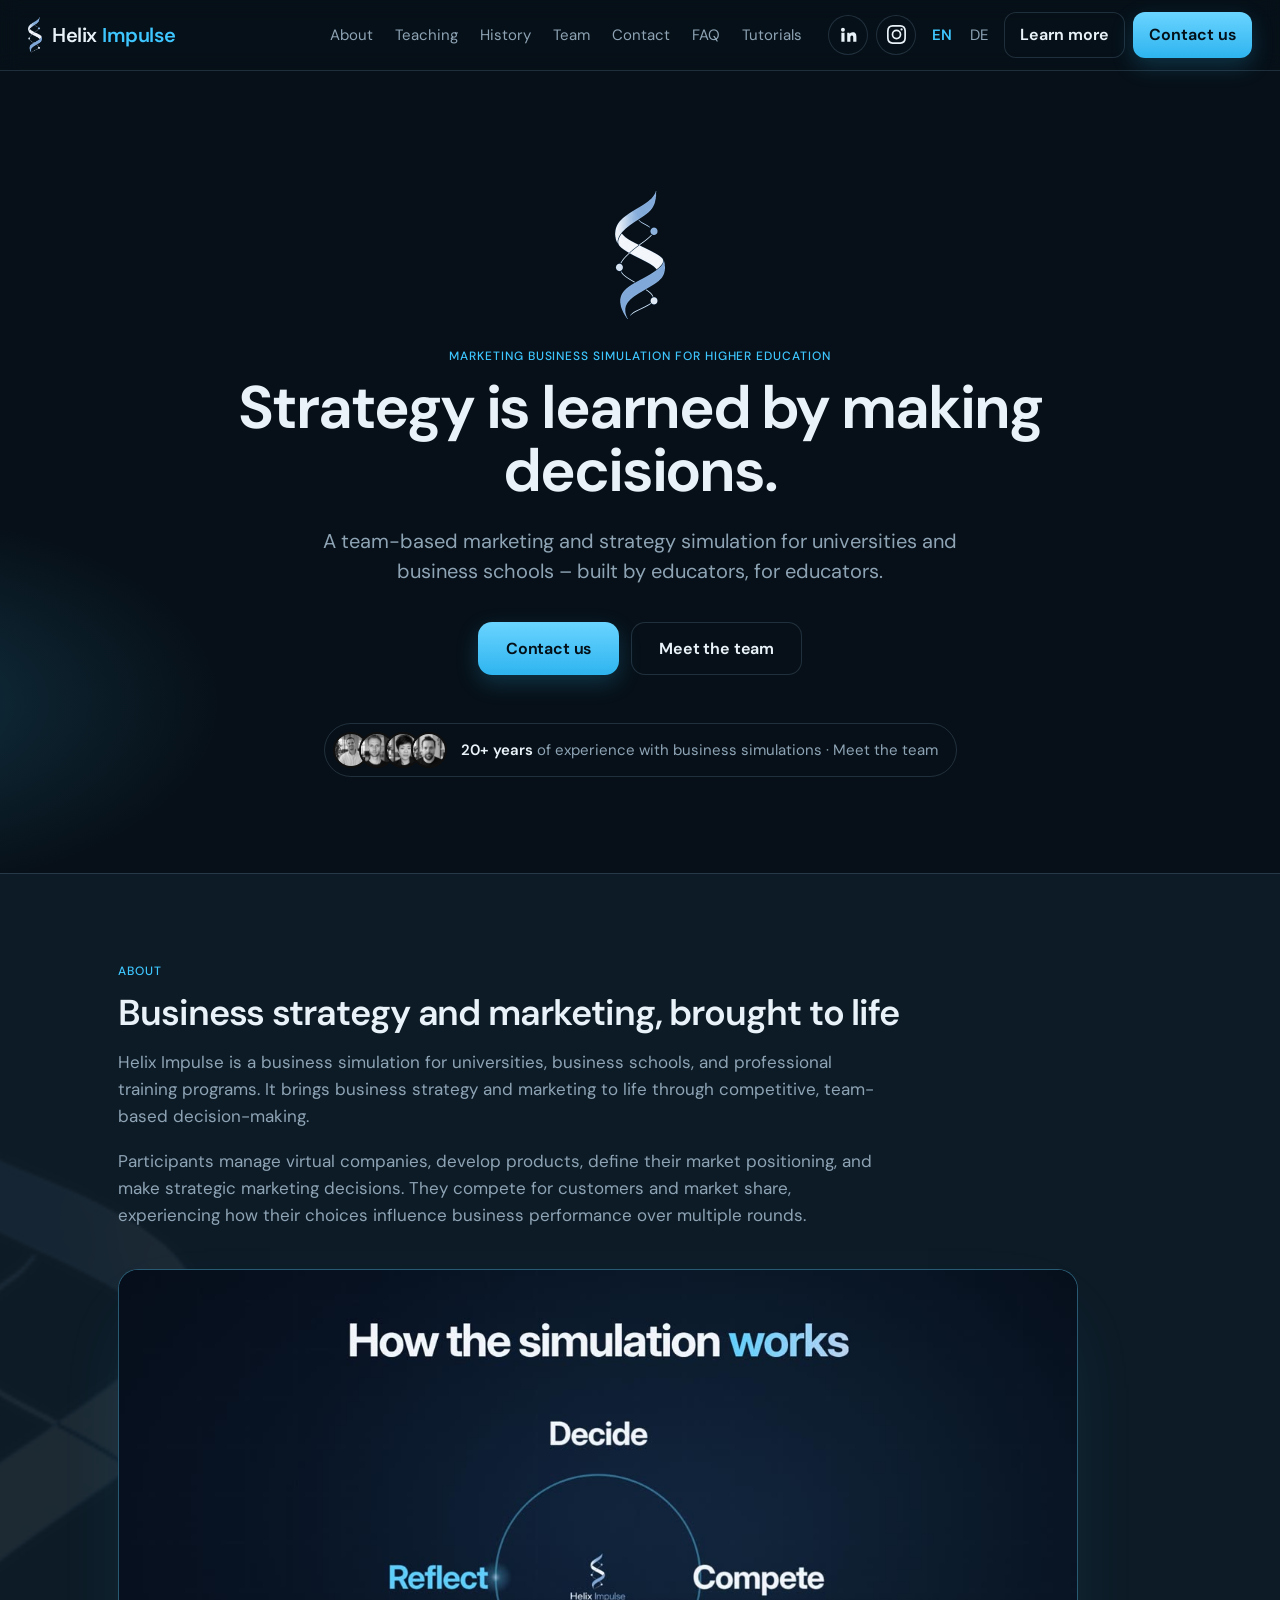
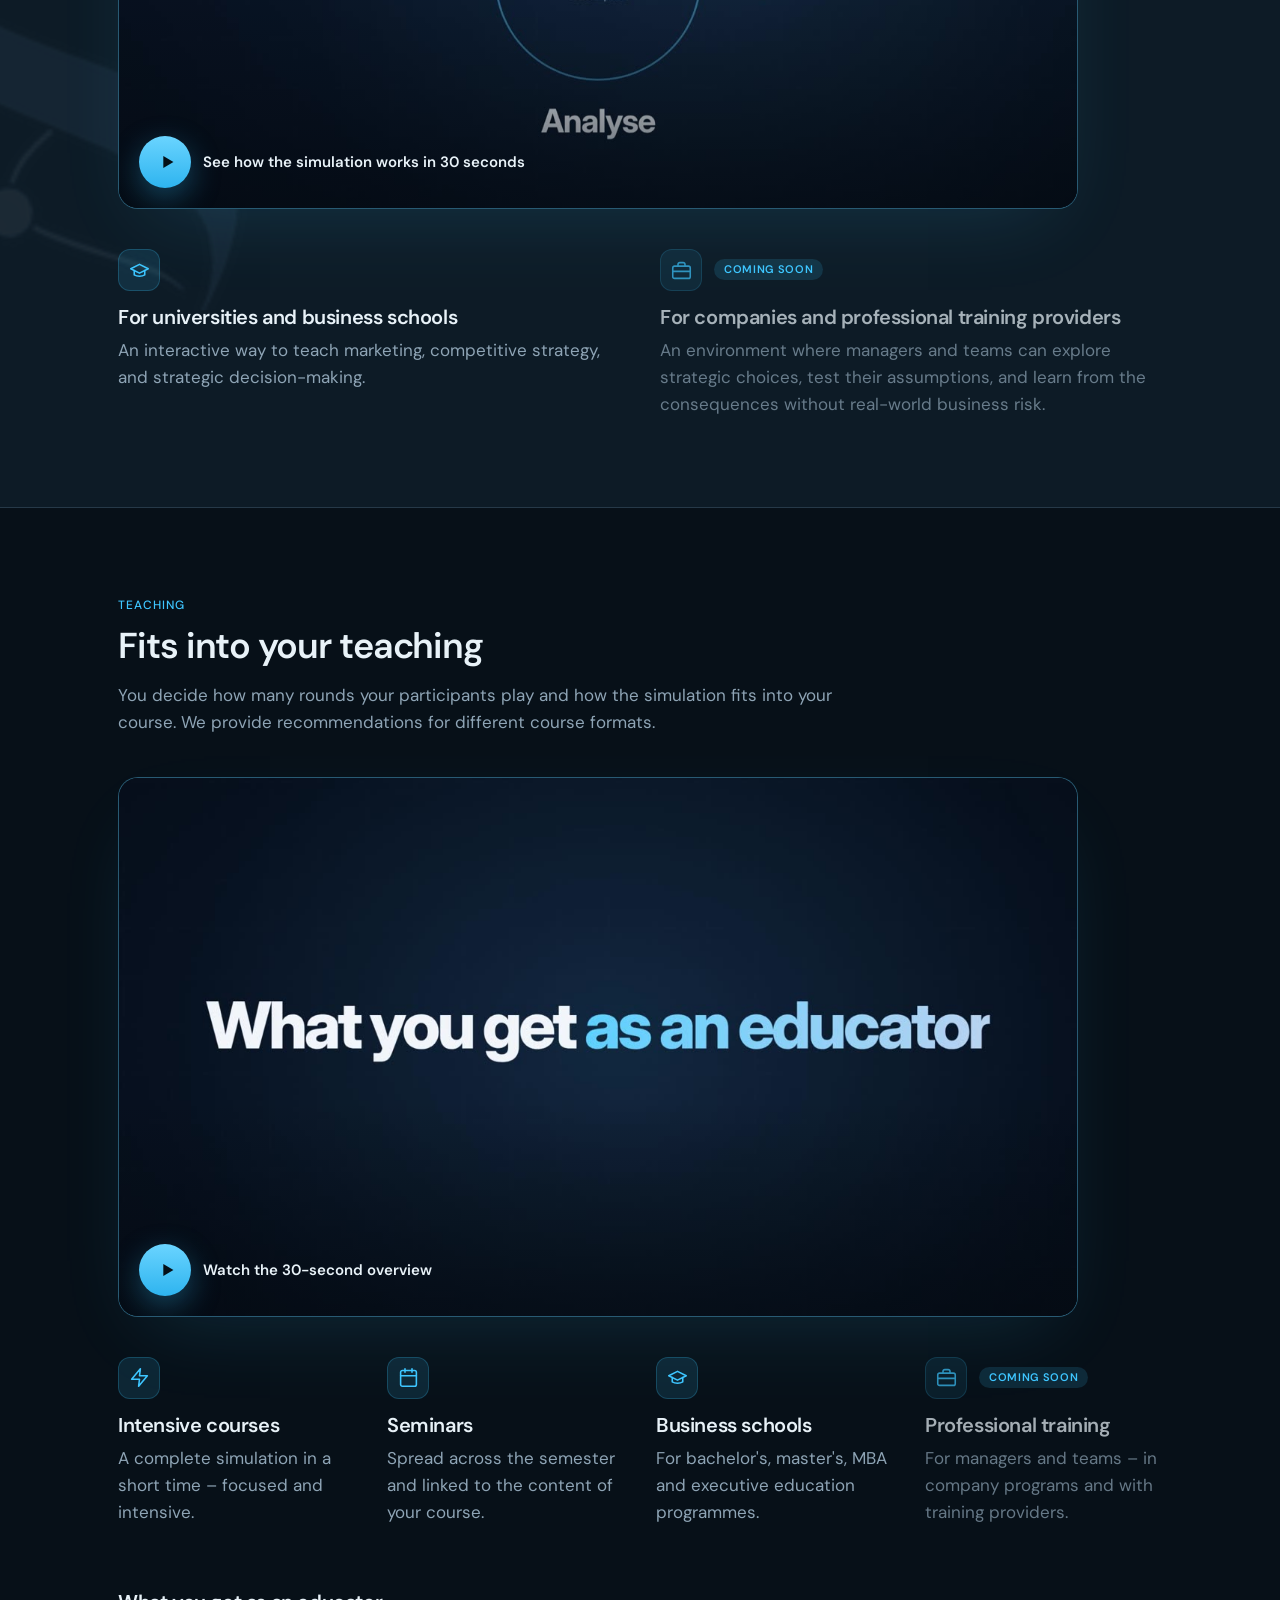
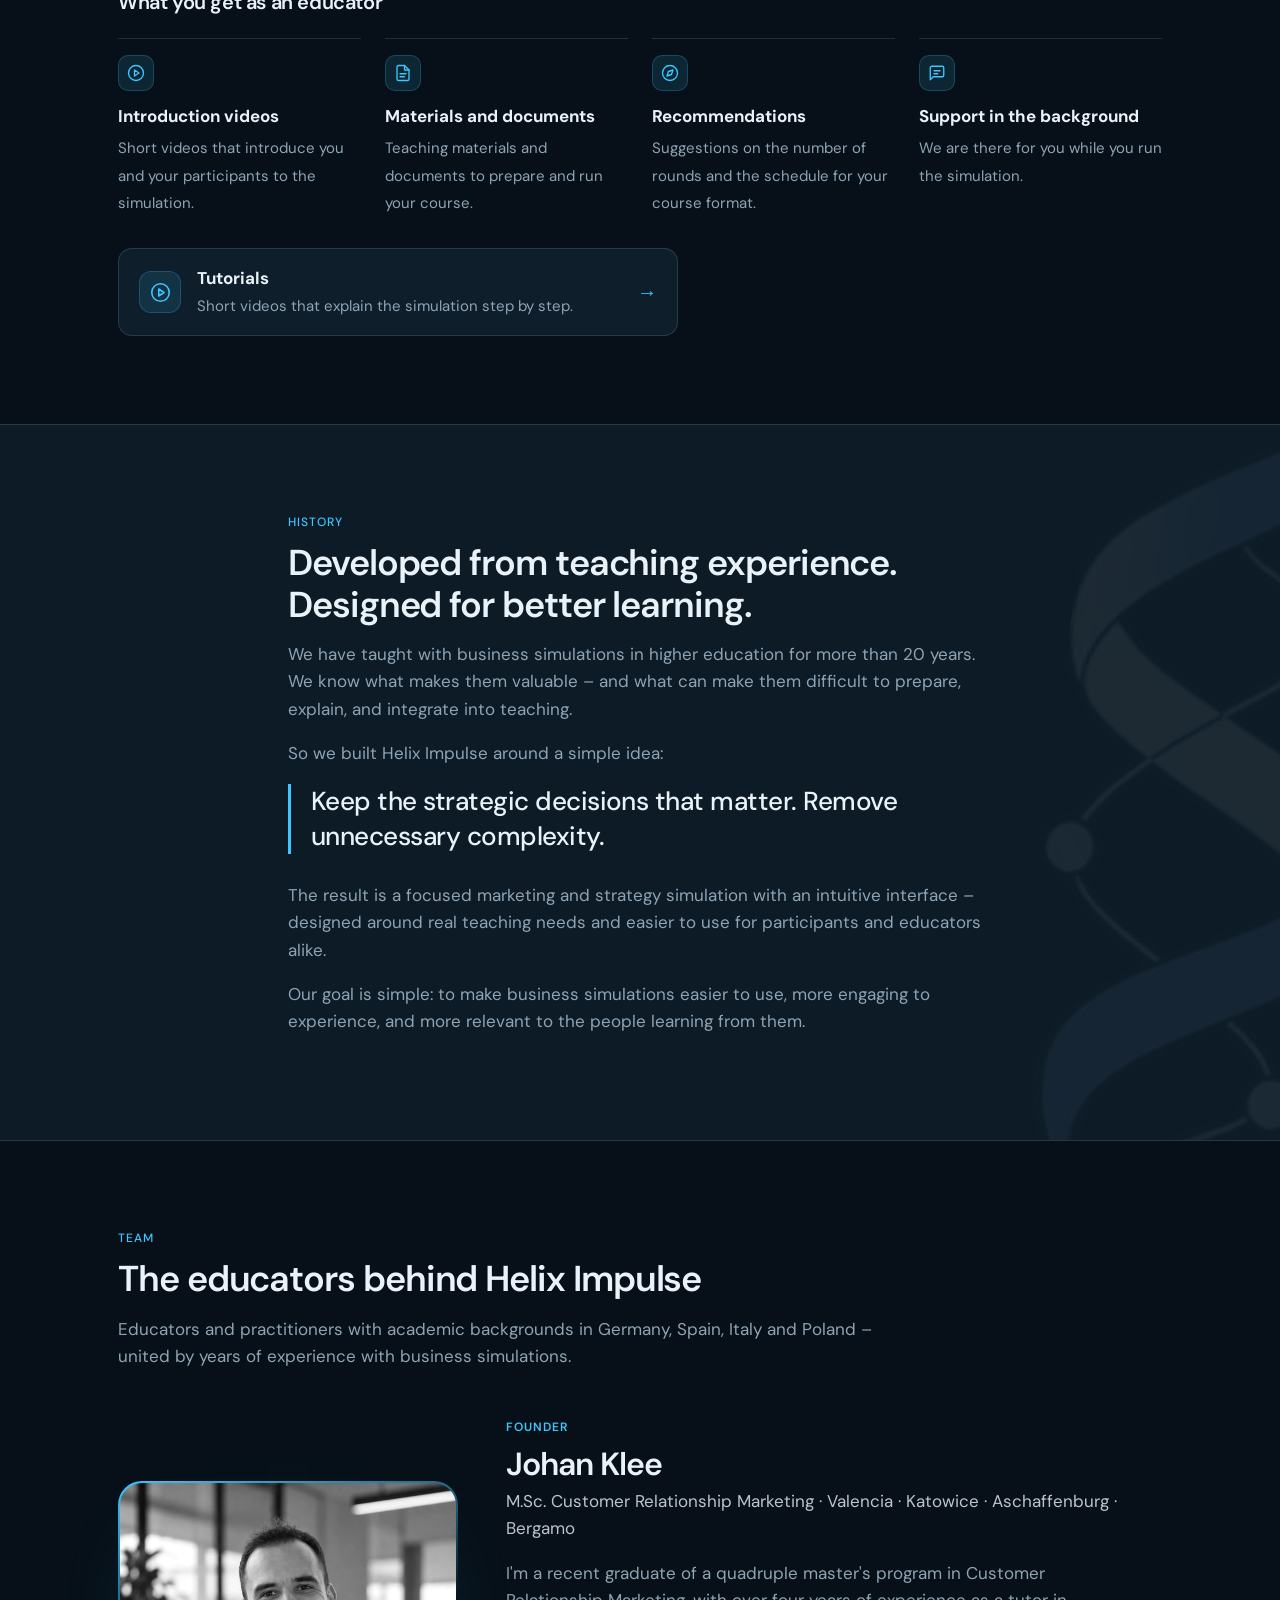
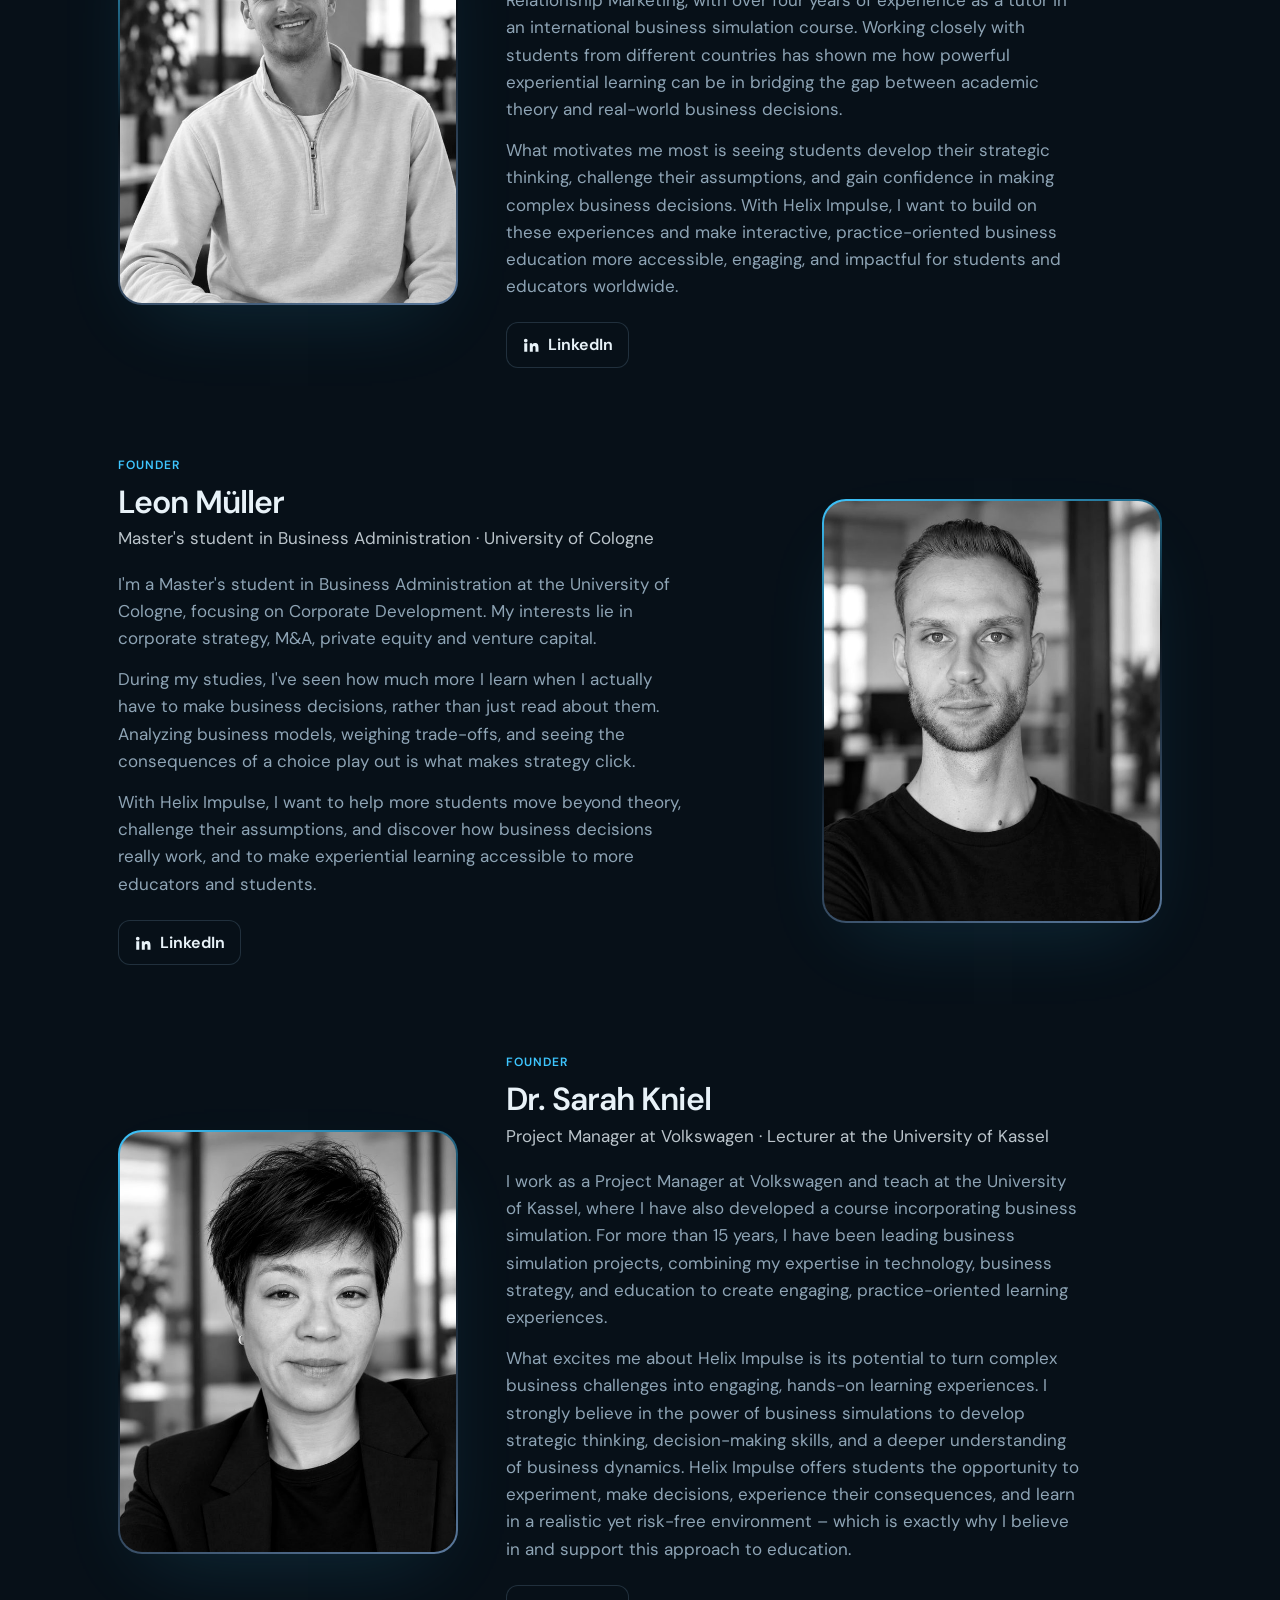
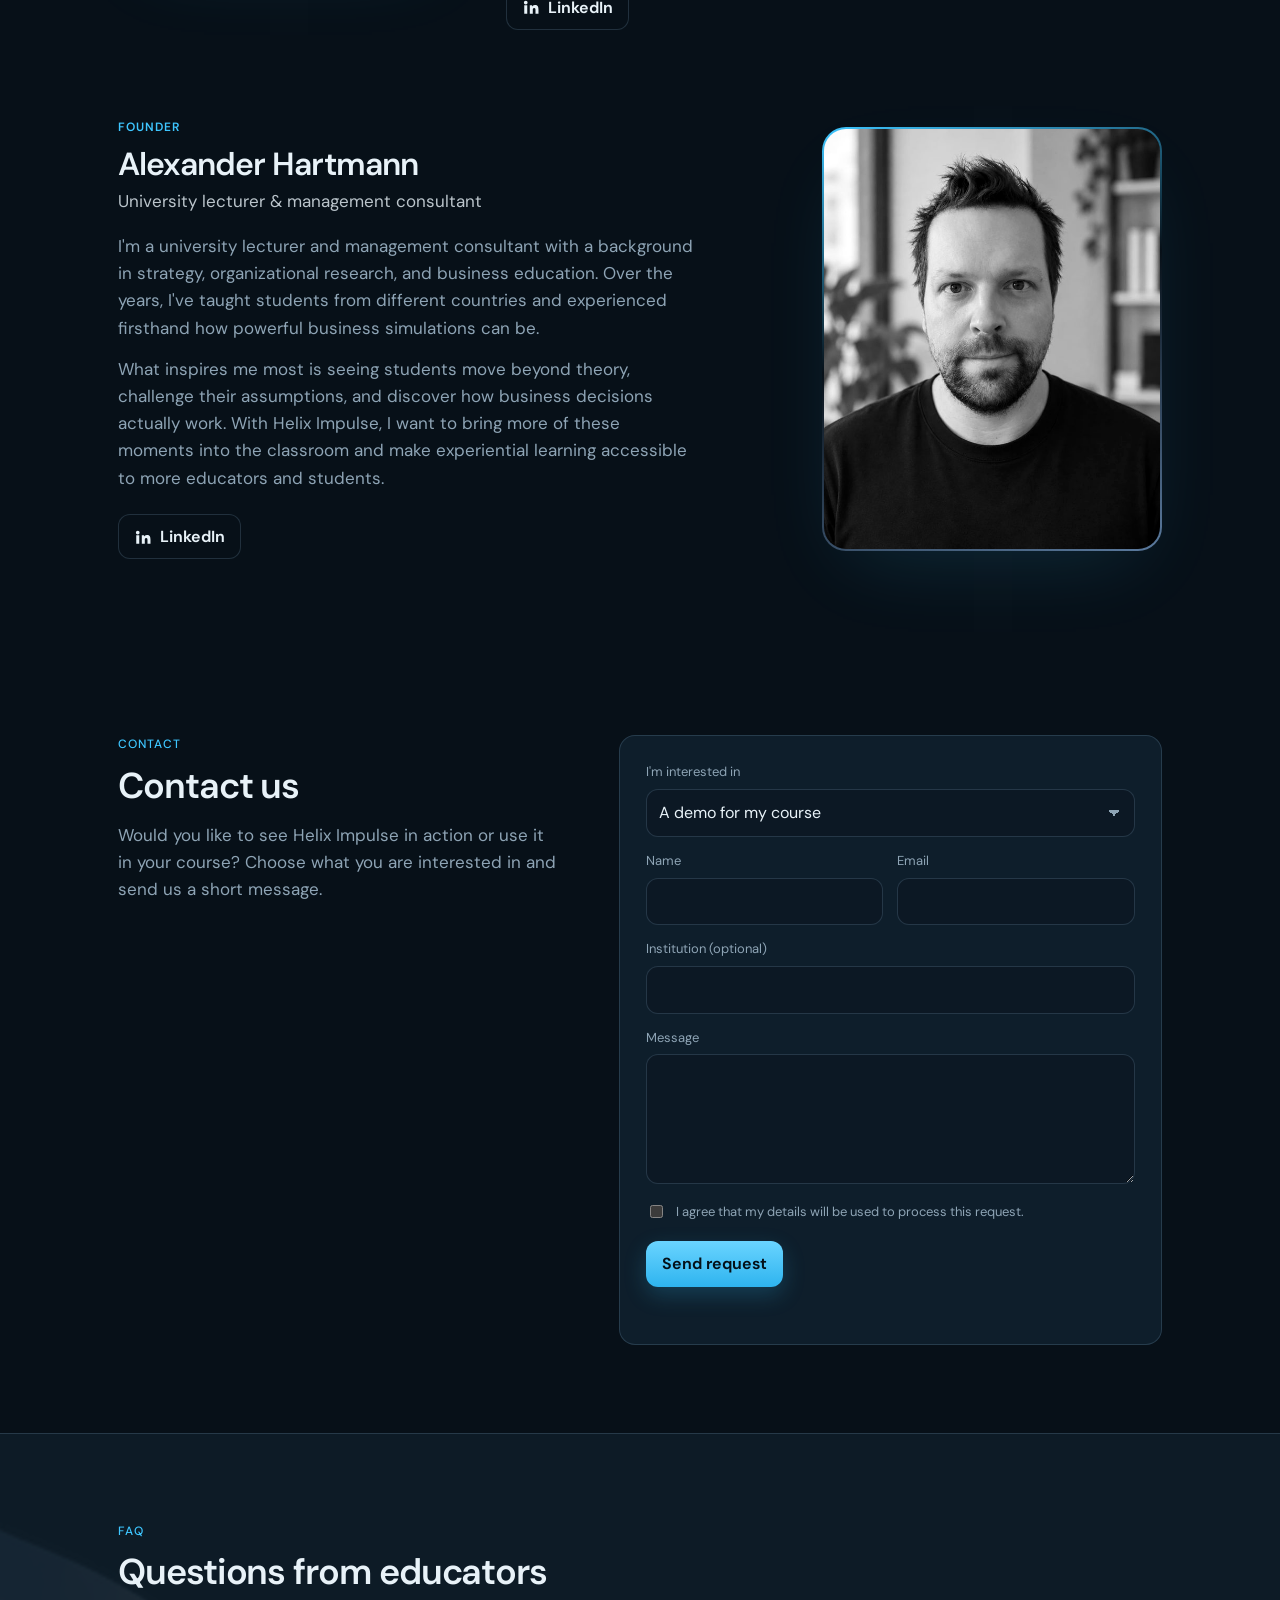
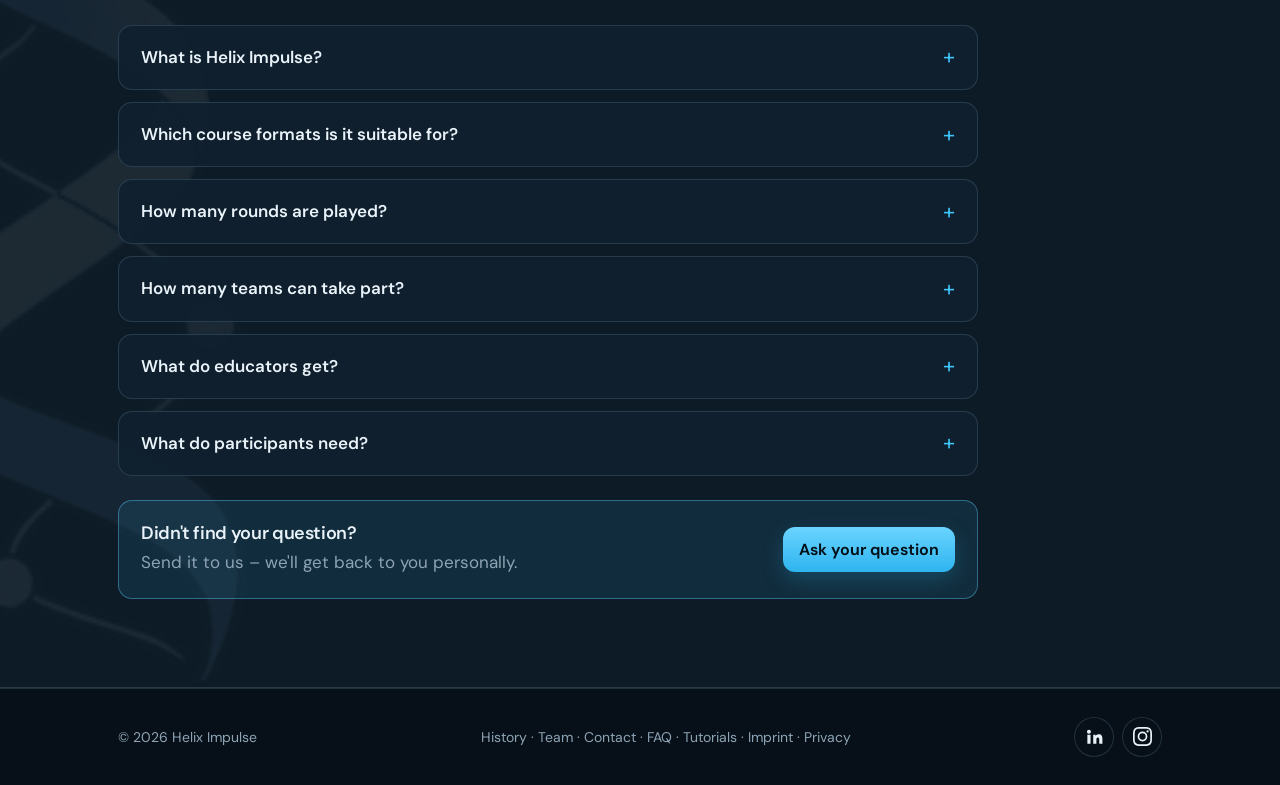
==== index.html @ da788f9f "Make social links more visible and add them to the top bar and mobile menu Co-Authored-By: Claude Op" ====
<!doctype html>
<html lang="en">
<head>
  <meta charset="utf-8">
  <meta name="viewport" content="width=device-width, initial-scale=1, viewport-fit=cover">
  <title>Helix Impulse – Marketing Business Simulation for Higher Education and Training</title>
  <meta name="description" content="Helix Impulse is a marketing business simulation for universities, business schools and professional training. By educators, for educators.">
  <meta name="theme-color" content="#071018">
  <link rel="alternate" hreflang="en" href="https://www.heliximpulse.com/">
  <link rel="alternate" hreflang="de" href="https://www.heliximpulse.com/?lang=de">
  <link rel="alternate" hreflang="x-default" href="https://www.heliximpulse.com/">
  <link rel="icon" type="image/png" href="assets/favicon.png">
  <link rel="apple-touch-icon" href="assets/apple-touch-icon.png">
  <link rel="canonical" href="https://www.heliximpulse.com/">
  <meta property="og:type" content="website">
  <meta property="og:site_name" content="Helix Impulse">
  <meta property="og:title" content="Helix Impulse – Marketing Business Simulation for Higher Education and Training">
  <meta property="og:description" content="A marketing business simulation for universities, business schools and professional training. By educators, for educators.">
  <meta property="og:url" content="https://www.heliximpulse.com/">
  <meta property="og:image" content="https://www.heliximpulse.com/assets/og-image.png">
  <meta name="twitter:card" content="summary_large_image">
  <link rel="preload" href="assets/fonts/dm-sans-latin-wght-normal.woff2" as="font" type="font/woff2" crossorigin>
  <link rel="stylesheet" href="assets/fonts.css">
  <style>
    /* Design tokens taken from the Helix Impulse app */
    :root {
      --bg: #071018; --bg-2: #0c1824; --surf: #10202e; --surf-2: #162838;
      --line: rgba(150, 196, 224, .18);
      --ink: #e8f2f8; --muted: #8ea4b5;
      --accent: #3ec6ff; --accent-ink: #041018;
      --glow: rgba(62, 198, 255, .16);
      --font: "DM Sans", "Segoe UI", sans-serif;
      color-scheme: dark;
    }

    * { box-sizing: border-box; }
    html { scroll-behavior: smooth; scroll-padding-top: 72px; }
    body, html { margin: 0; padding: 0; overflow-x: clip; }
    body {
      font-family: var(--font); font-size: 17px; line-height: 1.6; color: var(--ink);
      background:
        radial-gradient(900px 420px at 100% -10%, var(--glow), transparent 55%),
        radial-gradient(700px 380px at -10% 8%, color-mix(in srgb, var(--accent) 18%, transparent), transparent 50%),
        var(--bg);
      min-height: 100vh;
    }
    h1, h2, h3 { font-weight: 600; letter-spacing: -.02em; margin: 0 0 .4em; line-height: 1.2; }
    p { margin: 0 0 1em; }
    a { color: var(--accent); }

    /* Top bar */
    .topbar {
      display: flex; align-items: center; justify-content: space-between; gap: 10px;
      padding: 12px 28px; border-bottom: 1px solid var(--line);
      position: sticky; top: 0; z-index: 8;
      background: color-mix(in srgb, var(--bg) 88%, transparent); backdrop-filter: blur(10px);
    }
    .brand { color: var(--ink); font-weight: 600; font-size: 20px; letter-spacing: -.02em; text-decoration: none; white-space: nowrap; }
    .brand { display: inline-flex; align-items: center; }
    .brand-mark { height: 36px; width: auto; margin-right: 10px; }
    .brand span { color: var(--accent); margin-left: .25em; }
    .row { display: flex; align-items: center; gap: 8px; }
    .nav { display: flex; gap: 2px; margin-right: 8px; }
    .nav a { color: var(--muted); text-decoration: none; padding: 8px 10px; font-size: 15px; }
    .nav a:hover { color: var(--ink); }
    .locale { display: flex; gap: 2px; }
    .locale button { padding: 8px; min-height: 40px; background: transparent; border: 0; cursor: pointer; color: var(--muted); font: inherit; font-size: 15px; }
    .locale button[aria-pressed="true"] { color: var(--accent); font-weight: 600; }

    /* Buttons */
    .btn {
      background: linear-gradient(180deg, #6ad4ff, #2eb4ef); color: var(--accent-ink);
      border: 0; padding: 10px 16px; border-radius: 12px; font: inherit; font-size: 16px; font-weight: 650; cursor: pointer;
      min-height: 44px; display: inline-flex; align-items: center; justify-content: center;
      text-decoration: none; box-shadow: 0 8px 22px rgba(46, 180, 239, .22);
    }
    .btn:hover { filter: brightness(1.05); }
    .topbar-contact .short { display: none; }
    .btn.ghost { background: transparent; color: var(--ink); box-shadow: inset 0 0 0 1px var(--line); }
    .btn.cta { min-height: 52px; padding: 14px 28px; border-radius: 14px; letter-spacing: -.01em; }

    /* Layout */
    .wrap { max-width: 1100px; margin: 0 auto; padding: 0 28px; }
    .narrow { max-width: 760px; }
    .tag { font-size: 12px; letter-spacing: .08em; text-transform: uppercase; color: var(--accent); margin-bottom: 10px; font-weight: 500; }
    section { padding: 88px 0; }
    section h2 { font-size: 36px; line-height: 1.15; letter-spacing: -.03em; margin-bottom: 16px; }
    .muted { color: var(--muted); }
    .alt { background: color-mix(in srgb, var(--surf-2) 45%, transparent); border-top: 1px solid var(--line); border-bottom: 1px solid var(--line); }

    /* Hero */
    .hero { padding: 120px 0 96px; text-align: center; }
    .hero-logo { height: 128px; width: auto; margin: 0 auto 28px; }
    .hero-logo { display: block; }
    .hero h1 { font-size: 60px; line-height: 1.05; font-weight: 650; letter-spacing: -.035em; max-width: 820px; margin: 0 auto 24px; }
    .hero .lead { font-size: 20px; line-height: 1.5; color: var(--muted); max-width: 680px; margin: 0 auto; }
    .hero-actions { display: flex; flex-wrap: wrap; justify-content: center; gap: 12px; margin-top: 36px; }
    .team-strip { display: inline-flex; align-items: center; gap: 14px; margin-top: 48px; padding: 8px 18px 8px 8px; border: 1px solid var(--line); border-radius: 999px; color: var(--muted); font-size: 15px; text-decoration: none; transition: border-color .2s; }
    .team-strip:hover { border-color: color-mix(in srgb, var(--accent) 55%, var(--line)); }
    .team-strip strong { color: var(--ink); font-weight: 600; }
    .faces { display: flex; }
    .faces img { width: 36px; height: 36px; border-radius: 50%; object-fit: cover; object-position: center 20%; border: 2px solid var(--bg); filter: grayscale(1); }
    .faces img + img { margin-left: -10px; }

    /* Simple three-column text blocks */
    .cols { display: grid; grid-template-columns: repeat(3, minmax(0, 1fr)); gap: 40px; margin-top: 40px; }
    .cols h3 { font-size: 20px; }
    .cols p { color: var(--muted); margin: 0; }
    .cols .n { display: block; color: var(--accent); font-weight: 700; font-size: 14px; margin-bottom: 8px; }

    /* History quote */
    .quote { font-size: 26px; line-height: 1.35; letter-spacing: -.02em; font-weight: 500; margin: 8px 0 28px; padding-left: 20px; border-left: 3px solid var(--accent); }
    .cols.two { grid-template-columns: repeat(2, minmax(0, 1fr)); }
    /* Upcoming offers: label sits above the heading so headings stay aligned across columns */
    .upcoming { position: relative; }
    .upcoming h3, .upcoming p { opacity: .7; }
    .soon { position: absolute; left: 54px; top: 10px; padding: 3px 10px; border-radius: 999px; background: color-mix(in srgb, var(--accent) 14%, transparent); color: var(--accent); font-size: 11px; font-weight: 600; letter-spacing: .06em; text-transform: uppercase; line-height: 1.4; white-space: nowrap; }
    .sub { font-size: 20px; margin: 64px 0 0; }
    .get { list-style: none; padding: 0; margin: 24px 0 0; display: grid; grid-template-columns: repeat(4, minmax(0, 1fr)); gap: 24px; }
    .get li { border-top: 1px solid var(--line); padding-top: 16px; }
    .get strong { display: block; margin-bottom: 4px; }
    .get span { color: var(--muted); font-size: 15px; }
    select.input { appearance: none; background-image: linear-gradient(45deg, transparent 50%, var(--muted) 50%), linear-gradient(135deg, var(--muted) 50%, transparent 50%); background-position: calc(100% - 20px) 50%, calc(100% - 14px) 50%; background-size: 6px 6px; background-repeat: no-repeat; padding-right: 36px; cursor: pointer; }
    select.input option { background: var(--bg-2); }
    .cols.four { grid-template-columns: repeat(4, minmax(0, 1fr)); gap: 32px; }

    /* Team */
    .people { display: grid; gap: 88px; margin-top: 48px; }
    .person:nth-child(even) { grid-template-columns: minmax(0, 1fr) minmax(0, 340px); }
    .person:nth-child(even) .portrait { order: 2; }
    .person { display: grid; grid-template-columns: minmax(0, 340px) minmax(0, 1fr); gap: 48px; align-items: center; }
    .portrait { margin: 0; position: relative; border-radius: 24px; padding: 2px; background: linear-gradient(160deg, var(--accent), transparent 45%, color-mix(in srgb, #7fa8d8 70%, transparent)); box-shadow: 0 30px 80px -30px var(--glow); }
    .portrait img { display: block; width: 100%; height: auto; aspect-ratio: 4 / 5; object-fit: cover; border-radius: 22px; filter: grayscale(1) contrast(1.05); }
    .role { font-size: 12px; letter-spacing: .08em; text-transform: uppercase; color: var(--accent); font-weight: 600; margin: 0 0 8px; }
    .person-name { font-size: 32px; letter-spacing: -.03em; margin: 0 0 4px; }
    .person-meta { color: var(--ink); opacity: .8; margin: 0 0 18px; }
    .person-body .muted { max-width: 36rem; margin-bottom: 14px; }
    .linkedin { gap: 8px; margin-top: 8px; }
    .linkedin svg { width: 18px; height: 18px; fill: currentColor; }

    /* Icons for columns and lists */
    .ico { display: inline-grid; place-items: center; width: 42px; height: 42px; margin-bottom: 14px; border-radius: 12px; background: color-mix(in srgb, var(--accent) 12%, transparent); border: 1px solid color-mix(in srgb, var(--accent) 22%, transparent); }
    .ico svg { width: 21px; height: 21px; fill: none; stroke: var(--accent); stroke-width: 1.8; stroke-linecap: round; stroke-linejoin: round; }
    .get .ico { width: 36px; height: 36px; border-radius: 10px; margin-bottom: 12px; }
    .get .ico svg { width: 18px; height: 18px; }
    .upcoming .ico { opacity: .7; }

    /* Helix motif from the logo behind the tinted sections, alternating sides */
    #about, #history, #faq { position: relative; overflow: hidden; }
    #about::before, #history::before, #faq::before { content: ""; position: absolute; top: 50%; width: 340px; height: 880px; background: url("assets/logo-mark.png") no-repeat center / contain; opacity: .065; pointer-events: none; }
    #history::before { right: max(-120px, calc((100vw - 1100px) / 2 - 200px)); transform: translateY(-50%) rotate(8deg); }
    #about::before, #faq::before { left: max(-120px, calc((100vw - 1100px) / 2 - 200px)); transform: translateY(-50%) rotate(-8deg) scaleX(-1); }
    #about .wrap, #history .wrap, #faq .wrap { position: relative; }

    /* Overview video */
    .video-card { margin: 40px 0 8px; max-width: 960px; }
    .video-frame { position: relative; aspect-ratio: 16 / 9; border-radius: 20px; overflow: hidden; border: 1px solid color-mix(in srgb, var(--accent) 30%, var(--line)); box-shadow: 0 30px 80px -30px var(--glow); background: #050b12; }
    .video-frame video { display: block; width: 100%; height: 100%; object-fit: cover; }
    .video-play { position: absolute; inset: 0; display: flex; flex-direction: row; align-items: flex-end; justify-content: flex-start; gap: 12px; padding: 0 0 20px 20px; border: 0; background: linear-gradient(180deg, transparent 60%, rgba(4, 10, 18, .7)); color: var(--ink); font: inherit; font-size: 15px; font-weight: 600; cursor: pointer; }
    .video-play svg { width: 52px; height: 52px; padding: 15px 13px 15px 17px; border-radius: 50%; background: linear-gradient(180deg, #6ad4ff, #2eb4ef); fill: var(--accent-ink); box-shadow: 0 10px 30px rgba(46, 180, 239, .35); transition: transform .2s ease; }
    .video-play:hover svg, .video-play:focus-visible svg { transform: scale(1.08); }
    .video-play:focus-visible { outline: 2px solid var(--accent); outline-offset: -4px; }
    .video-frame.playing .video-play { display: none; }
    .video-play span { padding-bottom: 14px; }

    /* Link to the tutorials page */
    .tut-link { display: flex; align-items: center; gap: 16px; margin-top: 32px; padding: 16px 20px; max-width: 560px; border-radius: 14px; border: 1px solid var(--line); background: color-mix(in srgb, var(--surf) 92%, transparent); color: var(--ink); text-decoration: none; transition: border-color .15s ease; }
    .tut-link:hover { border-color: color-mix(in srgb, var(--accent) 55%, var(--line)); }
    .tut-link .ico { margin: 0; flex: none; }
    .tut-link strong { display: block; }
    .tut-link strong + span { color: var(--muted); font-size: 15px; }
    .tut-arrow { margin-left: auto; color: var(--accent); font-size: 20px; transition: transform .15s ease; }
    .tut-link:hover .tut-arrow { transform: translateX(4px); }

    /* FAQ */
    .faq { display: grid; gap: 12px; max-width: 860px; margin-top: 32px; }
    .faq details { background: color-mix(in srgb, var(--surf) 92%, transparent); border: 1px solid var(--line); border-radius: 14px; padding: 0 22px; transition: border-color .15s ease; }
    .faq details[open] { border-color: color-mix(in srgb, var(--accent) 45%, var(--line)); }
    .faq summary { cursor: pointer; list-style: none; display: flex; justify-content: space-between; align-items: center; gap: 16px; padding: 18px 0; font-weight: 600; font-size: 17px; }
    .faq summary::-webkit-details-marker { display: none; }
    .faq summary::after { content: "+"; flex: none; color: var(--accent); font-size: 22px; font-weight: 400; line-height: 1; transition: transform .2s ease; }
    .faq details[open] summary::after { transform: rotate(45deg); }
    .faq summary:focus-visible { outline: 2px solid var(--accent); outline-offset: 4px; border-radius: 4px; }
    .faq details:hover { border-color: color-mix(in srgb, var(--accent) 30%, var(--line)); }
    .faq details[open] summary { color: var(--accent); }
    .faq-a { overflow: hidden; }
    .faq-a p { color: var(--muted); margin: 0 0 18px; max-width: 46rem; }
    .faq-more { display: flex; align-items: center; justify-content: space-between; gap: 20px; flex-wrap: wrap; max-width: 860px; margin-top: 24px; padding: 22px; border-radius: 14px; background: color-mix(in srgb, var(--accent) 10%, transparent); border: 1px solid color-mix(in srgb, var(--accent) 30%, var(--line)); }
    .faq-more h3 { font-size: 18px; margin: 0 0 4px; }
    .faq-more p { color: var(--muted); margin: 0; }

    /* Contact */
    .contact { display: grid; grid-template-columns: .9fr 1.1fr; gap: 56px; align-items: start; }
    form { background: color-mix(in srgb, var(--surf) 92%, transparent); border: 1px solid var(--line); border-radius: 16px; padding: 26px; display: grid; gap: 4px; }
    label { display: block; margin: 10px 0 0; color: var(--muted); font-size: 13px; }
    .input, textarea {
      display: block; width: 100%; margin-top: 6px; background: var(--bg-2); color: var(--ink);
      border: 1px solid var(--line); border-radius: 12px; padding: 10px 12px; min-height: 44px; font: inherit; font-size: 16px;
    }
    textarea { min-height: 130px; resize: vertical; }
    .input:focus, textarea:focus { outline: 2px solid color-mix(in srgb, var(--accent) 50%, transparent); outline-offset: 1px; border-color: var(--accent); }
    .pair { display: grid; grid-template-columns: 1fr 1fr; gap: 14px; }
    .check { display: flex; gap: 10px; align-items: flex-start; margin-top: 14px; }
    .check input { margin-top: 3px; }
    .honey { position: absolute; left: -9999px; width: 1px; height: 1px; opacity: 0; }
    .note.error { color: #ff5d73; }
    .note { color: var(--accent); font-size: 14px; min-height: 1.4em; margin: 8px 0 0; }

    footer { border-top: 1px solid var(--line); padding: 28px 0; color: var(--muted); font-size: 14px; }
    footer .wrap { display: flex; justify-content: space-between; align-items: center; flex-wrap: wrap; gap: 12px; }
    footer a { color: var(--muted); text-decoration: none; }
    footer a:hover { color: var(--ink); }
    .social { display: inline-flex; gap: 8px; align-items: center; } .social a, .mobile-menu .social a.soc { display: inline-flex; align-items: center; justify-content: center; width: 40px; height: 40px; padding: 0; border: 0; border-radius: 50%; color: var(--ink); box-shadow: inset 0 0 0 1px var(--line); transition: color .2s, box-shadow .2s; } .social a:hover, .mobile-menu .social a.soc:hover { color: var(--accent); box-shadow: inset 0 0 0 1px var(--accent); } .social svg { width: 19px; height: 19px; fill: currentColor; } .mobile-menu .social { margin-top: 20px; gap: 10px; } @media (max-width: 640px) { .top-social { display: none; } }

    /* Dropdown menu, shown wherever the inline nav is hidden */
    .menu-toggle { display: none; position: relative; width: 44px; height: 40px; border: 1px solid var(--line); border-radius: 12px; background: transparent; cursor: pointer; }
    .menu-toggle span { position: absolute; left: 12px; right: 12px; height: 2px; border-radius: 2px; background: var(--ink); transition: transform .25s ease, opacity .2s ease; }
    .menu-toggle span:nth-child(1) { top: 13px; }
    .menu-toggle span:nth-child(2) { top: 19px; }
    .menu-toggle span:nth-child(3) { top: 25px; }
    .menu-toggle[aria-expanded="true"] span:nth-child(1) { transform: translateY(6px) rotate(45deg); }
    .menu-toggle[aria-expanded="true"] span:nth-child(2) { opacity: 0; }
    .menu-toggle[aria-expanded="true"] span:nth-child(3) { transform: translateY(-6px) rotate(-45deg); }
    .mobile-menu { position: absolute; left: 0; right: 0; top: 100%; display: grid; padding: 8px 28px 24px; background: var(--bg); border-bottom: 1px solid var(--line); box-shadow: 0 30px 60px -20px rgba(0, 0, 0, .75); animation: menu-in .22s ease; }
    .mobile-menu[hidden] { display: none; }
    .mobile-menu a:not(.btn) { color: var(--ink); text-decoration: none; font-size: 18px; padding: 14px 0; border-bottom: 1px solid var(--line); }
    .mobile-menu a:not(.btn):hover { color: var(--accent); }
    .mobile-menu .btn { margin-top: 20px; }
    @keyframes menu-in { from { opacity: 0; transform: translateY(-8px); } to { opacity: 1; transform: none; } }
    @media (max-width: 1220px) { .nav { display: none; } .menu-toggle { display: inline-block; } }
    @media (max-width: 860px) {
      .hero { padding: 80px 0 64px; }
      .hero h1 { font-size: 42px; }
      .cols, .cols.two, .contact { grid-template-columns: 1fr; gap: 32px; }
      .person, .person:nth-child(even) { grid-template-columns: 1fr; gap: 28px; }
      .person:nth-child(even) .portrait { order: 0; }
      .people { gap: 64px; }
      .portrait { max-width: 340px; }
      .cols.four, .get { grid-template-columns: 1fr 1fr; }
      #history::before { right: -140px; }
      #about::before, #faq::before { left: -140px; }
      #about::before, #history::before, #faq::before { opacity: .05; }
      .video-frame { border-radius: 14px; }
      .video-play { padding: 0 0 10px 10px; }
      .video-play svg { width: 40px; height: 40px; padding: 11px 9px 11px 12px; }
      .video-play span { position: absolute; width: 1px; height: 1px; overflow: hidden; clip: rect(0 0 0 0); }
    }
    @media (max-width: 640px) {
      .wrap, .topbar { padding-left: 16px; padding-right: 16px; }
      .mobile-menu { padding: 4px 16px 20px; }
      .hero h1 { font-size: 34px; line-height: 1.1; }
      .hero-logo { height: 96px; margin-bottom: 20px; }
      .brand-mark { height: 30px; margin-right: 8px; }
      .hero .lead { font-size: 17px; }
      section { padding: 60px 0; }
      section h2 { font-size: 28px; }
      .quote { font-size: 21px; }
      .pair, .get, .cols.four { grid-template-columns: 1fr; }
      .topbar-cta { display: none; }
      .topbar-contact { min-height: 40px; padding: 8px 12px; font-size: 14px; white-space: nowrap; }
      .topbar-contact .long { display: none; }
      .topbar-contact .short { display: inline; }
      .row { gap: 4px; }
      .team-strip { border-radius: 18px; text-align: left; font-size: 14px; }
      .hero-actions .btn { flex: 1 1 100%; }
    }
    .js-reveal .reveal { opacity: 0; transform: translateY(18px); transition: opacity .7s ease, transform .7s ease; }
    .js-reveal .reveal.in { opacity: 1; transform: none; }
    @media (prefers-reduced-motion: reduce) { html { scroll-behavior: auto; } }
  </style>
  <script src="assets/analytics.js" defer></script>
  <script type="application/ld+json">
{
 "@context": "https://schema.org",
 "@graph": [
  {
   "@type": "Organization",
   "@id": "https://www.heliximpulse.com/#organization",
   "name": "Helix Impulse",
   "legalName": "Helix Impulse GbR",
   "url": "https://www.heliximpulse.com/",
   "logo": "https://www.heliximpulse.com/assets/logo-mark.png",
   "address": {
    "@type": "PostalAddress",
    "addressLocality": "Niestetal",
    "postalCode": "34266",
    "addressCountry": "DE"
   },
   "founder": [
    {
     "@type": "Person",
     "name": "Johan Klee",
     "jobTitle": "Founder",
     "description": "M.Sc. Customer Relationship Marketing · Valencia · Katowice · Aschaffenburg · Bergamo",
     "image": "https://www.heliximpulse.com/assets/team-johan-klee.jpg",
     "sameAs": [
      "https://www.linkedin.com/in/johan-klee-14b252242/"
     ]
    },
    {
     "@type": "Person",
     "name": "Leon Müller",
     "jobTitle": "Founder",
     "description": "Master's student in Business Administration · University of Cologne",
     "image": "https://www.heliximpulse.com/assets/team-leon-mueller.jpg",
     "sameAs": [
      "https://www.linkedin.com/in/leon-m%C3%BCller1208/"
     ]
    },
    {
     "@type": "Person",
     "name": "Sarah Kniel",
     "jobTitle": "Founder",
     "description": "Project Manager at Volkswagen · Lecturer at the University of Kassel",
     "image": "https://www.heliximpulse.com/assets/team-sarah-kniel.jpg",
     "sameAs": [
      "https://www.linkedin.com/in/sarahkniel/"
     ],
     "honorificPrefix": "Dr."
    },
    {
     "@type": "Person",
     "name": "Alexander Hartmann",
     "jobTitle": "Founder",
     "description": "University lecturer & management consultant",
     "image": "https://www.heliximpulse.com/assets/team-alexander-hartmann.jpg",
     "sameAs": [
      "https://www.linkedin.com/in/alexanderhartmann-kassel/"
     ]
    }
   ],
   "sameAs": [
    "https://www.linkedin.com/company/heliximpulse/",
    "https://www.instagram.com/heliximpulse/"
   ]
  },
  {
   "@type": "WebSite",
   "@id": "https://www.heliximpulse.com/#website",
   "name": "Helix Impulse",
   "url": "https://www.heliximpulse.com/",
   "inLanguage": [
    "en",
    "de"
   ],
   "publisher": {
    "@id": "https://www.heliximpulse.com/#organization"
   }
  },
  {
   "@type": "Service",
   "@id": "https://www.heliximpulse.com/#simulation",
   "name": "Helix Impulse",
   "serviceType": "Marketing business simulation",
   "description": "Helix Impulse is a business simulation for universities, business schools, and professional training programs. It brings business strategy and marketing to life through competitive, team-based decision-making. Participants manage virtual companies, develop products, define their market positioning, and make strategic marketing decisions. They compete for customers and market share, experiencing how their choices influence business performance over multiple rounds.",
   "provider": {
    "@id": "https://www.heliximpulse.com/#organization"
   },
   "image": "https://www.heliximpulse.com/assets/og-image.png",
   "audience": {
    "@type": "EducationalAudience",
    "educationalRole": "teacher"
   }
  },
  {
   "@type": "FAQPage",
   "mainEntity": [
    {
     "@type": "Question",
     "name": "What is Helix Impulse?",
     "acceptedAnswer": {
      "@type": "Answer",
      "text": "A team-based marketing and strategy simulation for universities and business schools. Participants run virtual companies, compete for customers and market share, and make strategic decisions over several rounds."
     }
    },
    {
     "@type": "Question",
     "name": "Which course formats is it suitable for?",
     "acceptedAnswer": {
      "@type": "Answer",
      "text": "Intensive courses, seminars spread across the semester and programmes at business schools – from bachelor's and master's to MBA and executive education."
     }
    },
    {
     "@type": "Question",
     "name": "How many rounds are played?",
     "acceptedAnswer": {
      "@type": "Answer",
      "text": "You decide. The number of fiscal years varies depending on your course, and we provide recommendations for different formats."
     }
    },
    {
     "@type": "Question",
     "name": "How many teams can take part?",
     "acceptedAnswer": {
      "@type": "Answer",
      "text": "Between 2 and 10 teams compete in one simulation. Each team runs its own company."
     }
    },
    {
     "@type": "Question",
     "name": "What do educators get?",
     "acceptedAnswer": {
      "@type": "Answer",
      "text": "Introduction videos, teaching materials and documents, recommendations for your course format and support in the background while you run the simulation."
     }
    },
    {
     "@type": "Question",
     "name": "What do participants need?",
     "acceptedAnswer": {
      "@type": "Answer",
      "text": "Just a web browser. Nothing needs to be installed."
     }
    }
   ]
  },
  {
   "@type": "VideoObject",
   "name": "How the Helix Impulse simulation works",
   "description": "A 30-second overview of how a round of the Helix Impulse marketing business simulation works.",
   "thumbnailUrl": "https://www.heliximpulse.com/assets/video/how-the-simulation-works-poster.jpg",
   "contentUrl": "https://www.heliximpulse.com/assets/video/how-the-simulation-works.mp4",
   "uploadDate": "2026-10-29T17:18:02+00:00",
   "duration": "PT0M30S",
   "inLanguage": "en",
   "publisher": {
    "@id": "https://www.heliximpulse.com/#organization"
   }
  },
  {
   "@type": "VideoObject",
   "name": "What educators get with Helix Impulse",
   "description": "A 30-second overview of what educators receive when they use Helix Impulse in their course.",
   "thumbnailUrl": "https://www.heliximpulse.com/assets/video/what-you-get-poster.jpg",
   "contentUrl": "https://www.heliximpulse.com/assets/video/what-you-get.mp4",
   "uploadDate": "2026-10-29T17:18:02+00:00",
   "duration": "PT0M30S",
   "inLanguage": "en",
   "publisher": {
    "@id": "https://www.heliximpulse.com/#organization"
   }
  }
 ]
}
  </script>
</head>
<body>
  <header class="topbar">
    <a class="brand" href="#top"><img class="brand-mark" src="assets/logo-mark.png" alt="" width="14" height="36">Helix<span>Impulse</span></a>
    <div class="row">
      <nav class="nav" aria-label="Main">
        <a href="#about" data-i18n="nav.about">About</a>
        <a href="#teaching" data-i18n="nav.teaching">Teaching</a>
        <a href="#history" data-i18n="nav.history">History</a>
        <a href="#team" data-i18n="nav.team">Team</a>
        <a href="#contact" data-i18n="nav.contact">Contact</a>
        <a href="#faq" data-i18n="nav.faq">FAQ</a>
        <a href="tutorials.html" data-i18n="nav.tutorials">Tutorials</a>
      </nav>
      <span class="social top-social"><a class="soc" href="https://www.linkedin.com/company/heliximpulse/" target="_blank" rel="noopener" aria-label="Helix Impulse on LinkedIn"><svg viewBox="0 0 24 24" aria-hidden="true"><path d="M4.98 3.5a2.5 2.5 0 1 1 0 5 2.5 2.5 0 0 1 0-5ZM3 9.75h4v11.25H3V9.75Zm6.5 0h3.83v1.54h.06c.53-1 1.84-2.06 3.79-2.06 4.05 0 4.8 2.67 4.8 6.14V21h-4v-4.98c0-1.19-.02-2.72-1.66-2.72-1.66 0-1.92 1.3-1.92 2.63V21h-4V9.75Z"/></svg></a><a class="soc" href="https://www.instagram.com/heliximpulse/" target="_blank" rel="noopener" aria-label="Helix Impulse on Instagram"><svg viewBox="0 0 24 24" aria-hidden="true"><path d="M12 2.2c3.2 0 3.58 0 4.85.07 3.25.15 4.77 1.69 4.92 4.92.06 1.27.07 1.65.07 4.85s0 3.58-.07 4.85c-.15 3.23-1.66 4.77-4.92 4.92-1.27.06-1.65.07-4.85.07s-3.58 0-4.85-.07c-3.26-.15-4.77-1.7-4.92-4.92C2.17 15.58 2.16 15.2 2.16 12s0-3.58.07-4.85C2.38 3.92 3.9 2.38 7.15 2.23 8.42 2.17 8.8 2.16 12 2.16ZM12 0C8.74 0 8.33 0 7.05.07 2.7.27.27 2.69.07 7.05 0 8.33 0 8.74 0 12s0 3.67.07 4.95c.2 4.36 2.62 6.78 6.98 6.98C8.33 24 8.74 24 12 24s3.67 0 4.95-.07c4.35-.2 6.78-2.62 6.98-6.98.06-1.28.07-1.69.07-4.95s0-3.67-.07-4.95C23.73 2.7 21.31.27 16.95.07 15.67 0 15.26 0 12 0Zm0 5.84a6.16 6.16 0 1 0 0 12.32 6.16 6.16 0 0 0 0-12.32ZM12 16a4 4 0 1 1 0-8 4 4 0 0 1 0 8Zm6.4-11.85a1.44 1.44 0 1 0 0 2.88 1.44 1.44 0 0 0 0-2.88Z"/></svg></a></span>
      <div class="locale" role="group" aria-label="Language">
        <button type="button" data-lang="en" aria-pressed="true">EN</button>
        <button type="button" data-lang="de" aria-pressed="false">DE</button>
      </div>
      <a class="btn ghost topbar-cta" href="#about" data-i18n="hero.secondary">Learn more</a>
      <a class="btn topbar-contact" href="#contact"><span class="long" data-i18n="nav.cta">Contact us</span><span class="short" data-i18n="nav.ctaShort">Contact</span></a>
      <button type="button" class="menu-toggle" aria-label="Menu" aria-expanded="false" aria-controls="mobile-menu"><span></span><span></span><span></span></button>
    </div>
    <nav class="mobile-menu" id="mobile-menu" aria-label="Main" hidden>
      <a href="#about" data-i18n="nav.about">About</a>
      <a href="#teaching" data-i18n="nav.teaching">Teaching</a>
      <a href="#history" data-i18n="nav.history">History</a>
      <a href="#team" data-i18n="nav.team">Team</a>
      <a href="#contact" data-i18n="nav.contact">Contact</a>
      <a href="#faq" data-i18n="nav.faq">FAQ</a>
      <a href="tutorials.html" data-i18n="nav.tutorials">Tutorials</a>
      <span class="social"><a class="soc" href="https://www.linkedin.com/company/heliximpulse/" target="_blank" rel="noopener" aria-label="Helix Impulse on LinkedIn"><svg viewBox="0 0 24 24" aria-hidden="true"><path d="M4.98 3.5a2.5 2.5 0 1 1 0 5 2.5 2.5 0 0 1 0-5ZM3 9.75h4v11.25H3V9.75Zm6.5 0h3.83v1.54h.06c.53-1 1.84-2.06 3.79-2.06 4.05 0 4.8 2.67 4.8 6.14V21h-4v-4.98c0-1.19-.02-2.72-1.66-2.72-1.66 0-1.92 1.3-1.92 2.63V21h-4V9.75Z"/></svg></a><a class="soc" href="https://www.instagram.com/heliximpulse/" target="_blank" rel="noopener" aria-label="Helix Impulse on Instagram"><svg viewBox="0 0 24 24" aria-hidden="true"><path d="M12 2.2c3.2 0 3.58 0 4.85.07 3.25.15 4.77 1.69 4.92 4.92.06 1.27.07 1.65.07 4.85s0 3.58-.07 4.85c-.15 3.23-1.66 4.77-4.92 4.92-1.27.06-1.65.07-4.85.07s-3.58 0-4.85-.07c-3.26-.15-4.77-1.7-4.92-4.92C2.17 15.58 2.16 15.2 2.16 12s0-3.58.07-4.85C2.38 3.92 3.9 2.38 7.15 2.23 8.42 2.17 8.8 2.16 12 2.16ZM12 0C8.74 0 8.33 0 7.05.07 2.7.27.27 2.69.07 7.05 0 8.33 0 8.74 0 12s0 3.67.07 4.95c.2 4.36 2.62 6.78 6.98 6.98C8.33 24 8.74 24 12 24s3.67 0 4.95-.07c4.35-.2 6.78-2.62 6.98-6.98.06-1.28.07-1.69.07-4.95s0-3.67-.07-4.95C23.73 2.7 21.31.27 16.95.07 15.67 0 15.26 0 12 0Zm0 5.84a6.16 6.16 0 1 0 0 12.32 6.16 6.16 0 0 0 0-12.32ZM12 16a4 4 0 1 1 0-8 4 4 0 0 1 0 8Zm6.4-11.85a1.44 1.44 0 1 0 0 2.88 1.44 1.44 0 0 0 0-2.88Z"/></svg></a></span>
      <a class="btn" href="#contact" data-i18n="hero.cta">Contact us</a>
    </nav>
  </header>

  <main id="top">
    <div class="hero wrap">
      <img class="hero-logo" src="assets/logo-mark.png" alt="Helix Impulse" width="50" height="128">
      <div class="tag" data-i18n="hero.tag">Marketing business simulation for higher education</div>
      <h1 data-i18n="hero.title">Strategy is learned by making decisions.</h1>
      <p class="lead" data-i18n="hero.lead">A team-based marketing and strategy simulation for universities and business schools – built by educators, for educators.</p>
      <div class="hero-actions">
        <a class="btn cta" href="#contact" data-i18n="hero.cta">Contact us</a>
        <a class="btn cta ghost" href="#team" data-i18n="hero.cta2">Meet the team</a>
      </div>
      <a class="team-strip" href="#team">
        <span class="faces" aria-hidden="true">
          <img src="assets/team-johan-klee.jpg" alt="" width="44" height="44">
          <img src="assets/team-leon-mueller.jpg" alt="" width="44" height="44">
          <img src="assets/team-sarah-kniel.jpg" alt="" width="44" height="44">
          <img src="assets/team-alexander-hartmann.jpg" alt="" width="44" height="44">
        </span>
        <span data-i18n="hero.strip"><strong>20+ years</strong> of experience with business simulations · Meet the team</span>
      </a>
    </div>
  </main>

  <section id="about" class="alt">
    <div class="wrap">
      <div class="tag" data-i18n="ab.tag">About</div>
      <h2 data-i18n="ab.title">Business strategy and marketing, brought to life</h2>
      <div class="narrow">
        <p class="muted" data-i18n="ab.p1">Helix Impulse is a business simulation for universities, business schools, and professional training programs. It brings business strategy and marketing to life through competitive, team-based decision-making.</p>
        <p class="muted" data-i18n="ab.p2">Participants manage virtual companies, develop products, define their market positioning, and make strategic marketing decisions. They compete for customers and market share, experiencing how their choices influence business performance over multiple rounds.</p>
      </div>
      <figure class="video-card">
        <div class="video-frame">
          <video src="assets/video/how-the-simulation-works.mp4" poster="assets/video/how-the-simulation-works-poster.jpg" preload="none" playsinline width="1920" height="1080"></video>
          <button type="button" class="video-play" aria-label="Play video"><svg viewBox="0 0 24 24" aria-hidden="true"><path d="M8 5.5v13l11-6.5-11-6.5Z"/></svg><span data-i18n="vid.round">See how the simulation works in 30 seconds</span></button>
        </div>
      </figure>
      <div class="cols two">
        <div><span class="ico" aria-hidden="true"><svg viewBox="0 0 24 24"><path d="M22 10 12 5 2 10l10 5 10-5Z"/><path d="M6 12v5c3 2 9 2 12 0v-5"/></svg></span><h3 data-i18n="ab.1t">For universities and business schools</h3><p data-i18n="ab.1p">An interactive way to teach marketing, competitive strategy, and strategic decision-making.</p></div>
        <div class="upcoming"><span class="soon" data-i18n="soon">Coming soon</span><span class="ico" aria-hidden="true"><svg viewBox="0 0 24 24"><rect x="2" y="7" width="20" height="14" rx="2"/><path d="M16 7V5a2 2 0 0 0-2-2h-4a2 2 0 0 0-2 2v2M2 13h20"/></svg></span><h3 data-i18n="ab.2t">For companies and professional training providers</h3><p data-i18n="ab.2p">An environment where managers and teams can explore strategic choices, test their assumptions, and learn from the consequences without real-world business risk.</p></div>
      </div>
    </div>
  </section>

  <section id="teaching">
    <div class="wrap">
      <div class="tag" data-i18n="te.tag">Teaching</div>
      <h2 data-i18n="te.title">Fits into your teaching</h2>
      <p class="muted narrow" data-i18n="te.intro">You decide how many rounds your participants play and how the simulation fits into your course. We provide recommendations for different course formats.</p>
      <figure class="video-card">
        <div class="video-frame">
          <video src="assets/video/what-you-get.mp4" poster="assets/video/what-you-get-poster.jpg" preload="none" playsinline width="1920" height="1080"></video>
          <button type="button" class="video-play" aria-label="Play video"><svg viewBox="0 0 24 24" aria-hidden="true"><path d="M8 5.5v13l11-6.5-11-6.5Z"/></svg><span data-i18n="vid.play">Watch the 30-second overview</span></button>
        </div>
      </figure>
      <div class="cols four">
        <div><span class="ico" aria-hidden="true"><svg viewBox="0 0 24 24"><path d="M13 2 3 14h9l-1 8 10-12h-9l1-8Z"/></svg></span><h3 data-i18n="te.1t">Intensive courses</h3><p data-i18n="te.1p">A complete simulation in a short time – focused and intensive.</p></div>
        <div><span class="ico" aria-hidden="true"><svg viewBox="0 0 24 24"><rect x="3" y="4" width="18" height="18" rx="2"/><path d="M16 2v4M8 2v4M3 10h18"/></svg></span><h3 data-i18n="te.2t">Seminars</h3><p data-i18n="te.2p">Spread across the semester and linked to the content of your course.</p></div>
        <div><span class="ico" aria-hidden="true"><svg viewBox="0 0 24 24"><path d="M22 10 12 5 2 10l10 5 10-5Z"/><path d="M6 12v5c3 2 9 2 12 0v-5"/></svg></span><h3 data-i18n="te.3t">Business schools</h3><p data-i18n="te.3p">For bachelor's, master's, MBA and executive education programmes.</p></div>
        <div class="upcoming"><span class="soon" data-i18n="soon">Coming soon</span><span class="ico" aria-hidden="true"><svg viewBox="0 0 24 24"><rect x="2" y="7" width="20" height="14" rx="2"/><path d="M16 7V5a2 2 0 0 0-2-2h-4a2 2 0 0 0-2 2v2M2 13h20"/></svg></span><h3 data-i18n="te.4t">Professional training</h3><p data-i18n="te.4p">For managers and teams – in company programs and with training providers.</p></div>
      </div>

      <h3 class="sub" data-i18n="te.getTitle">What you get as an educator</h3>
      <ul class="get">
        <li><span class="ico" aria-hidden="true"><svg viewBox="0 0 24 24"><circle cx="12" cy="12" r="10"/><path d="m10 8 6 4-6 4V8Z"/></svg></span><strong data-i18n="te.g1t">Introduction videos</strong><span data-i18n="te.g1p">Short videos that introduce you and your participants to the simulation.</span></li>
        <li><span class="ico" aria-hidden="true"><svg viewBox="0 0 24 24"><path d="M14 2H6a2 2 0 0 0-2 2v16a2 2 0 0 0 2 2h12a2 2 0 0 0 2-2V8Z"/><path d="M14 2v6h6M8 13h8M8 17h6"/></svg></span><strong data-i18n="te.g2t">Materials and documents</strong><span data-i18n="te.g2p">Teaching materials and documents to prepare and run your course.</span></li>
        <li><span class="ico" aria-hidden="true"><svg viewBox="0 0 24 24"><circle cx="12" cy="12" r="10"/><path d="m16 8-2 6-6 2 2-6 6-2Z"/></svg></span><strong data-i18n="te.g3t">Recommendations</strong><span data-i18n="te.g3p">Suggestions on the number of rounds and the schedule for your course format.</span></li>
        <li><span class="ico" aria-hidden="true"><svg viewBox="0 0 24 24"><path d="M21 15a2 2 0 0 1-2 2H7l-4 4V5a2 2 0 0 1 2-2h14a2 2 0 0 1 2 2Z"/><path d="M8 9h8M8 13h5"/></svg></span><strong data-i18n="te.g4t">Support in the background</strong><span data-i18n="te.g4p">We are there for you while you run the simulation.</span></li>
      </ul>
      <a class="tut-link" href="tutorials.html">
        <span class="ico" aria-hidden="true"><svg viewBox="0 0 24 24"><circle cx="12" cy="12" r="10"/><path d="m10 8 6 4-6 4V8Z"/></svg></span>
        <span><strong data-i18n="tl.title">Tutorials</strong><span data-i18n="tl.text">Short videos that explain the simulation step by step.</span></span>
        <span class="tut-arrow" aria-hidden="true">→</span>
      </a>
    </div>
  </section>

  <section id="history" class="alt">
    <div class="wrap narrow">
      <div class="tag" data-i18n="hi.tag">History</div>
      <h2 data-i18n="hi.title">Developed from teaching experience. Designed for better learning.</h2>
      <p class="muted" data-i18n="hi.p1">We have taught with business simulations in higher education for more than 20 years. We know what makes them valuable – and what can make them difficult to prepare, explain, and integrate into teaching.</p>
      <p class="muted" data-i18n="hi.p2">So we built Helix Impulse around a simple idea:</p>
      <p class="quote" data-i18n="hi.quote">Keep the strategic decisions that matter. Remove unnecessary complexity.</p>
      <p class="muted" data-i18n="hi.p3">The result is a focused marketing and strategy simulation with an intuitive interface – designed around real teaching needs and easier to use for participants and educators alike.</p>
      <p class="muted" data-i18n="hi.p4">Our goal is simple: to make business simulations easier to use, more engaging to experience, and more relevant to the people learning from them.</p>
    </div>
  </section>

  <section id="team">
    <div class="wrap">
      <div class="tag" data-i18n="tm.tag">Team</div>
      <h2 data-i18n="tm.title">The educators behind Helix Impulse</h2>
      <p class="muted narrow" data-i18n="tm.intro">Educators and practitioners with academic backgrounds in Germany, Spain, Italy and Poland – united by years of experience with business simulations.</p>
      <div class="people">
        <article class="person">
          <figure class="portrait"><img src="assets/team-johan-klee.jpg" alt="Johan Klee" width="640" height="800" loading="lazy"></figure>
          <div class="person-body">
            <p class="role">Founder</p>
            <h3 class="person-name">Johan Klee</h3>
            <p class="person-meta" data-i18n="tm.2meta">M.Sc. Customer Relationship Marketing · Valencia · Katowice · Aschaffenburg · Bergamo</p>
            <p class="muted" data-i18n="tm.2p1">I'm a recent graduate of a quadruple master's program in Customer Relationship Marketing, with over four years of experience as a tutor in an international business simulation course. Working closely with students from different countries has shown me how powerful experiential learning can be in bridging the gap between academic theory and real-world business decisions.</p>
            <p class="muted" data-i18n="tm.2p2">What motivates me most is seeing students develop their strategic thinking, challenge their assumptions, and gain confidence in making complex business decisions. With Helix Impulse, I want to build on these experiences and make interactive, practice-oriented business education more accessible, engaging, and impactful for students and educators worldwide.</p>
            <a class="btn ghost linkedin" href="https://www.linkedin.com/in/johan-klee-14b252242/" target="_blank" rel="noopener" aria-label="Johan Klee on LinkedIn"><svg viewBox="0 0 24 24" aria-hidden="true"><path d="M4.98 3.5a2.5 2.5 0 1 1 0 5 2.5 2.5 0 0 1 0-5ZM3 9.75h4v11.25H3V9.75Zm6.5 0h3.83v1.54h.06c.53-1 1.84-2.06 3.79-2.06 4.05 0 4.8 2.67 4.8 6.14V21h-4v-4.98c0-1.19-.02-2.72-1.66-2.72-1.66 0-1.92 1.3-1.92 2.63V21h-4V9.75Z"/></svg>LinkedIn</a>
          </div>
        </article>
        <article class="person">
          <figure class="portrait"><img src="assets/team-leon-mueller.jpg" alt="Leon Müller" width="640" height="800" loading="lazy"></figure>
          <div class="person-body">
            <p class="role">Founder</p>
            <h3 class="person-name">Leon Müller</h3>
            <p class="person-meta" data-i18n="tm.4meta">Master's student in Business Administration · University of Cologne</p>
            <p class="muted" data-i18n="tm.4p1">I'm a Master's student in Business Administration at the University of Cologne, focusing on Corporate Development. My interests lie in corporate strategy, M&amp;A, private equity and venture capital.</p>
            <p class="muted" data-i18n="tm.4p2">During my studies, I've seen how much more I learn when I actually have to make business decisions, rather than just read about them. Analyzing business models, weighing trade-offs, and seeing the consequences of a choice play out is what makes strategy click.</p>
            <p class="muted" data-i18n="tm.4p3">With Helix Impulse, I want to help more students move beyond theory, challenge their assumptions, and discover how business decisions really work, and to make experiential learning accessible to more educators and students.</p>
            <a class="btn ghost linkedin" href="https://www.linkedin.com/in/leon-m%C3%BCller1208/" target="_blank" rel="noopener" aria-label="Leon Müller on LinkedIn"><svg viewBox="0 0 24 24" aria-hidden="true"><path d="M4.98 3.5a2.5 2.5 0 1 1 0 5 2.5 2.5 0 0 1 0-5ZM3 9.75h4v11.25H3V9.75Zm6.5 0h3.83v1.54h.06c.53-1 1.84-2.06 3.79-2.06 4.05 0 4.8 2.67 4.8 6.14V21h-4v-4.98c0-1.19-.02-2.72-1.66-2.72-1.66 0-1.92 1.3-1.92 2.63V21h-4V9.75Z"/></svg>LinkedIn</a>
          </div>
        </article>
        <article class="person">
          <figure class="portrait"><img src="assets/team-sarah-kniel.jpg" alt="Dr. Sarah Kniel" width="640" height="800" loading="lazy"></figure>
          <div class="person-body">
            <p class="role">Founder</p>
            <h3 class="person-name">Dr. Sarah Kniel</h3>
            <p class="person-meta" data-i18n="tm.3meta">Project Manager at Volkswagen · Lecturer at the University of Kassel</p>
            <p class="muted" data-i18n="tm.3p1">I work as a Project Manager at Volkswagen and teach at the University of Kassel, where I have also developed a course incorporating business simulation. For more than 15 years, I have been leading business simulation projects, combining my expertise in technology, business strategy, and education to create engaging, practice-oriented learning experiences.</p>
            <p class="muted" data-i18n="tm.3p2">What excites me about Helix Impulse is its potential to turn complex business challenges into engaging, hands-on learning experiences. I strongly believe in the power of business simulations to develop strategic thinking, decision-making skills, and a deeper understanding of business dynamics. Helix Impulse offers students the opportunity to experiment, make decisions, experience their consequences, and learn in a realistic yet risk-free environment – which is exactly why I believe in and support this approach to education.</p>
            <a class="btn ghost linkedin" href="https://www.linkedin.com/in/sarahkniel/" target="_blank" rel="noopener" aria-label="Dr. Sarah Kniel on LinkedIn"><svg viewBox="0 0 24 24" aria-hidden="true"><path d="M4.98 3.5a2.5 2.5 0 1 1 0 5 2.5 2.5 0 0 1 0-5ZM3 9.75h4v11.25H3V9.75Zm6.5 0h3.83v1.54h.06c.53-1 1.84-2.06 3.79-2.06 4.05 0 4.8 2.67 4.8 6.14V21h-4v-4.98c0-1.19-.02-2.72-1.66-2.72-1.66 0-1.92 1.3-1.92 2.63V21h-4V9.75Z"/></svg>LinkedIn</a>
          </div>
        </article>
        <article class="person">
          <figure class="portrait"><img src="assets/team-alexander-hartmann.jpg" alt="Alexander Hartmann" width="640" height="800" loading="lazy"></figure>
          <div class="person-body">
            <p class="role">Founder</p>
            <h3 class="person-name">Alexander Hartmann</h3>
            <p class="person-meta" data-i18n="tm.1meta">University lecturer &amp; management consultant</p>
            <p class="muted" data-i18n="tm.1p1">I'm a university lecturer and management consultant with a background in strategy, organizational research, and business education. Over the years, I've taught students from different countries and experienced firsthand how powerful business simulations can be.</p>
            <p class="muted" data-i18n="tm.1p2">What inspires me most is seeing students move beyond theory, challenge their assumptions, and discover how business decisions actually work. With Helix Impulse, I want to bring more of these moments into the classroom and make experiential learning accessible to more educators and students.</p>
            <a class="btn ghost linkedin" href="https://www.linkedin.com/in/alexanderhartmann-kassel/" target="_blank" rel="noopener" aria-label="Alexander Hartmann on LinkedIn"><svg viewBox="0 0 24 24" aria-hidden="true"><path d="M4.98 3.5a2.5 2.5 0 1 1 0 5 2.5 2.5 0 0 1 0-5ZM3 9.75h4v11.25H3V9.75Zm6.5 0h3.83v1.54h.06c.53-1 1.84-2.06 3.79-2.06 4.05 0 4.8 2.67 4.8 6.14V21h-4v-4.98c0-1.19-.02-2.72-1.66-2.72-1.66 0-1.92 1.3-1.92 2.63V21h-4V9.75Z"/></svg>LinkedIn</a>
          </div>
        </article>
      </div>
    </div>
  </section>

  <section id="contact">
    <div class="wrap contact">
      <div class="contact-info">
        <div class="tag" data-i18n="ct.tag">Contact</div>
        <h2 data-i18n="ct.title">Contact us</h2>
        <p class="muted" data-i18n="ct.intro">Would you like to see Helix Impulse in action or use it in your course? Choose what you are interested in and send us a short message.</p>
      </div>
      <form id="contact-form" novalidate>
        <label style="margin-top:0"><span data-i18n="f.type">I'm interested in</span>
          <select class="input" name="type">
            <option value="Demo for a course" data-i18n="f.t1">A demo for my course</option>
            <option value="License" data-i18n="f.t4">A license for my institution</option>
            <option value="General question" data-i18n="f.t2">A general question</option>
            <option value="Professional training" data-i18n="f.t3">Professional training (coming soon)</option>
          </select>
        </label>
        <div class="pair">
          <label><span data-i18n="f.name">Name</span><input class="input" name="name" autocomplete="name" required></label>
          <label><span data-i18n="f.email">Email</span><input class="input" name="email" type="email" autocomplete="email" required></label>
        </div>
        <label><span data-i18n="f.org">Institution (optional)</span><input class="input" name="org" autocomplete="organization"></label>
        <label><span data-i18n="f.msg">Message</span><textarea name="message" required></textarea></label>
        <input type="text" name="botcheck" class="honey" tabindex="-1" autocomplete="off" aria-hidden="true">
        <label class="check"><input type="checkbox" name="consent" required><span data-i18n="f.consent">I agree that my details will be used to process this request.</span></label>
        <div style="margin-top:14px"><button class="btn" type="submit" data-i18n="f.submit">Send request</button></div>
        <p class="note" id="form-note" role="status"></p>
      </form>
    </div>
  </section>


  <section id="faq" class="alt">
    <div class="wrap">
      <div class="tag" data-i18n="faq.tag">FAQ</div>
      <h2 data-i18n="faq.title">Questions from educators</h2>
      <div class="faq">
        <details>
          <summary data-i18n="faq.q1">What is Helix Impulse?</summary>
          <div class="faq-a"><p data-i18n="faq.a1">A team-based marketing and strategy simulation for universities and business schools. Participants run virtual companies, compete for customers and market share, and make strategic decisions over several rounds.</p></div>
        </details>
        <details>
          <summary data-i18n="faq.q2">Which course formats is it suitable for?</summary>
          <div class="faq-a"><p data-i18n="faq.a2">Intensive courses, seminars spread across the semester and programmes at business schools – from bachelor's and master's to MBA and executive education.</p></div>
        </details>
        <details>
          <summary data-i18n="faq.q3">How many rounds are played?</summary>
          <div class="faq-a"><p data-i18n="faq.a3">You decide. The number of fiscal years varies depending on your course, and we provide recommendations for different formats.</p></div>
        </details>
        <details>
          <summary data-i18n="faq.q4">How many teams can take part?</summary>
          <div class="faq-a"><p data-i18n="faq.a4">Between 2 and 10 teams compete in one simulation. Each team runs its own company.</p></div>
        </details>
        <details>
          <summary data-i18n="faq.q5">What do educators get?</summary>
          <div class="faq-a"><p data-i18n="faq.a5">Introduction videos, teaching materials and documents, recommendations for your course format and support in the background while you run the simulation.</p></div>
        </details>
        <details>
          <summary data-i18n="faq.q6">What do participants need?</summary>
          <div class="faq-a"><p data-i18n="faq.a6">Just a web browser. Nothing needs to be installed.</p></div>
        </details>
      </div>
      <div class="faq-more">
        <div>
          <h3 data-i18n="faq.moreTitle">Didn't find your question?</h3>
          <p data-i18n="faq.moreText">Send it to us – we'll get back to you personally.</p>
        </div>
        <a class="btn" href="#contact" id="ask-question" data-i18n="faq.moreCta">Ask your question</a>
      </div>
    </div>
  </section>

  <footer>
    <div class="wrap">
      <span>© <span id="y"></span> Helix Impulse</span>
      <span><a href="#history" data-i18n="nav.history">History</a> · <a href="#team" data-i18n="nav.team">Team</a> · <a href="#contact" data-i18n="nav.contact">Contact</a> · <a href="#faq" data-i18n="nav.faq">FAQ</a> · <a href="tutorials.html" data-i18n="nav.tutorials">Tutorials</a> · <a href="impressum.html" data-i18n="ft.imprint">Imprint</a> · <a href="datenschutz.html" data-i18n="ft.privacy">Privacy</a></span>

      <span class="social"><a href="https://www.linkedin.com/company/heliximpulse/" target="_blank" rel="noopener" aria-label="Helix Impulse on LinkedIn"><svg viewBox="0 0 24 24" aria-hidden="true"><path d="M4.98 3.5a2.5 2.5 0 1 1 0 5 2.5 2.5 0 0 1 0-5ZM3 9.75h4v11.25H3V9.75Zm6.5 0h3.83v1.54h.06c.53-1 1.84-2.06 3.79-2.06 4.05 0 4.8 2.67 4.8 6.14V21h-4v-4.98c0-1.19-.02-2.72-1.66-2.72-1.66 0-1.92 1.3-1.92 2.63V21h-4V9.75Z"/></svg></a><a href="https://www.instagram.com/heliximpulse/" target="_blank" rel="noopener" aria-label="Helix Impulse on Instagram"><svg viewBox="0 0 24 24" aria-hidden="true"><path d="M12 2.2c3.2 0 3.58 0 4.85.07 3.25.15 4.77 1.69 4.92 4.92.06 1.27.07 1.65.07 4.85s0 3.58-.07 4.85c-.15 3.23-1.66 4.77-4.92 4.92-1.27.06-1.65.07-4.85.07s-3.58 0-4.85-.07c-3.26-.15-4.77-1.7-4.92-4.92C2.17 15.58 2.16 15.2 2.16 12s0-3.58.07-4.85C2.38 3.92 3.9 2.38 7.15 2.23 8.42 2.17 8.8 2.16 12 2.16ZM12 0C8.74 0 8.33 0 7.05.07 2.7.27.27 2.69.07 7.05 0 8.33 0 8.74 0 12s0 3.67.07 4.95c.2 4.36 2.62 6.78 6.98 6.98C8.33 24 8.74 24 12 24s3.67 0 4.95-.07c4.35-.2 6.78-2.62 6.98-6.98.06-1.28.07-1.69.07-4.95s0-3.67-.07-4.95C23.73 2.7 21.31.27 16.95.07 15.67 0 15.26 0 12 0Zm0 5.84a6.16 6.16 0 1 0 0 12.32 6.16 6.16 0 0 0 0-12.32ZM12 16a4 4 0 1 1 0-8 4 4 0 0 1 0 8Zm6.4-11.85a1.44 1.44 0 1 0 0 2.88 1.44 1.44 0 0 0 0-2.88Z"/></svg></a></span>
    </div>
  </footer>

  <script>
    // English is the source text in the markup; German is applied on demand.
    const DE = {
      'meta.title': 'Helix Impulse – Marketing-Unternehmenssimulation für Hochschullehre und Weiterbildung',
      'meta.desc': 'Helix Impulse ist eine Marketing-Unternehmenssimulation für Hochschulen, Business Schools und berufliche Weiterbildung. Von Lehrenden für Lehrende.',
      'nav.about': 'Über uns', 'nav.teaching': 'Lehre', 'nav.history': 'Geschichte', 'nav.team': 'Team', 'nav.faq': 'FAQ', 'nav.tutorials': 'Tutorials', 'ft.imprint': 'Impressum', 'ft.privacy': 'Datenschutz', 'nav.contact': 'Kontakt', 'nav.cta': 'Kontakt aufnehmen', 'nav.ctaShort': 'Kontakt',
      'hero.tag': 'Marketing-Unternehmenssimulation für die Hochschullehre',
      'hero.title': 'Strategie lernt man, indem man entscheidet.',
      'hero.lead': 'Eine teambasierte Marketing- und Strategiesimulation für Hochschulen und Business Schools – von Lehrenden für Lehrende.',
      'hero.secondary': 'Mehr erfahren',
      'hero.cta': 'Kontakt aufnehmen', 'hero.cta2': 'Das Team kennenlernen',
      'hero.strip': '<strong>Über 20 Jahre</strong> Erfahrung mit Unternehmenssimulationen · Zum Team',
      'ab.tag': 'Über uns', 'ab.title': 'Unternehmensstrategie und Marketing zum Erleben',
      'ab.p1': 'Helix Impulse ist eine Unternehmenssimulation für Hochschulen, Business Schools und berufliche Weiterbildung. Sie macht Unternehmensstrategie und Marketing durch wettbewerbsorientierte Entscheidungen im Team erlebbar.',
      'ab.p2': 'Die Teilnehmenden führen virtuelle Unternehmen, entwickeln Produkte, legen ihre Marktpositionierung fest und treffen strategische Marketingentscheidungen. Sie konkurrieren um Kundschaft und Marktanteile und erleben über mehrere Runden, wie ihre Entscheidungen den Unternehmenserfolg beeinflussen.',
      'ab.1t': 'Für Hochschulen und Business Schools', 'ab.1p': 'Eine interaktive Möglichkeit, Marketing, Wettbewerbsstrategie und strategische Entscheidungsfindung zu lehren.',
      'ab.2t': 'Für Unternehmen und Weiterbildungsanbieter', 'ab.2p': 'Ein Umfeld, in dem Führungskräfte und Teams strategische Optionen erkunden, ihre Annahmen überprüfen und aus den Folgen lernen können – ohne reales unternehmerisches Risiko.',
      'soon': 'Demnächst',
      'te.tag': 'Lehre', 'te.title': 'Passt in Ihre Lehre',
      'te.intro': 'Sie entscheiden, wie viele Runden gespielt werden und wie sich die Simulation in Ihre Veranstaltung einfügt. Wir geben Ihnen Empfehlungen für verschiedene Formate.',
      'te.1t': 'Intensivkurse', 'te.1p': 'Eine vollständige Simulation in kurzer Zeit – fokussiert und intensiv.',
      'te.2t': 'Seminare', 'te.2p': 'Über das Semester verteilt und mit den Inhalten Ihrer Veranstaltung verknüpft.',
      'te.3t': 'Business Schools', 'te.3p': 'Für Bachelor, Master, MBA und Executive Education.',
      'te.4t': 'Berufliche Weiterbildung', 'te.4p': 'Für Führungskräfte und Teams – in Unternehmensprogrammen und bei Weiterbildungsanbietern.',
      'vid.play': 'Überblick in 30 Sekunden ansehen',
      'vid.round': 'In 30 Sekunden sehen, wie die Simulation funktioniert',
      'tl.title': 'Tutorials', 'tl.text': 'Kurze Videos, die die Simulation Schritt für Schritt erklären.',
      'te.getTitle': 'Was Sie als Lehrende erhalten',
      'te.g1t': 'Einführungsvideos', 'te.g1p': 'Kurze Videos, die Sie und Ihre Teilnehmenden in die Simulation einführen.',
      'te.g2t': 'Materialien und Unterlagen', 'te.g2p': 'Lehrmaterialien und Unterlagen, um Ihre Veranstaltung vorzubereiten und durchzuführen.',
      'te.g3t': 'Empfehlungen', 'te.g3p': 'Vorschläge zur Zahl der Runden und zum Zeitplan für Ihr Format.',
      'te.g4t': 'Support im Hintergrund', 'te.g4p': 'Wir sind für Sie da, während Sie die Simulation durchführen.',
      'hi.tag': 'Geschichte', 'hi.title': 'Aus der Lehrpraxis entwickelt. Für besseres Lernen gestaltet.',
      'hi.p1': 'Wir unterrichten seit mehr als 20 Jahren mit Unternehmenssimulationen an Hochschulen. Wir wissen, was sie wertvoll macht – und was es schwer machen kann, sie vorzubereiten, zu erklären und in die Lehre einzubinden.',
      'hi.p2': 'Deshalb haben wir Helix Impulse um eine einfache Idee herum gebaut:',
      'hi.quote': 'Die strategischen Entscheidungen behalten, die zählen. Unnötige Komplexität weglassen.',
      'hi.p3': 'Das Ergebnis ist eine fokussierte Marketing- und Strategiesimulation mit intuitiver Oberfläche – ausgerichtet auf echte Anforderungen der Lehre und leichter zu nutzen für Teilnehmende wie Lehrende.',
      'hi.p4': 'Unser Ziel ist einfach: Unternehmenssimulationen sollen leichter einzusetzen, spannender zu erleben und relevanter für die Menschen sein, die mit ihnen lernen.',
      'tm.tag': 'Team', 'tm.title': 'Die Lehrenden hinter Helix Impulse',
      'tm.intro': 'Lehrende und Praktiker mit akademischem Hintergrund in Deutschland, Spanien, Italien und Polen – verbunden durch langjährige Erfahrung mit Unternehmenssimulationen.',
      'tm.1meta': 'Hochschuldozent &amp; Unternehmensberater',
      'tm.1p1': 'Ich bin Hochschuldozent und Unternehmensberater mit einem Hintergrund in Strategie, Organisationsforschung und Managementausbildung. Über die Jahre habe ich Studierende aus vielen Ländern unterrichtet und selbst erlebt, wie wirkungsvoll Unternehmenssimulationen sein können.',
      'tm.1p2': 'Am meisten begeistert mich, wenn Studierende über die Theorie hinausgehen, ihre Annahmen hinterfragen und entdecken, wie unternehmerische Entscheidungen tatsächlich funktionieren. Mit Helix Impulse möchte ich mehr dieser Momente in die Lehre bringen und erfahrungsbasiertes Lernen mehr Lehrenden und Studierenden zugänglich machen.',
      'tm.2meta': 'M.Sc. Customer Relationship Marketing · Valencia · Katowice · Aschaffenburg · Bergamo',
      'tm.2p1': 'Ich habe kürzlich ein vierfaches Masterprogramm in Customer Relationship Marketing abgeschlossen und bringe über vier Jahre Erfahrung als Tutor in einem internationalen Kurs mit Unternehmenssimulation mit. Die enge Arbeit mit Studierenden aus vielen Ländern hat mir gezeigt, wie wirkungsvoll erfahrungsbasiertes Lernen die Lücke zwischen akademischer Theorie und realen unternehmerischen Entscheidungen schließen kann.',
      'tm.2p2': 'Am meisten motiviert mich, wenn Studierende ihr strategisches Denken entwickeln, ihre Annahmen hinterfragen und Sicherheit bei komplexen unternehmerischen Entscheidungen gewinnen. Mit Helix Impulse möchte ich auf diesen Erfahrungen aufbauen und interaktive, praxisnahe Managementausbildung für Studierende und Lehrende weltweit zugänglicher, spannender und wirkungsvoller machen.',
      'tm.3meta': 'Projektmanagement bei Volkswagen · Lehrauftrag an der Universität Kassel',
      'tm.3p1': 'Ich arbeite im Projektmanagement bei Volkswagen und lehre an der Universität Kassel, wo ich auch einen Kurs mit Unternehmenssimulation entwickelt habe. Seit mehr als 15 Jahren leite ich Projekte mit Unternehmenssimulationen und verbinde dabei meine Expertise in Technologie, Unternehmensstrategie und Bildung, um spannende, praxisnahe Lernerfahrungen zu schaffen.',
      'tm.3p2': 'Was mich an Helix Impulse begeistert, ist das Potenzial, komplexe unternehmerische Herausforderungen in spannende Lernerfahrungen zum Anfassen zu verwandeln. Ich bin fest davon überzeugt, dass Unternehmenssimulationen strategisches Denken, Entscheidungskompetenz und ein tieferes Verständnis wirtschaftlicher Zusammenhänge fördern. Helix Impulse gibt Studierenden die Möglichkeit, zu experimentieren, Entscheidungen zu treffen, ihre Folgen zu erleben und in einem realistischen, aber risikofreien Umfeld zu lernen – genau deshalb glaube ich an diesen Bildungsansatz und unterstütze ihn.',
      'tm.4meta': 'Masterstudium BWL · Universität zu Köln',
      'tm.4p1': 'Ich studiere im Master Betriebswirtschaftslehre an der Universität zu Köln mit dem Schwerpunkt Corporate Development. Mich interessieren vor allem Unternehmensstrategie, M&amp;A, Private Equity und Venture Capital.',
      'tm.4p2': 'Im Studium habe ich gemerkt, wie viel mehr ich lerne, wenn ich unternehmerische Entscheidungen tatsächlich treffen muss, statt nur darüber zu lesen. Geschäftsmodelle analysieren, Zielkonflikte abwägen und sehen, wie sich die Folgen einer Entscheidung entfalten – genau dadurch wird Strategie greifbar.',
      'tm.4p3': 'Mit Helix Impulse möchte ich mehr Studierenden helfen, über die Theorie hinauszugehen, ihre Annahmen zu hinterfragen und zu entdecken, wie unternehmerische Entscheidungen wirklich funktionieren – und erfahrungsbasiertes Lernen mehr Lehrenden und Studierenden zugänglich machen.',
      'faq.tag': 'FAQ', 'faq.title': 'Fragen von Lehrenden',
      'faq.moreTitle': 'Ihre Frage ist nicht dabei?', 'faq.moreText': 'Schicken Sie sie uns – wir melden uns persönlich bei Ihnen.', 'faq.moreCta': 'Frage stellen',
      'faq.q1': 'Was ist Helix Impulse?',
      'faq.a1': 'Eine teambasierte Marketing- und Strategiesimulation für Hochschulen und Business Schools. Die Teilnehmenden führen virtuelle Unternehmen, konkurrieren um Kundschaft und Marktanteile und treffen über mehrere Runden strategische Entscheidungen.',
      'faq.q2': 'Für welche Kursformate eignet sich die Simulation?',
      'faq.a2': 'Für Intensivkurse, semesterbegleitende Seminare und Programme an Business Schools – vom Bachelor und Master bis zu MBA und Executive Education.',
      'faq.q3': 'Wie viele Runden werden gespielt?',
      'faq.a3': 'Das entscheiden Sie. Die Zahl der Geschäftsjahre richtet sich nach Ihrer Veranstaltung, und wir geben Ihnen Empfehlungen für verschiedene Formate.',
      'faq.q4': 'Wie viele Teams können teilnehmen?',
      'faq.a4': 'In einer Simulation treten 2 bis 10 Teams gegeneinander an. Jedes Team führt ein eigenes Unternehmen.',
      'faq.q5': 'Was erhalten Lehrende?',
      'faq.a5': 'Einführungsvideos, Lehrmaterialien und Unterlagen, Empfehlungen für Ihr Kursformat und Support im Hintergrund, während Sie die Simulation durchführen.',
      'faq.q6': 'Was brauchen die Teilnehmenden?',
      'faq.a6': 'Nur einen Webbrowser. Es muss nichts installiert werden.',
      'ct.tag': 'Kontakt', 'ct.title': 'Kontakt',
      'ct.intro': 'Sie möchten Helix Impulse in Aktion sehen oder in Ihrer Veranstaltung einsetzen? Wählen Sie Ihr Anliegen und senden Sie uns eine kurze Nachricht.',
      'f.type': 'Ich interessiere mich für', 'f.t1': 'Eine Demo für meine Veranstaltung', 'f.t4': 'Eine Lizenz für meine Institution', 'f.t2': 'Eine allgemeine Frage', 'f.t3': 'Berufliche Weiterbildung (demnächst)',
      'f.name': 'Name', 'f.email': 'E-Mail', 'f.org': 'Institution (optional)', 'f.msg': 'Nachricht',
      'f.consent': 'Ich bin einverstanden, dass meine Angaben zur Bearbeitung der Anfrage verwendet werden.',
      'f.submit': 'Anfrage senden',
      'f.invalid': 'Bitte Name, E-Mail und Nachricht ausfüllen und die Einwilligung bestätigen.',
      'f.sending': 'Wird gesendet …',
      'f.sent': 'Vielen Dank! Ihre Anfrage wurde gesendet. Wir melden uns in Kürze.',
      'f.failed': 'Ihre Anfrage konnte leider nicht gesendet werden. Bitte versuchen Sie es später erneut.',
      'f.subject': 'Anfrage Helix Impulse',
    };
    const EN = {
      'meta.title': document.title,
      'meta.desc': document.querySelector('meta[name="description"]').content,
      'f.invalid': 'Please fill in name, email and message and confirm your consent.',
      'f.sending': 'Sending …',
      'f.sent': 'Thank you! Your request has been sent. We will get back to you shortly.',
      'f.failed': 'Sorry, your request could not be sent. Please try again later.',
      'f.subject': 'Request Helix Impulse'
    };
    // Capture the English markup so switching back restores it.
    document.querySelectorAll('[data-i18n]').forEach(el => { EN[el.dataset.i18n] = el.innerHTML; });

    let lang = 'en';
    const t = (k) => (lang === 'de' ? DE : EN)[k] ?? EN[k];

    function setLang(next) {
      lang = next === 'de' ? 'de' : 'en';
      document.documentElement.lang = lang;
      document.title = t('meta.title');
      document.querySelector('meta[name="description"]').content = t('meta.desc');
      document.querySelectorAll('[data-i18n]').forEach(el => { el.innerHTML = t(el.dataset.i18n); });
      document.querySelectorAll('.locale button').forEach(b => b.setAttribute('aria-pressed', String(b.dataset.lang === lang)));
      document.getElementById('form-note').textContent = '';
      try { localStorage.setItem('helix-locale', lang); } catch (e) {}
      const url = new URL(location.href);
      if (lang === 'de') url.searchParams.set('lang', 'de'); else url.searchParams.delete('lang');
      history.replaceState(null, '', url);
    }

    document.querySelectorAll('.locale button').forEach(b => b.addEventListener('click', () => setLang(b.dataset.lang)));
    let initial = new URLSearchParams(location.search).get('lang');
    if (!initial) { try { initial = localStorage.getItem('helix-locale'); } catch (e) {} }
    if (initial) setLang(initial);

    document.getElementById('y').textContent = new Date().getFullYear();

    // FAQ: animated accordion, one question open at a time
    const faqItems = [...document.querySelectorAll('.faq details')];
    const animate = (d, open) => {
      const body = d.querySelector('.faq-a');
      if (matchMedia('(prefers-reduced-motion: reduce)').matches) { d.open = open; return; }
      if (open) d.open = true;
      const full = body.scrollHeight;
      const anim = body.animate({ height: open ? ['0px', full + 'px'] : [full + 'px', '0px'], opacity: open ? [0, 1] : [1, 0] }, { duration: 260, easing: 'ease' });
      anim.onfinish = () => { if (!open) d.open = false; };
    };
    faqItems.forEach(d => d.querySelector('summary').addEventListener('click', (e) => {
      e.preventDefault();
      const opening = !d.open;
      if (opening) faqItems.forEach(o => { if (o !== d && o.open) animate(o, false); });
      animate(d, opening);
    }));

    // "Ask your question": jump to the form with a general question preselected
    document.getElementById('ask-question').addEventListener('click', (e) => {
      e.preventDefault();
      form.type.value = 'General question';
      document.getElementById('contact').scrollIntoView({ behavior: 'smooth' });
      setTimeout(() => form.message.focus({ preventScroll: true }), 600);
    });

    // Overview video: poster with a play button; native controls once it plays
    document.querySelectorAll('.video-frame').forEach(frame => {
      const video = frame.querySelector('video');
      frame.querySelector('.video-play').addEventListener('click', () => {
        // only one video plays at a time
        document.querySelectorAll('.video-frame video').forEach(v => { if (v !== video) v.pause(); });
        frame.classList.add('playing');
        video.controls = true;
        video.play();
      });
    });

    // Dropdown menu for narrow screens
    const menuBtn = document.querySelector('.menu-toggle');
    const menu = document.getElementById('mobile-menu');
    const setMenu = (open) => { menu.hidden = !open; menuBtn.setAttribute('aria-expanded', String(open)); };
    menuBtn.addEventListener('click', () => setMenu(menu.hidden));
    menu.querySelectorAll('a').forEach(a => a.addEventListener('click', () => setMenu(false)));
    document.addEventListener('keydown', (e) => { if (e.key === 'Escape' && !menu.hidden) { setMenu(false); menuBtn.focus(); } });
    document.addEventListener('click', (e) => { if (!menu.hidden && !e.target.closest('.topbar')) setMenu(false); });
    matchMedia('(min-width: 1221px)').addEventListener('change', (e) => { if (e.matches) setMenu(false); });

    // Fade sections in as they scroll into view; skipped when the visitor prefers reduced motion.
    if ('IntersectionObserver' in window && !matchMedia('(prefers-reduced-motion: reduce)').matches) {
      const items = document.querySelectorAll('section h2, section .narrow, .cols > div, .get li, .person, .quote, .faq details, #contact form');
      const io = new IntersectionObserver((entries) => {
        entries.forEach(e => { if (e.isIntersecting) { e.target.classList.add('in'); io.unobserve(e.target); } });
      }, { rootMargin: '0px 0px -8% 0px' });
      items.forEach(el => { el.classList.add('reveal'); io.observe(el); });
      document.documentElement.classList.add('js-reveal');
    }


    // Static site without a backend: requests are delivered by email through Web3Forms.
    // The access key is public by design; it only allows sending to the inbox it was issued for.
    const FORM_ENDPOINT = 'https://api.web3forms.com/submit';
    const FORM_KEY = '55e42784-0aa0-4377-9266-629e1a128979';
    const form = document.getElementById('contact-form');
    const note = document.getElementById('form-note');
    const submit = form.querySelector('button[type="submit"]');
    const show = (key, isError = false) => { note.textContent = t(key); note.classList.toggle('error', isError); };

    form.addEventListener('submit', async (e) => {
      e.preventDefault();
      if (!form.checkValidity()) {
        show('f.invalid', true);
        form.reportValidity();
        return;
      }
      const d = new FormData(form);
      if (d.get('botcheck')) return;
      submit.disabled = true;
      show('f.sending');
      try {
        // Sent as form data (no custom headers) so the browser needs no CORS preflight.
        const payload = new FormData();
        Object.entries({
          access_key: FORM_KEY,
          name: d.get('name'),
          email: d.get('email'),
          request: form.type.selectedOptions[0].textContent,
          institution: d.get('org') || '–',
          message: d.get('message'),
          language: lang.toUpperCase(),
          subject: `${t('f.subject')} – ${form.type.selectedOptions[0].textContent} – ${d.get('name')}`,
          from_name: 'Helix Impulse Website',
          botcheck: ''
        }).forEach(([k, v]) => payload.append(k, v));
        const res = await fetch(FORM_ENDPOINT, { method: 'POST', headers: { 'Accept': 'application/json' }, body: payload });
        const data = await res.json().catch(() => ({}));
        if (!res.ok || data.success !== true) throw new Error(data.message || res.status);
        form.reset();
        show('f.sent');
      } catch (err) {
        show('f.failed', true);
      } finally {
        submit.disabled = false;
      }
    });
  </script>
</body>
</html>
---- assets/fonts.css ----
/* DM Sans (SIL Open Font License 1.1, see fonts/OFL.txt), served locally so no visitor data goes to Google. */
@font-face {
  font-family: "DM Sans";
  font-style: normal;
  font-weight: 100 1000;
  font-display: swap;
  src: url("fonts/dm-sans-latin-ext-wght-normal.woff2") format("woff2");
  unicode-range: U+0100-02BA, U+02BD-02C5, U+02C7-02CC, U+02CE-02D7, U+02DD-02FF, U+0304, U+0308, U+0329, U+1D00-1DBF, U+1E00-1E9F, U+1EF2-1EFF, U+2020, U+20A0-20AB, U+20AD-20C0, U+2113, U+2C60-2C7F, U+A720-A7FF;
}
@font-face {
  font-family: "DM Sans";
  font-style: normal;
  font-weight: 100 1000;
  font-display: swap;
  src: url("fonts/dm-sans-latin-wght-normal.woff2") format("woff2");
  unicode-range: U+0000-00FF, U+0131, U+0152-0153, U+02BB-02BC, U+02C6, U+02DA, U+02DC, U+0304, U+0308, U+0329, U+2000-206F, U+20AC, U+2122, U+2191, U+2193, U+2212, U+2215, U+FEFF, U+FFFD;
}
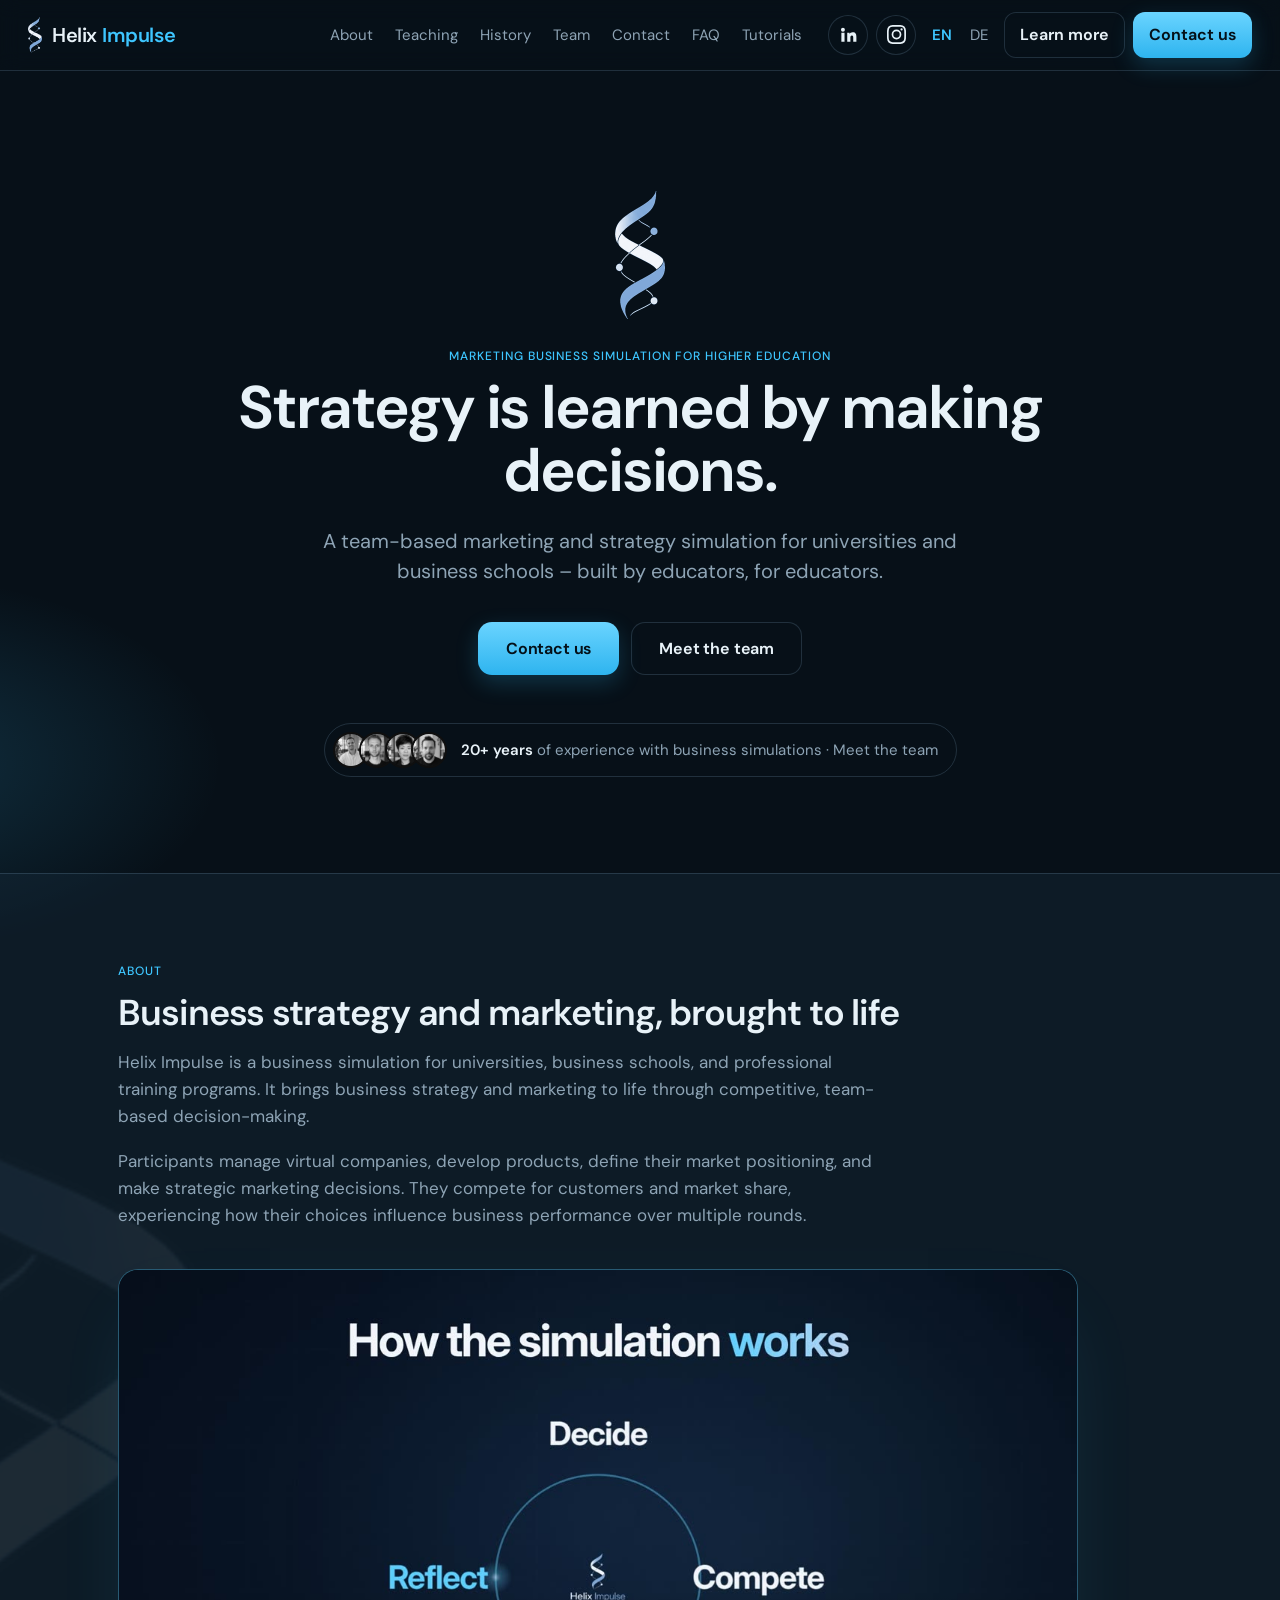
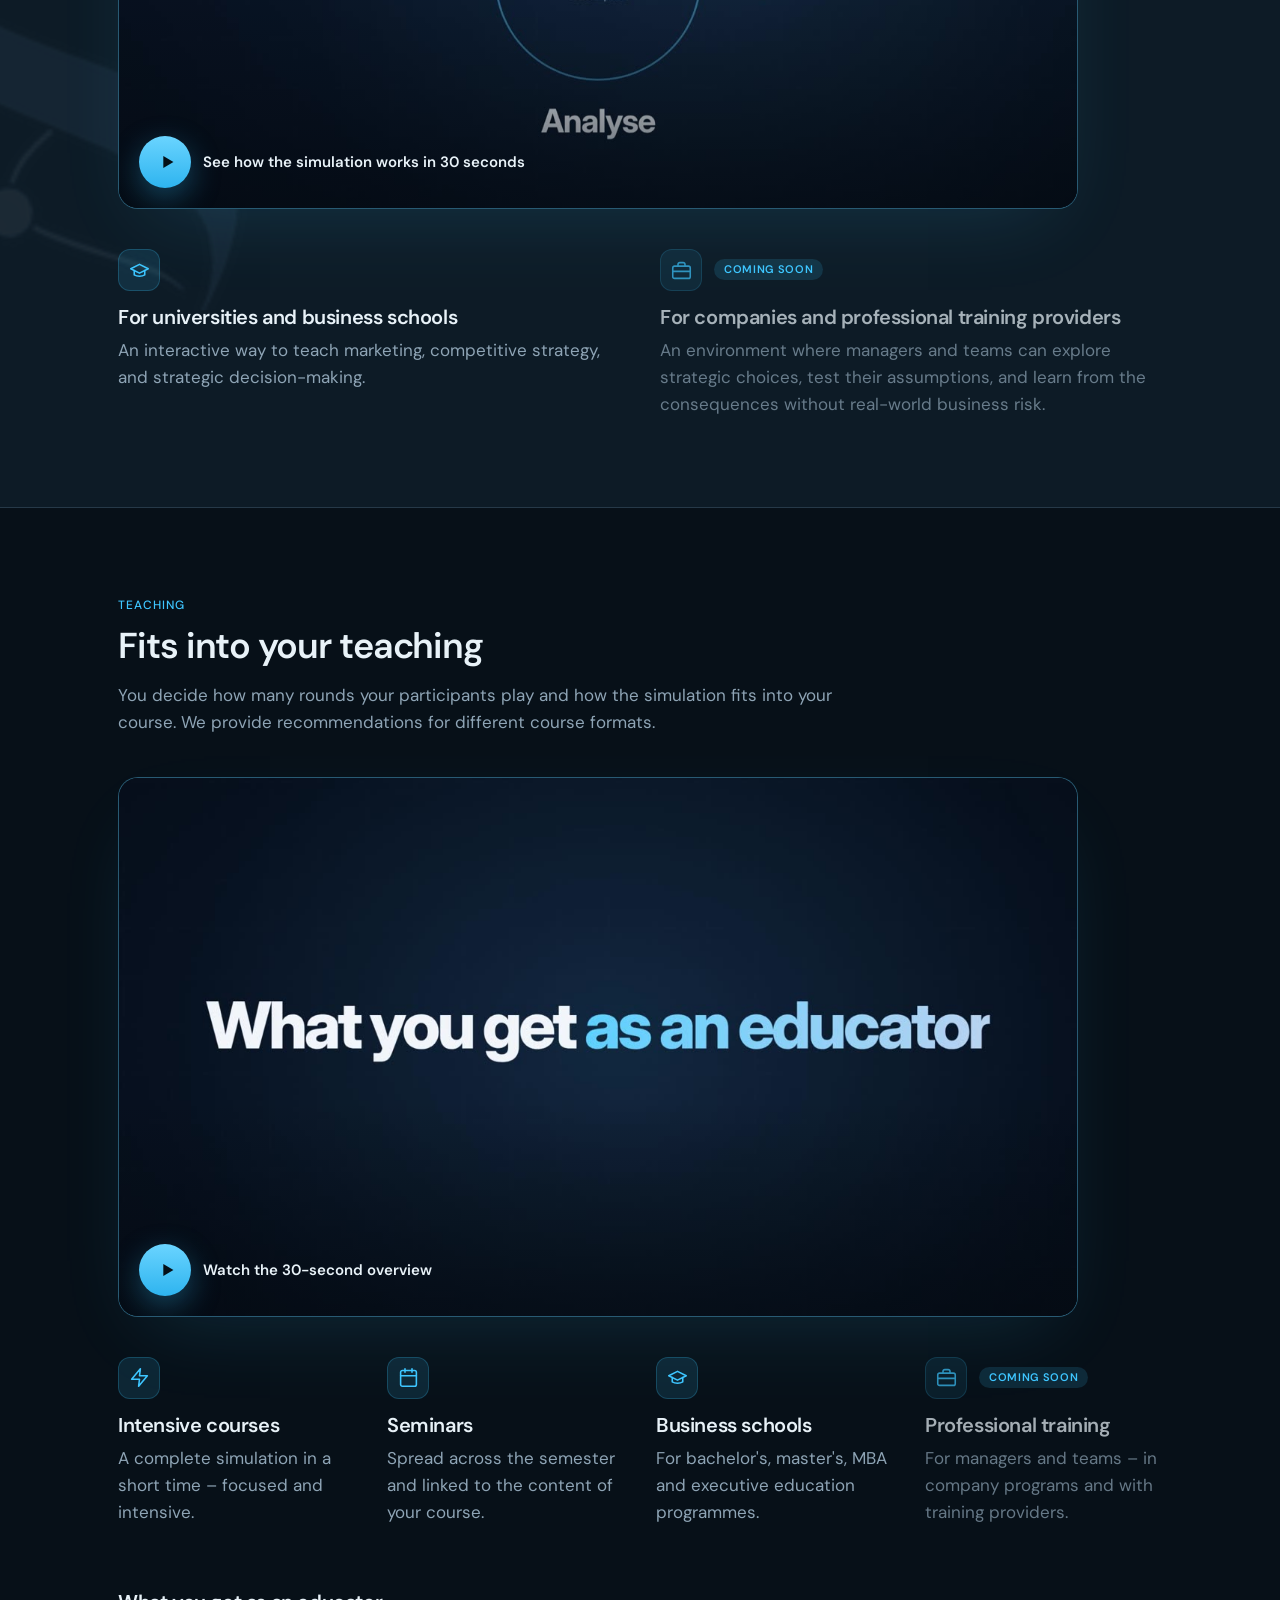
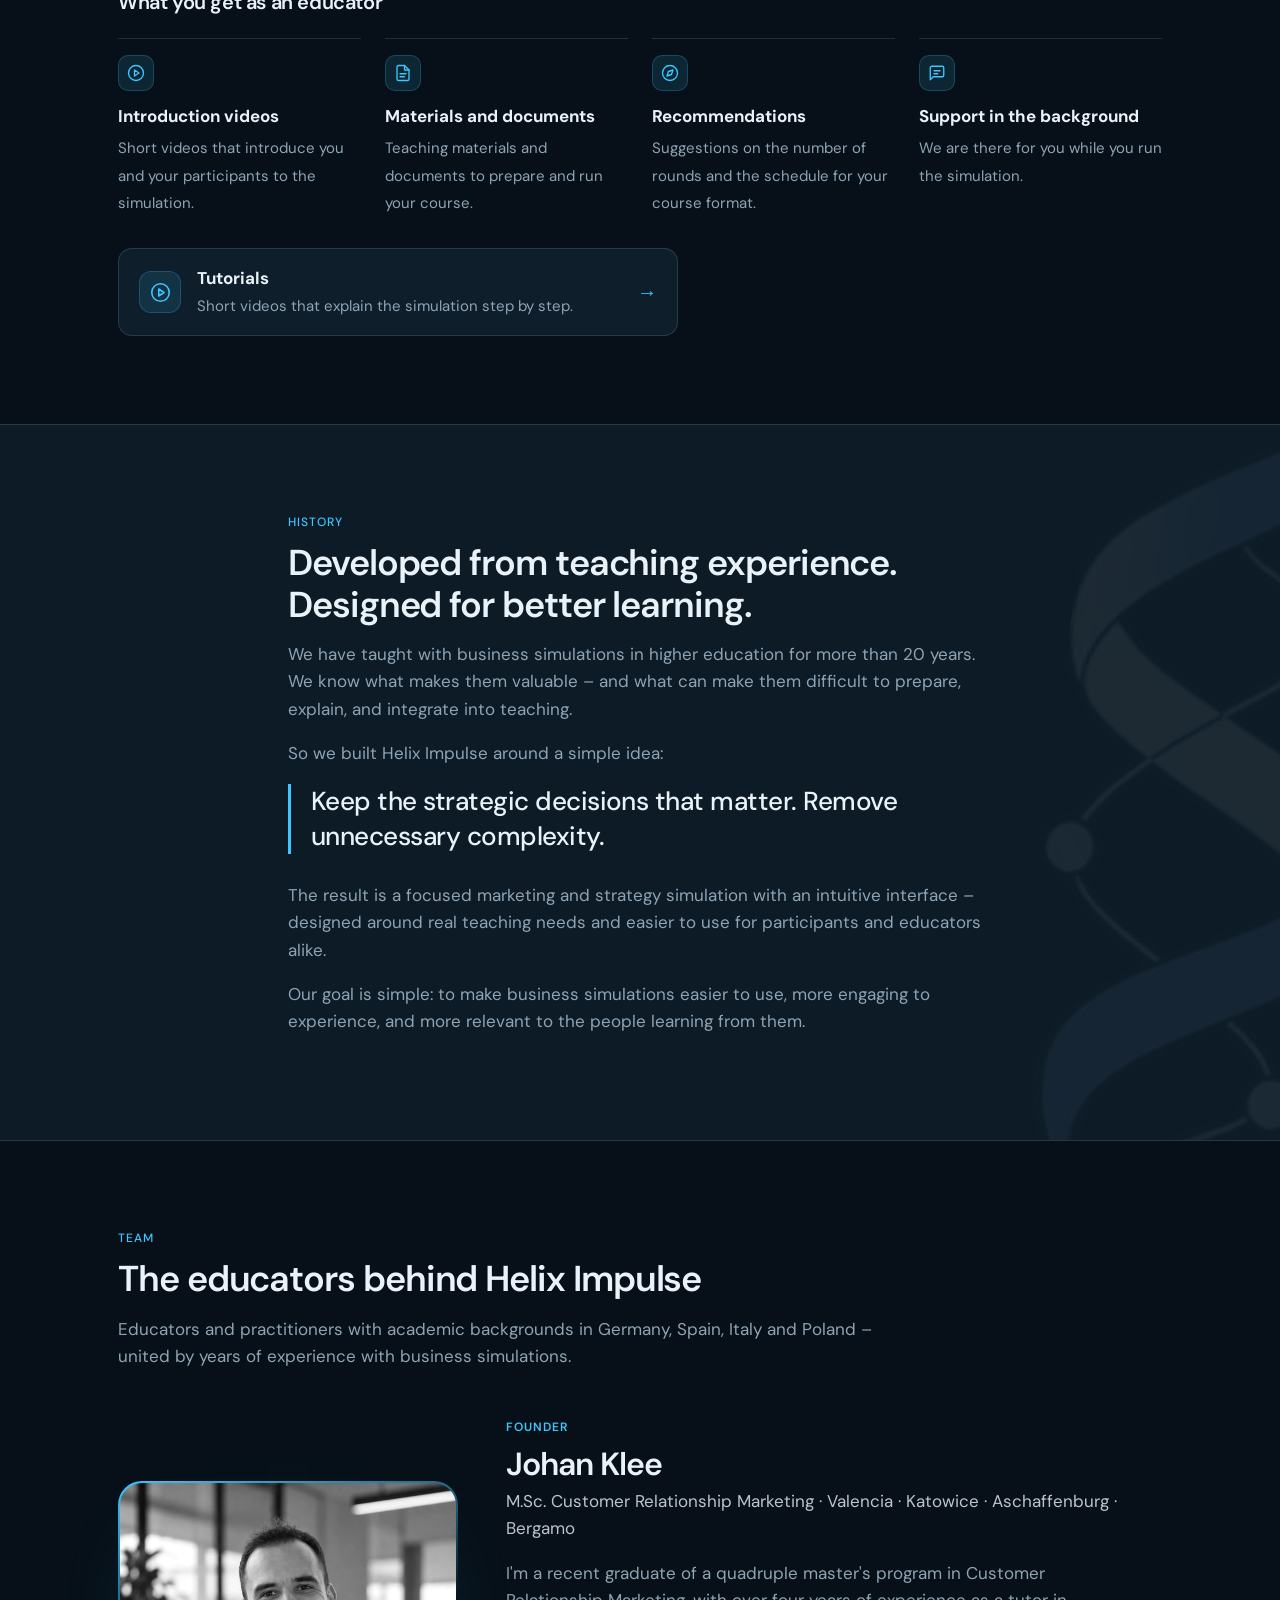
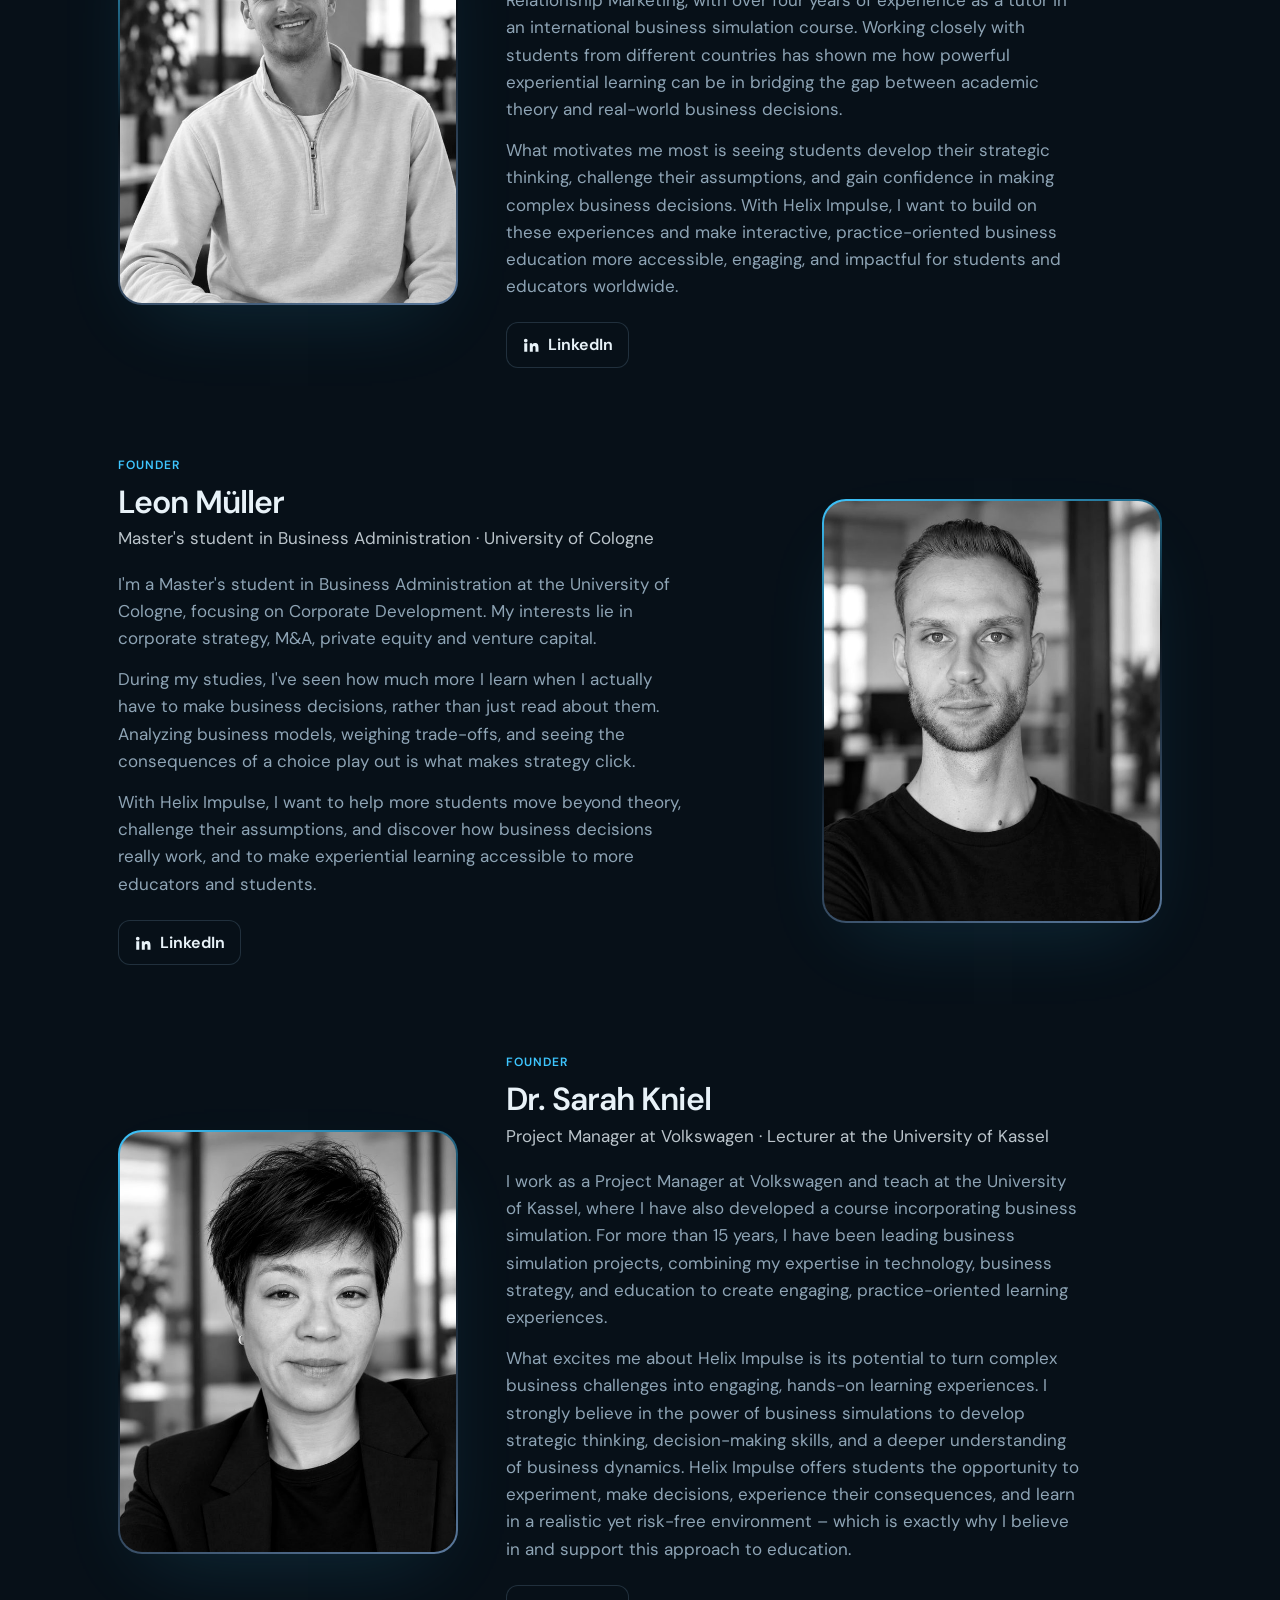
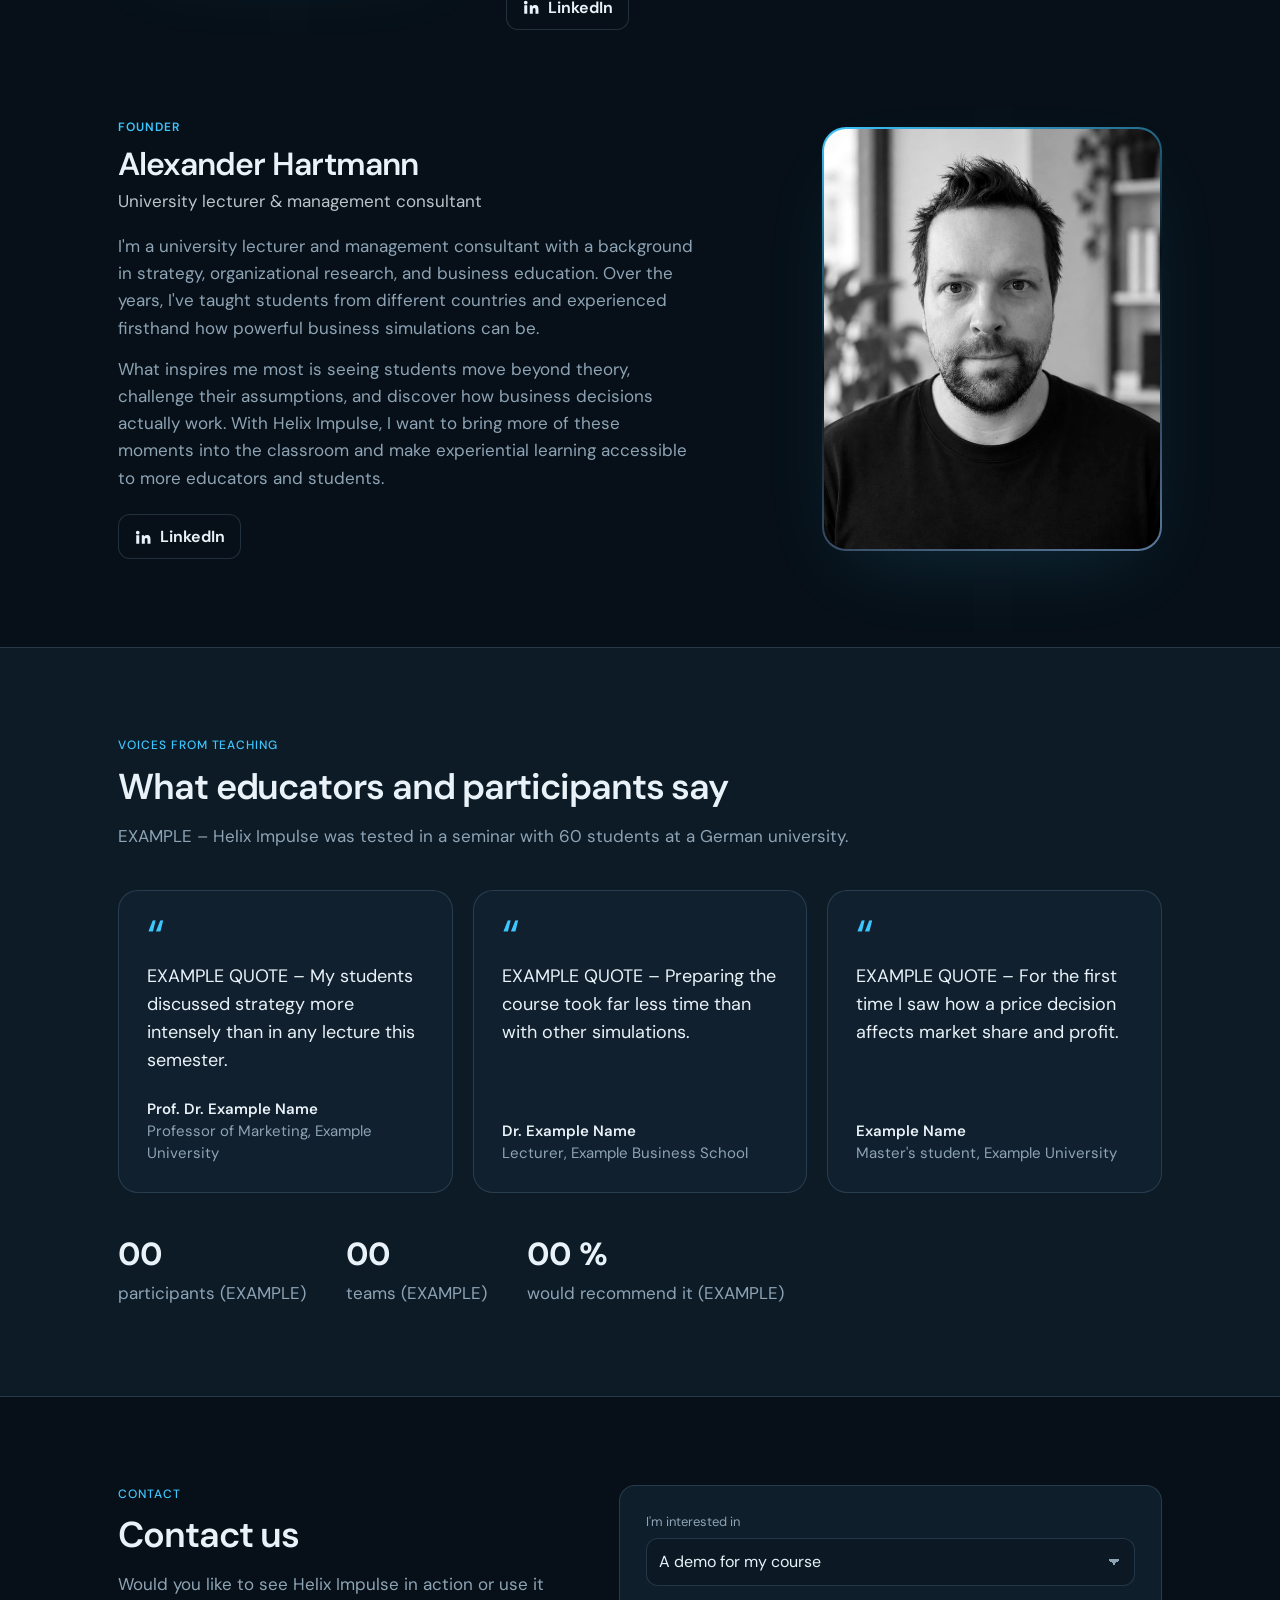
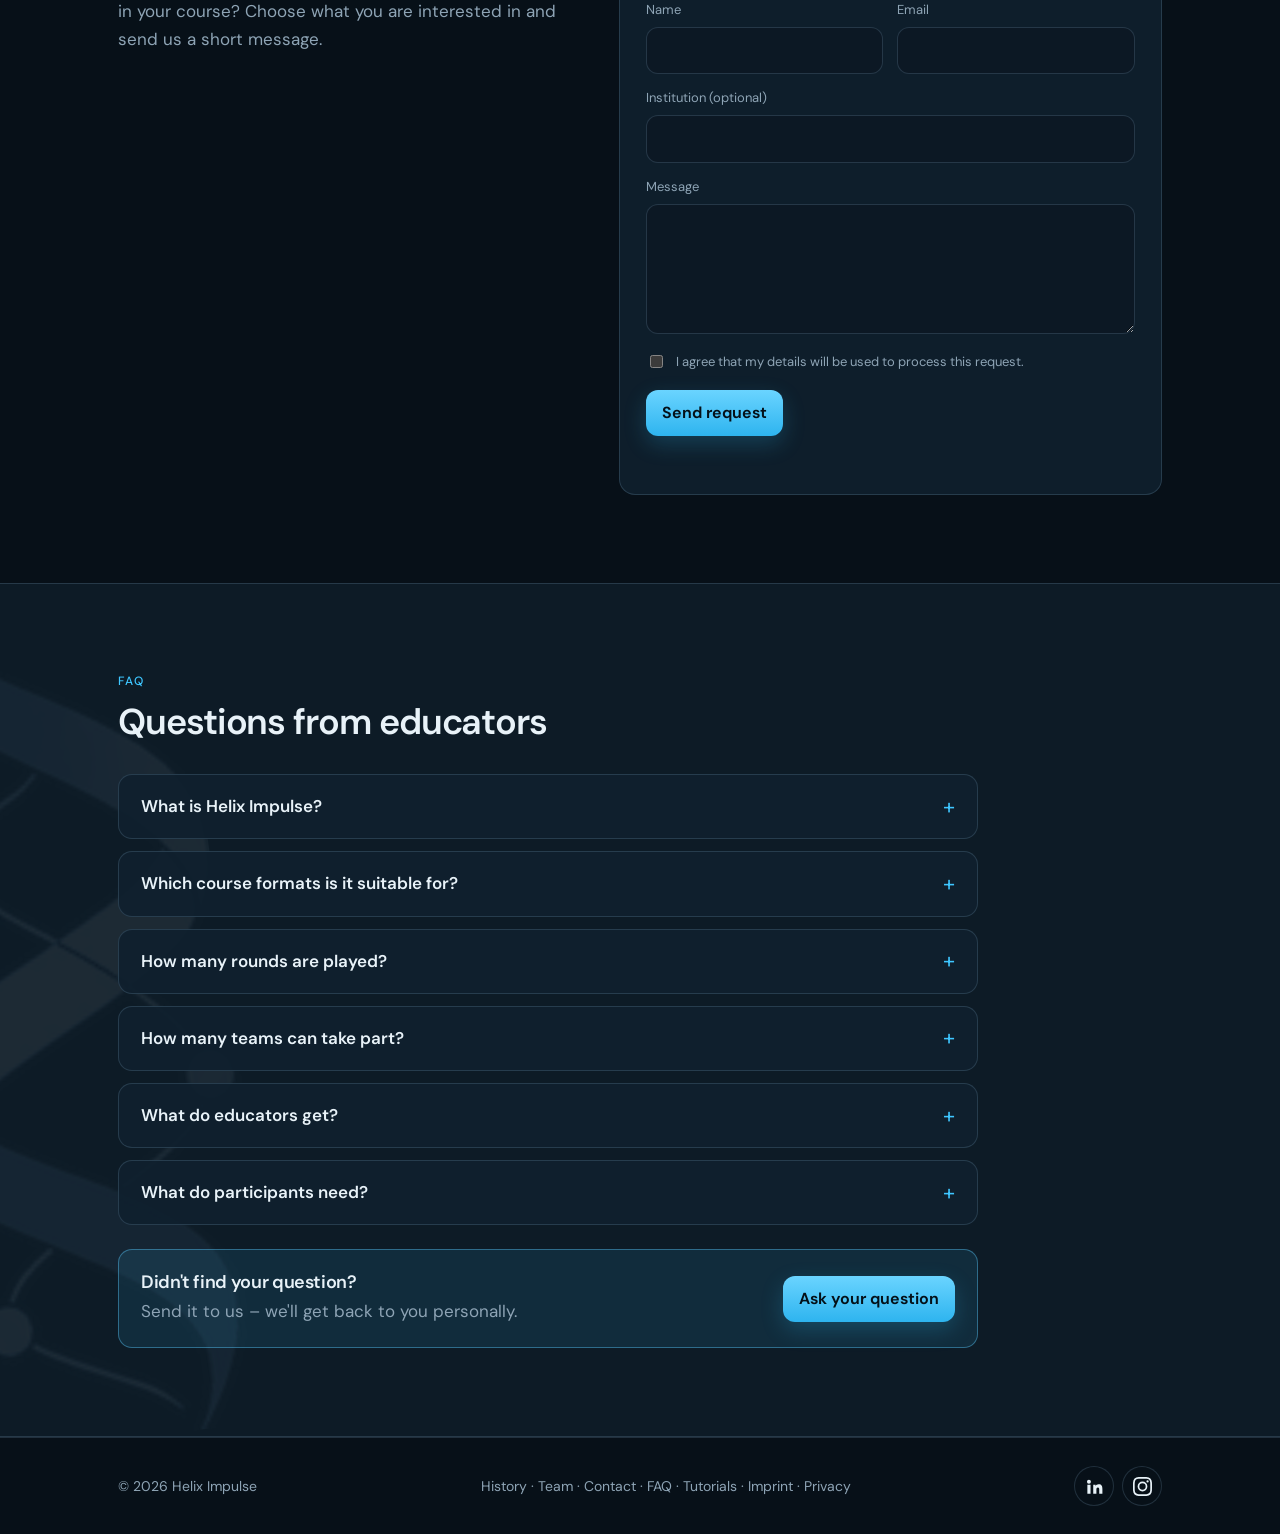
==== commit 1e371888: "Draft: testimonials section with example content (not for merge until real quotes exist) Co-Authored" ====
--- a/index.html
+++ b/index.html
@@ -6,8 +6,16 @@
   <title>Helix Impulse – Marketing Business Simulation for Higher Education and Training</title>
   <meta name="description" content="Helix Impulse is a marketing business simulation for universities, business schools and professional training. By educators, for educators.">
   <meta name="theme-color" content="#071018">
+  <script data-lang-redirect>
+    // Visitors who chose German (or open ?lang=de) get the German page.
+    (function () {
+      var p = new URLSearchParams(location.search).get('lang'), s = null;
+      try { s = localStorage.getItem('helix-locale'); } catch (e) {}
+      if (p === 'de' || (!p && s === 'de')) location.replace('de/' + location.hash);
+    })();
+  </script>
   <link rel="alternate" hreflang="en" href="https://www.heliximpulse.com/">
-  <link rel="alternate" hreflang="de" href="https://www.heliximpulse.com/?lang=de">
+  <link rel="alternate" hreflang="de" href="https://www.heliximpulse.com/de/">
   <link rel="alternate" hreflang="x-default" href="https://www.heliximpulse.com/">
   <link rel="icon" type="image/png" href="assets/favicon.png">
   <link rel="apple-touch-icon" href="assets/apple-touch-icon.png">
@@ -86,6 +94,15 @@
     section { padding: 88px 0; }
     section h2 { font-size: 36px; line-height: 1.15; letter-spacing: -.03em; margin-bottom: 16px; }
     .muted { color: var(--muted); }
+    .voices { display: grid; grid-template-columns: repeat(3, 1fr); gap: 20px; margin-top: 40px; }
+    .voice { margin: 0; display: flex; flex-direction: column; justify-content: space-between; gap: 24px; padding: 28px; border: 1px solid var(--line); border-radius: 20px; background: var(--surf); }
+    .voice blockquote { margin: 0; font-size: 18px; line-height: 1.55; color: var(--ink); }
+    .voice blockquote::before { content: "\201C"; display: block; font-size: 48px; line-height: .8; color: var(--accent); margin-bottom: 6px; }
+    .voice figcaption { color: var(--muted); font-size: 15px; line-height: 1.45; }
+    .voice figcaption strong { display: block; color: var(--ink); font-weight: 600; }
+    .proof { display: flex; flex-wrap: wrap; gap: 12px 40px; margin-top: 36px; color: var(--muted); }
+    .proof strong { display: block; font-size: 32px; letter-spacing: -.02em; color: var(--ink); }
+    @media (max-width: 860px) { .voices { grid-template-columns: 1fr; } }
     .alt { background: color-mix(in srgb, var(--surf-2) 45%, transparent); border-top: 1px solid var(--line); border-bottom: 1px solid var(--line); }
 
     /* Hero */
@@ -623,6 +640,33 @@
     </div>
   </section>
 
+  <section id="voices" class="alt">
+    <div class="wrap">
+      <div class="tag" data-i18n="vo.tag">Voices from teaching</div>
+      <h2 data-i18n="vo.title">What educators and participants say</h2>
+      <p class="muted narrow" data-i18n="vo.intro">EXAMPLE – Helix Impulse was tested in a seminar with 60 students at a German university.</p>
+      <div class="voices">
+        <figure class="voice">
+          <blockquote data-i18n="vo.q1">EXAMPLE QUOTE – My students discussed strategy more intensely than in any lecture this semester.</blockquote>
+          <figcaption><strong>Prof. Dr. Example Name</strong><span data-i18n="vo.r1">Professor of Marketing, Example University</span></figcaption>
+        </figure>
+        <figure class="voice">
+          <blockquote data-i18n="vo.q2">EXAMPLE QUOTE – Preparing the course took far less time than with other simulations.</blockquote>
+          <figcaption><strong>Dr. Example Name</strong><span data-i18n="vo.r2">Lecturer, Example Business School</span></figcaption>
+        </figure>
+        <figure class="voice">
+          <blockquote data-i18n="vo.q3">EXAMPLE QUOTE – For the first time I saw how a price decision affects market share and profit.</blockquote>
+          <figcaption><strong>Example Name</strong><span data-i18n="vo.r3">Master's student, Example University</span></figcaption>
+        </figure>
+      </div>
+      <div class="proof">
+        <div><strong>00</strong><span data-i18n="vo.s1">participants (EXAMPLE)</span></div>
+        <div><strong>00</strong><span data-i18n="vo.s2">teams (EXAMPLE)</span></div>
+        <div><strong>00 %</strong><span data-i18n="vo.s3">would recommend it (EXAMPLE)</span></div>
+      </div>
+    </div>
+  </section>
+
   <section id="contact">
     <div class="wrap contact">
       <div class="contact-info">
@@ -740,6 +784,12 @@
       'hi.p2': 'Deshalb haben wir Helix Impulse um eine einfache Idee herum gebaut:',
       'hi.quote': 'Die strategischen Entscheidungen behalten, die zählen. Unnötige Komplexität weglassen.',
       'hi.p3': 'Das Ergebnis ist eine fokussierte Marketing- und Strategiesimulation mit intuitiver Oberfläche – ausgerichtet auf echte Anforderungen der Lehre und leichter zu nutzen für Teilnehmende wie Lehrende.',
+      'vo.tag': 'Stimmen aus der Lehre', 'vo.title': 'Was Lehrende und Teilnehmende sagen',
+      'vo.intro': 'BEISPIEL – Helix Impulse wurde in einem Seminar mit 60 Studierenden an einer deutschen Hochschule erprobt.',
+      'vo.q1': 'BEISPIELZITAT – Meine Studierenden haben intensiver über Strategie diskutiert als in jeder Vorlesung dieses Semesters.', 'vo.r1': 'Professorin für Marketing, Beispiel-Universität',
+      'vo.q2': 'BEISPIELZITAT – Die Vorbereitung des Kurses hat deutlich weniger Zeit gekostet als bei anderen Simulationen.', 'vo.r2': 'Dozent, Beispiel Business School',
+      'vo.q3': 'BEISPIELZITAT – Zum ersten Mal habe ich gesehen, wie eine Preisentscheidung Marktanteil und Gewinn beeinflusst.', 'vo.r3': 'Masterstudentin, Beispiel-Universität',
+      'vo.s1': 'Teilnehmende (BEISPIEL)', 'vo.s2': 'Teams (BEISPIEL)', 'vo.s3': 'würden es weiterempfehlen (BEISPIEL)',
       'hi.p4': 'Unser Ziel ist einfach: Unternehmenssimulationen sollen leichter einzusetzen, spannender zu erleben und relevanter für die Menschen sein, die mit ihnen lernen.',
       'tm.tag': 'Team', 'tm.title': 'Die Lehrenden hinter Helix Impulse',
       'tm.intro': 'Lehrende und Praktiker mit akademischem Hintergrund in Deutschland, Spanien, Italien und Polen – verbunden durch langjährige Erfahrung mit Unternehmenssimulationen.',
@@ -794,27 +844,15 @@
     // Capture the English markup so switching back restores it.
     document.querySelectorAll('[data-i18n]').forEach(el => { EN[el.dataset.i18n] = el.innerHTML; });
 
-    let lang = 'en';
+    // English lives at /, German at /de/ (generated from this file by tools/build-de.cjs).
+    const lang = document.documentElement.lang === 'de' ? 'de' : 'en';
     const t = (k) => (lang === 'de' ? DE : EN)[k] ?? EN[k];
 
-    function setLang(next) {
-      lang = next === 'de' ? 'de' : 'en';
-      document.documentElement.lang = lang;
-      document.title = t('meta.title');
-      document.querySelector('meta[name="description"]').content = t('meta.desc');
-      document.querySelectorAll('[data-i18n]').forEach(el => { el.innerHTML = t(el.dataset.i18n); });
-      document.querySelectorAll('.locale button').forEach(b => b.setAttribute('aria-pressed', String(b.dataset.lang === lang)));
-      document.getElementById('form-note').textContent = '';
-      try { localStorage.setItem('helix-locale', lang); } catch (e) {}
-      const url = new URL(location.href);
-      if (lang === 'de') url.searchParams.set('lang', 'de'); else url.searchParams.delete('lang');
-      history.replaceState(null, '', url);
-    }
-
-    document.querySelectorAll('.locale button').forEach(b => b.addEventListener('click', () => setLang(b.dataset.lang)));
-    let initial = new URLSearchParams(location.search).get('lang');
-    if (!initial) { try { initial = localStorage.getItem('helix-locale'); } catch (e) {} }
-    if (initial) setLang(initial);
+    document.querySelectorAll('.locale button').forEach(b => b.addEventListener('click', () => {
+      const next = b.dataset.lang;
+      try { localStorage.setItem('helix-locale', next); } catch (e) {}
+      if (next !== lang) location.href = (next === 'de' ? 'de/' : '../') + location.hash;
+    }));
 
     document.getElementById('y').textContent = new Date().getFullYear();
 
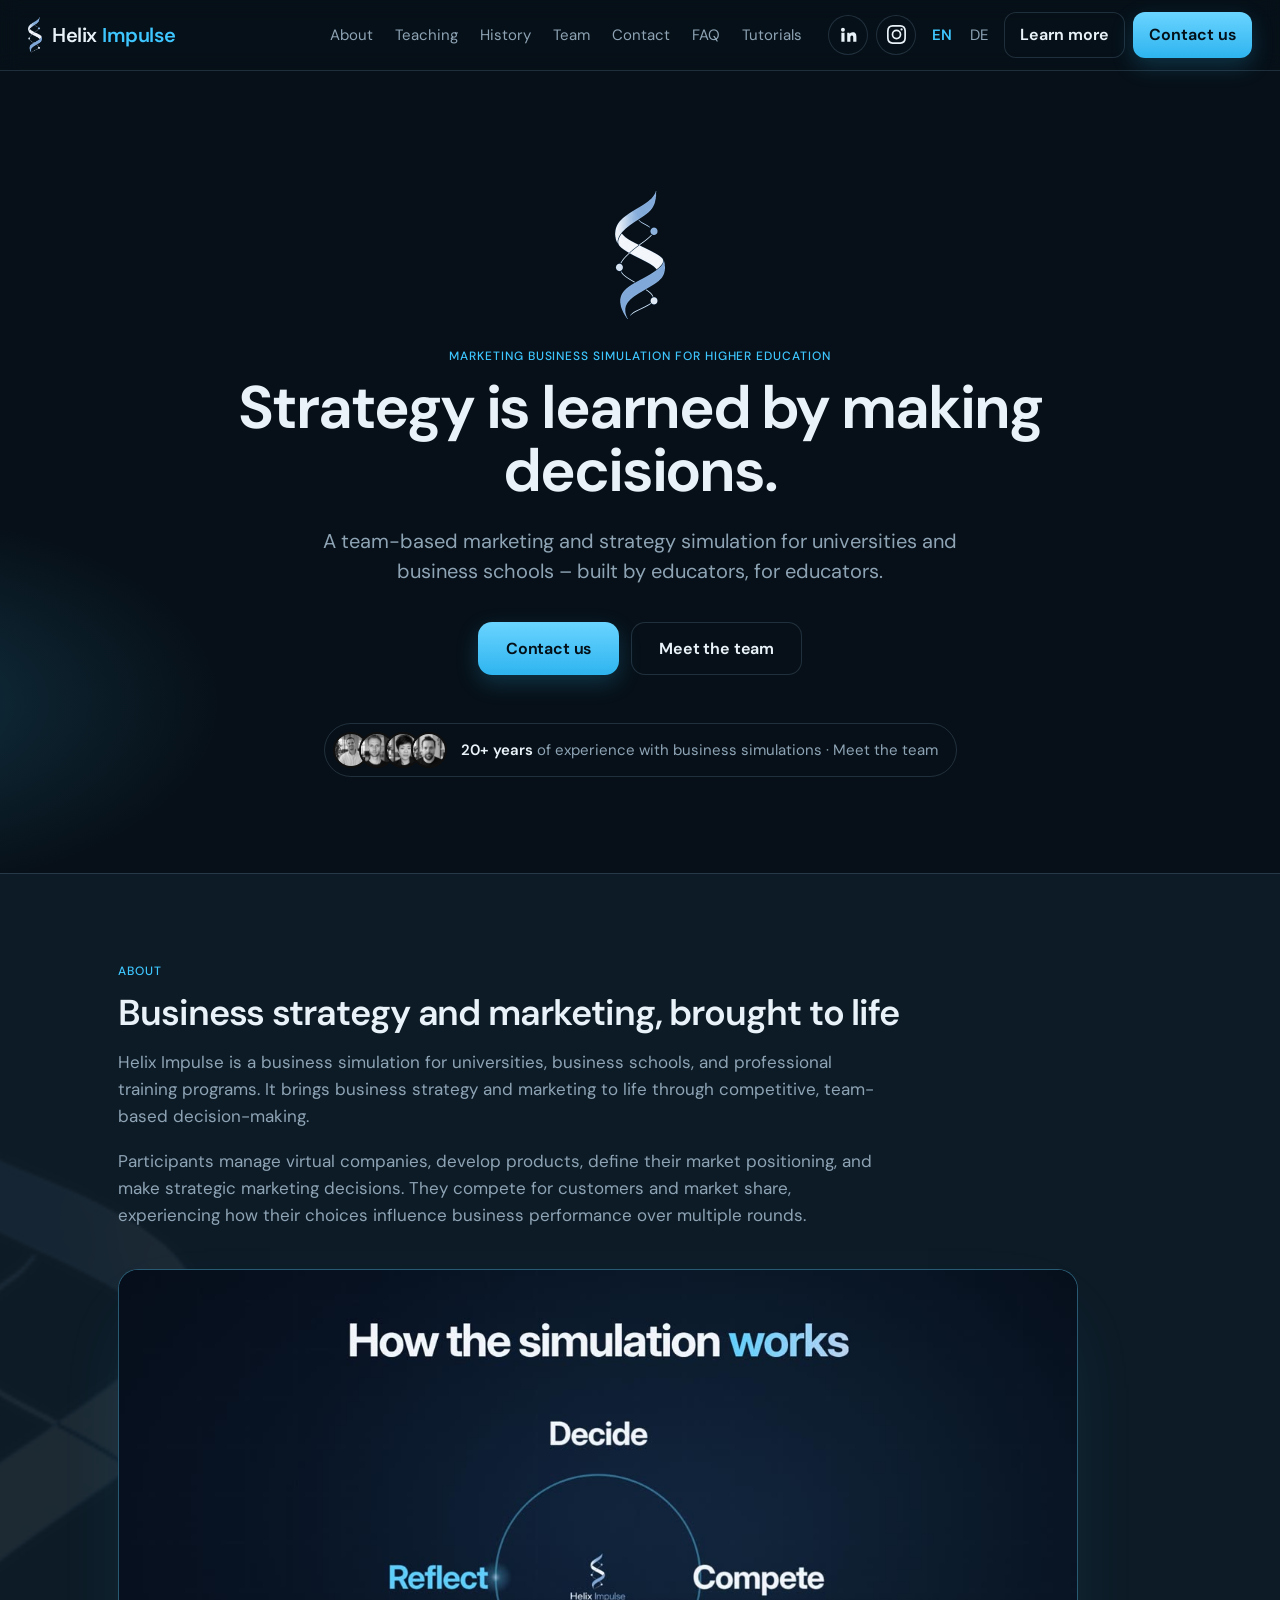
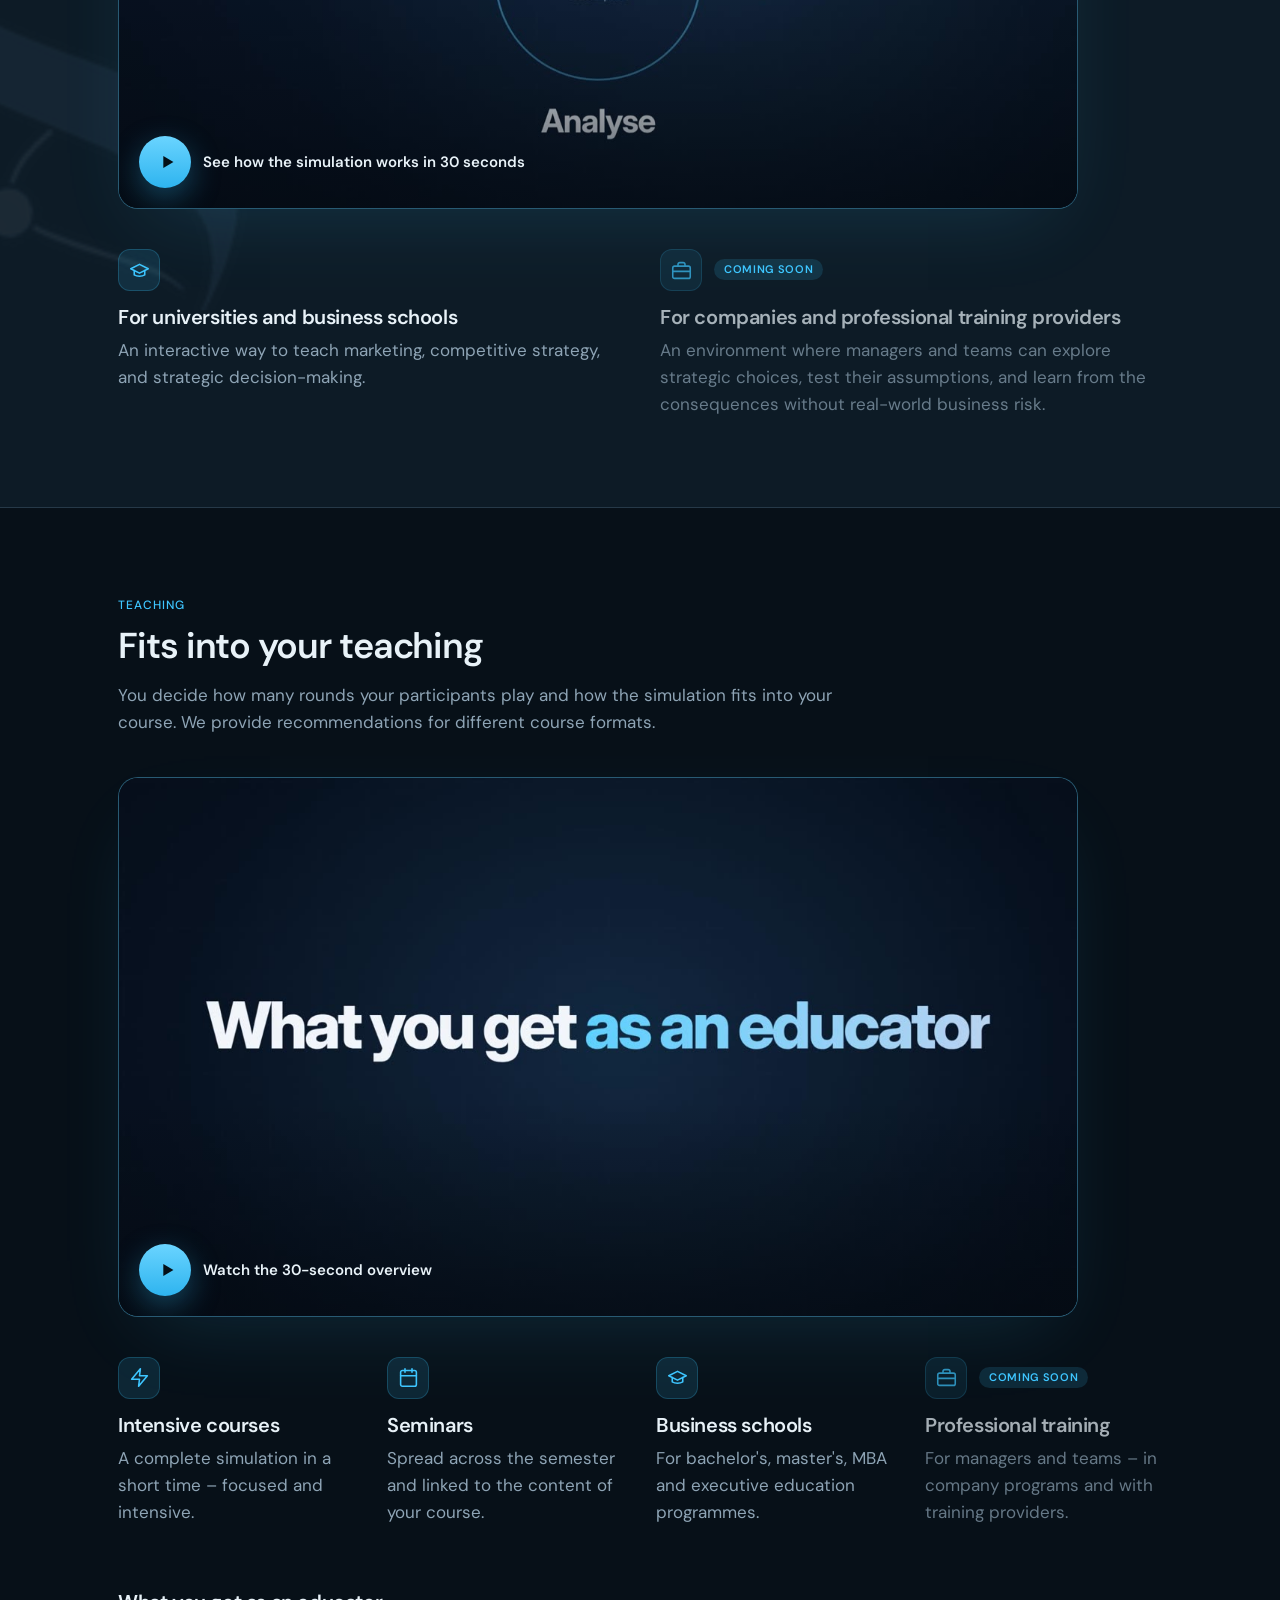
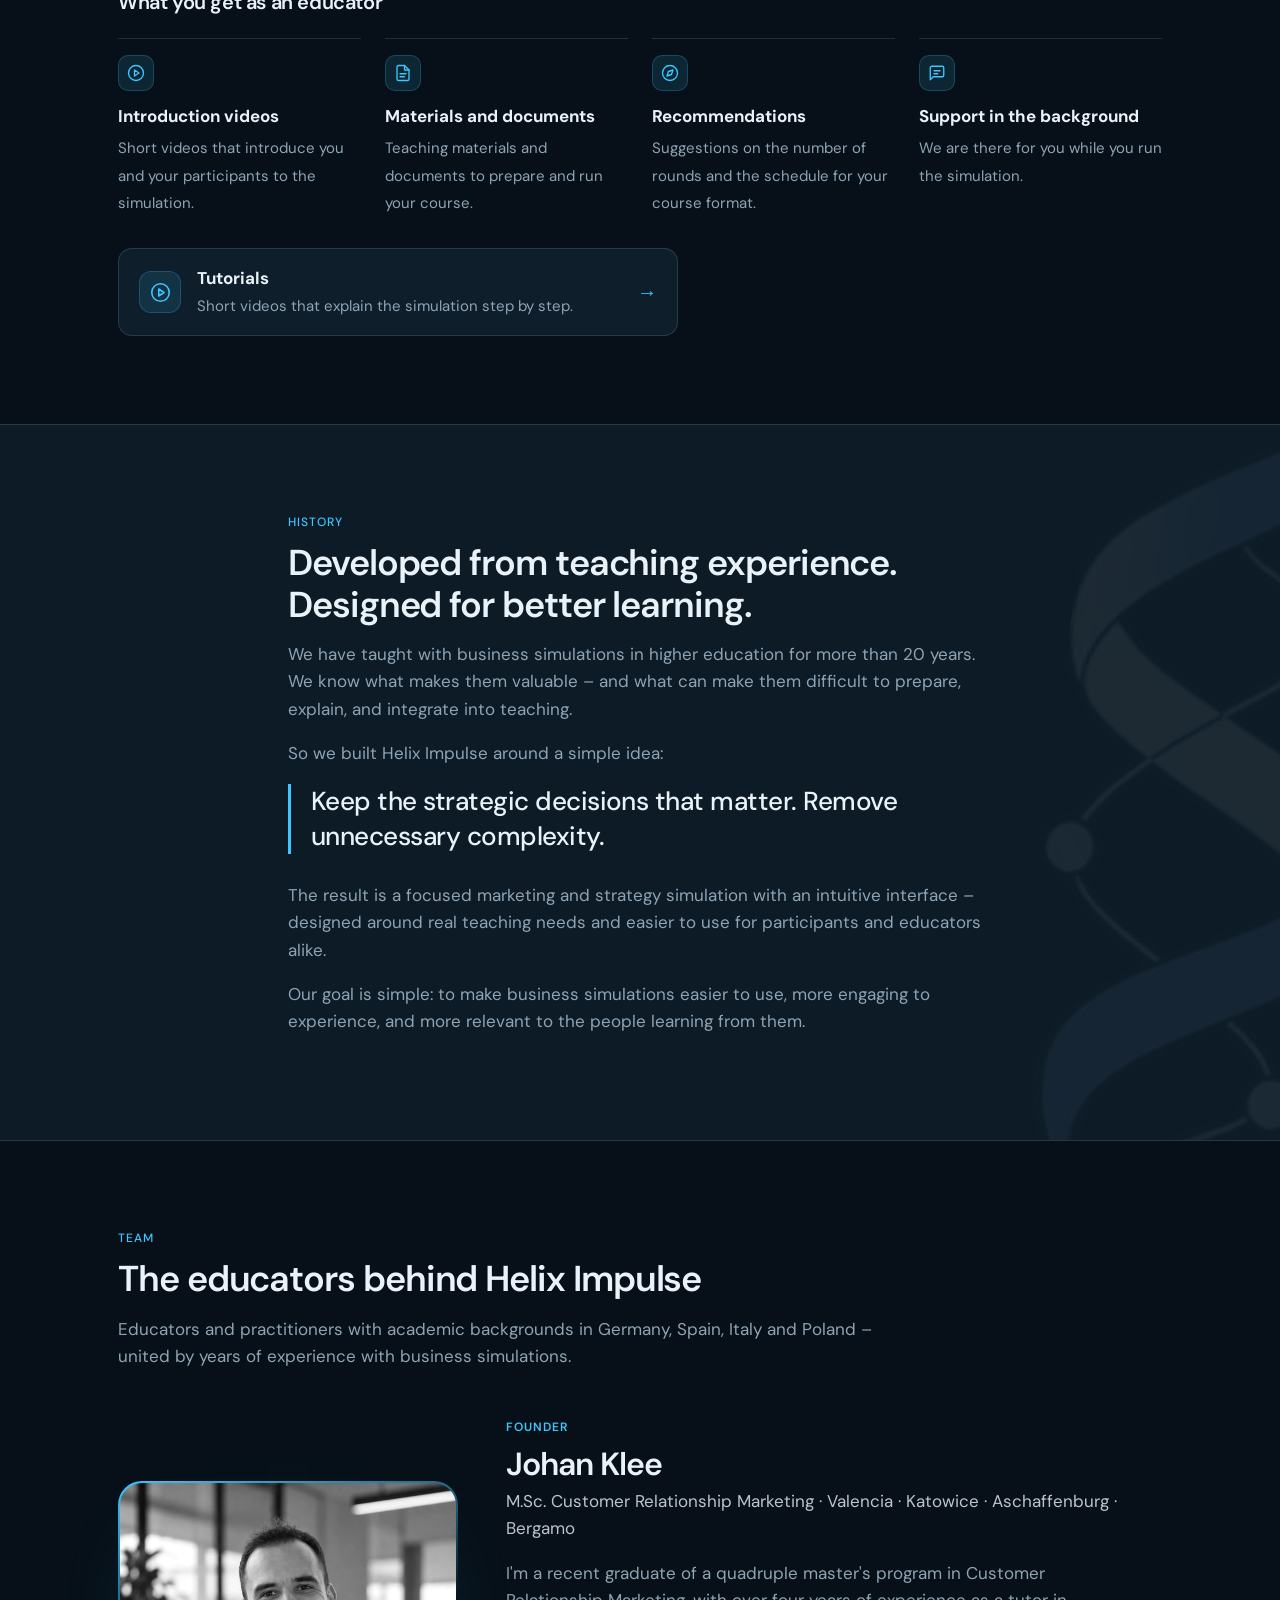
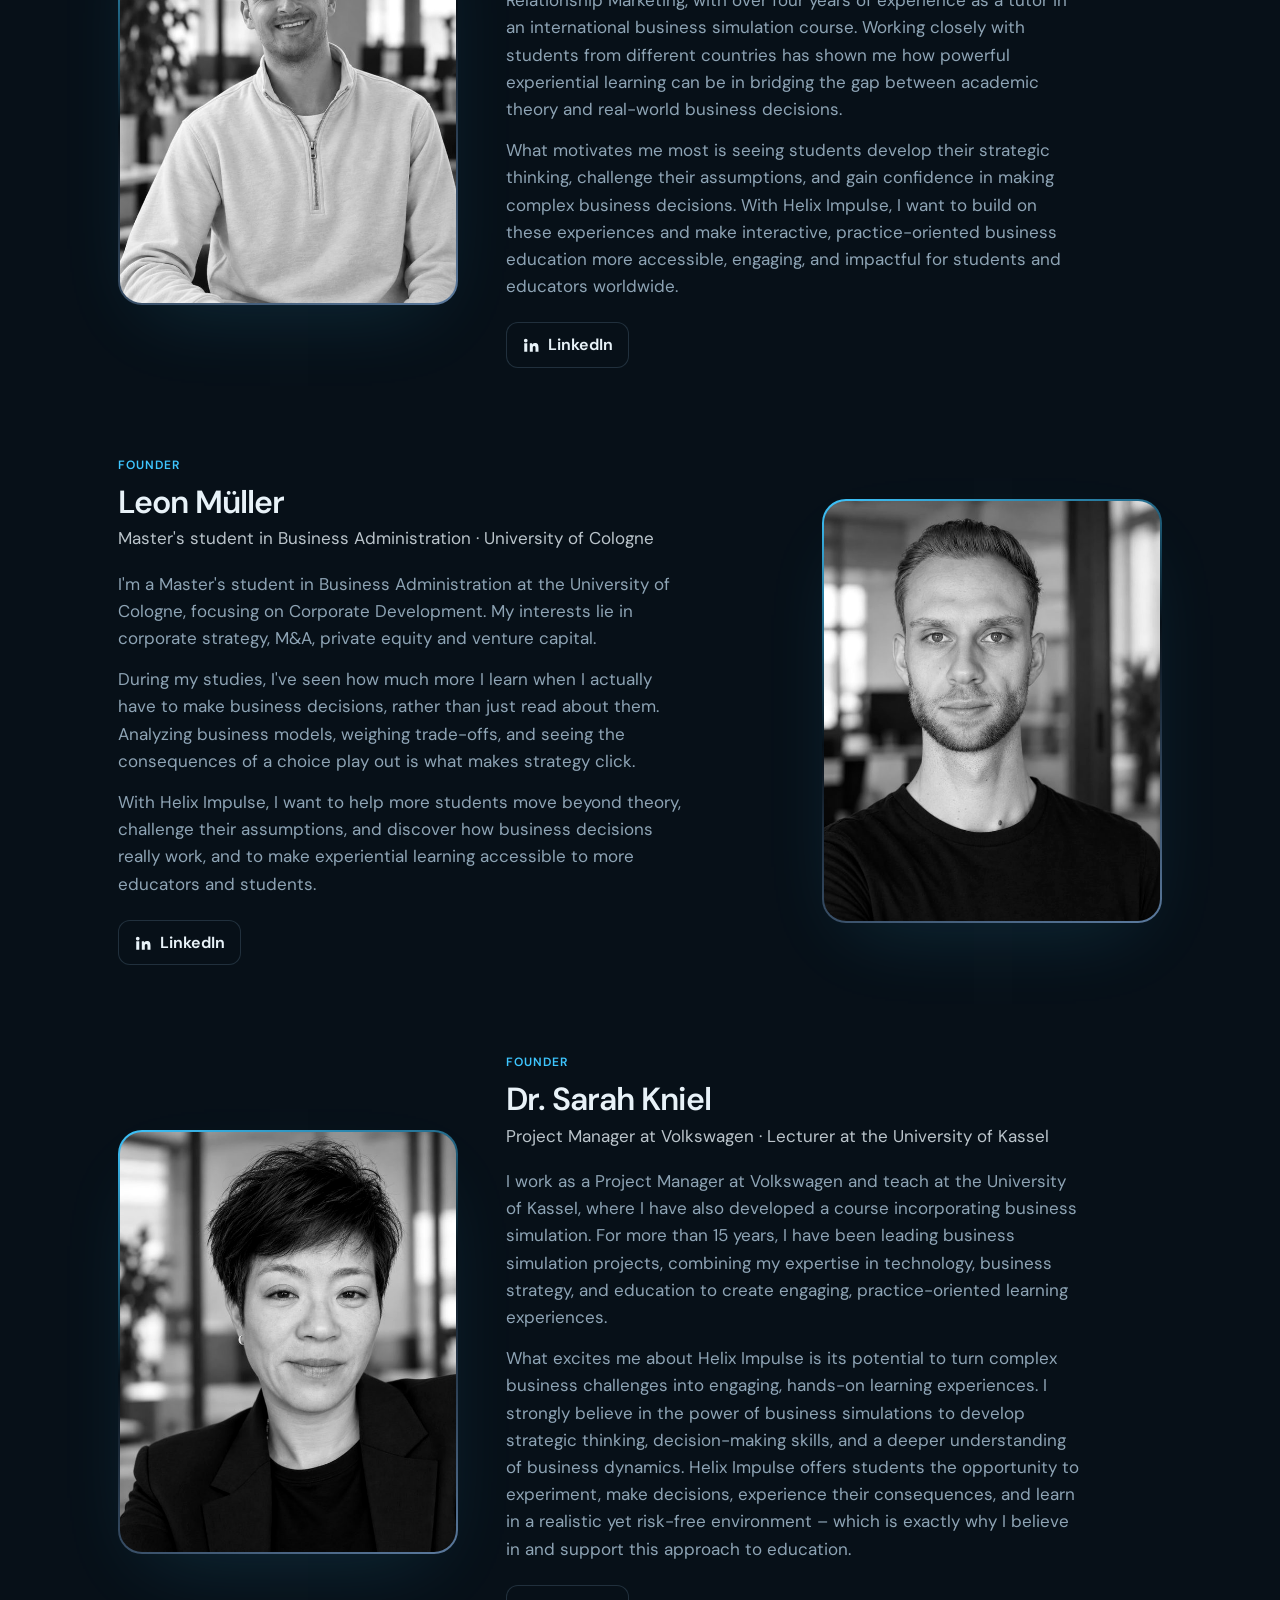
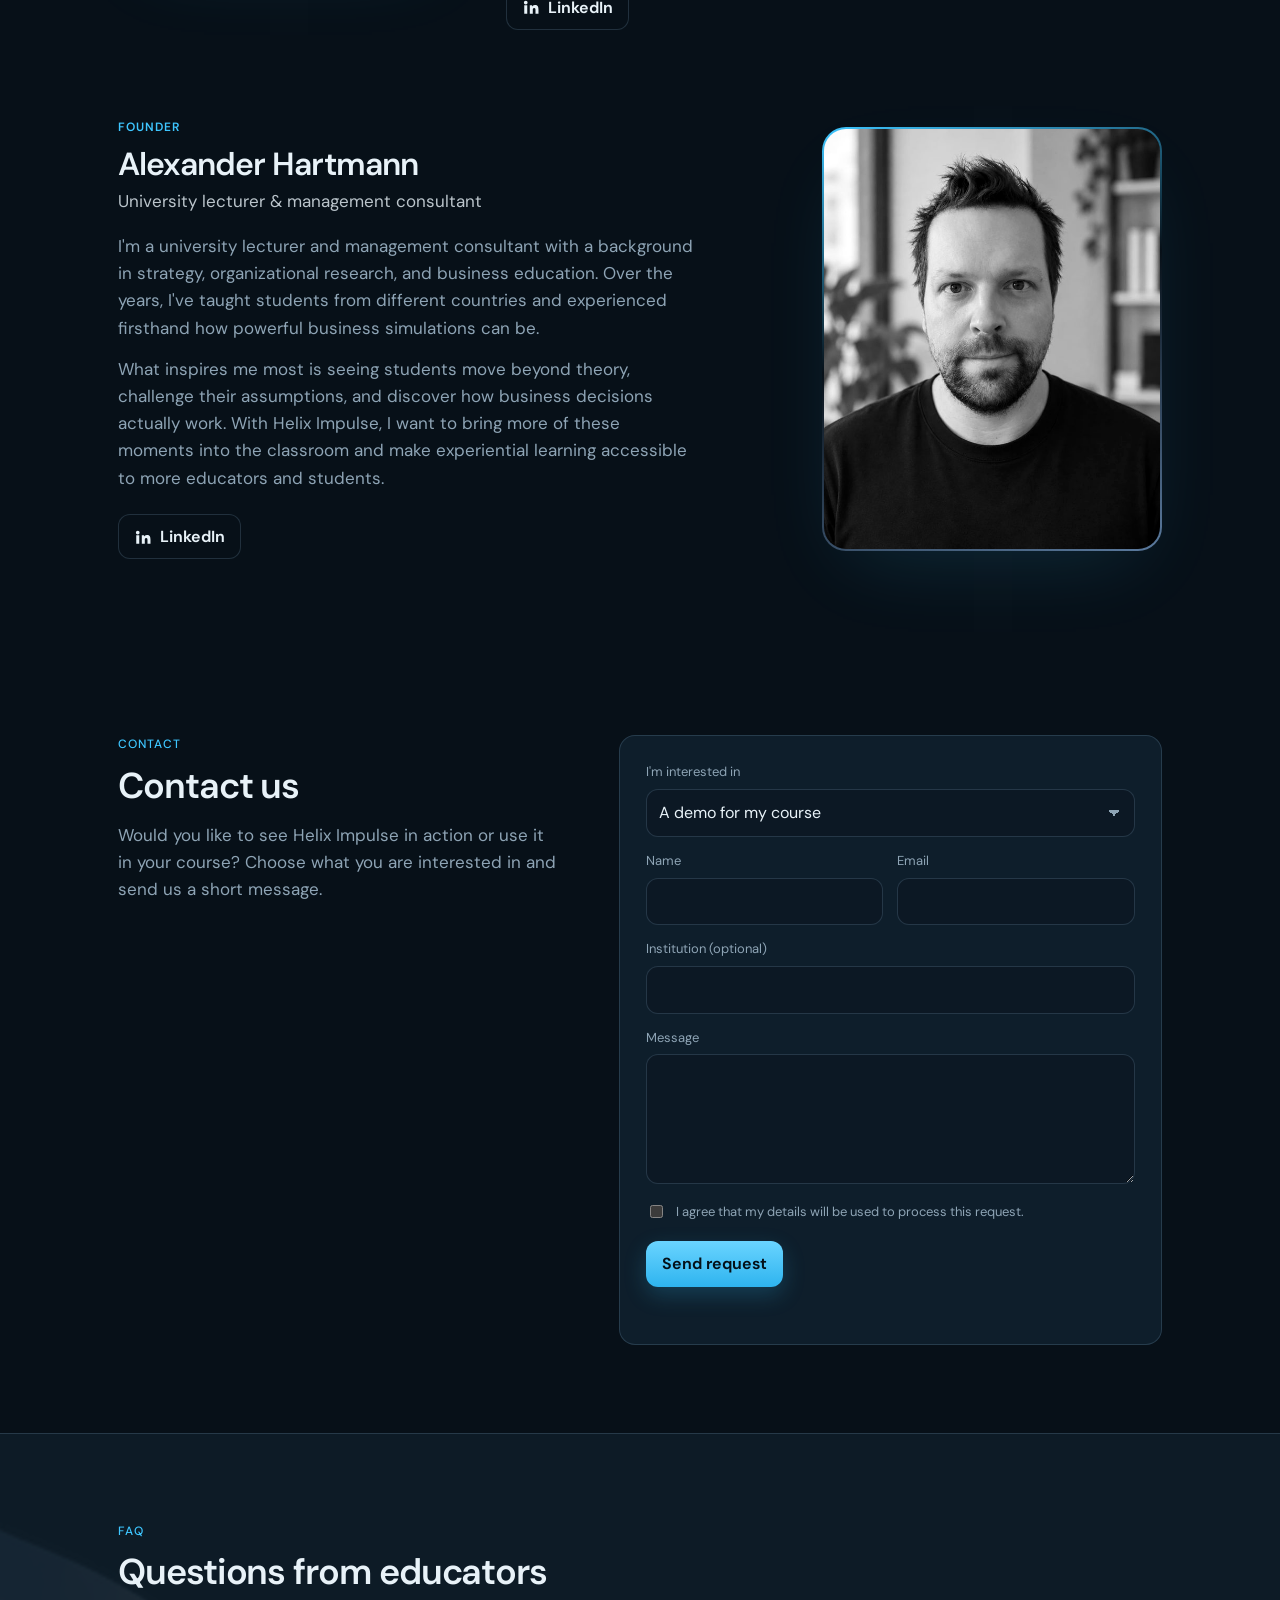
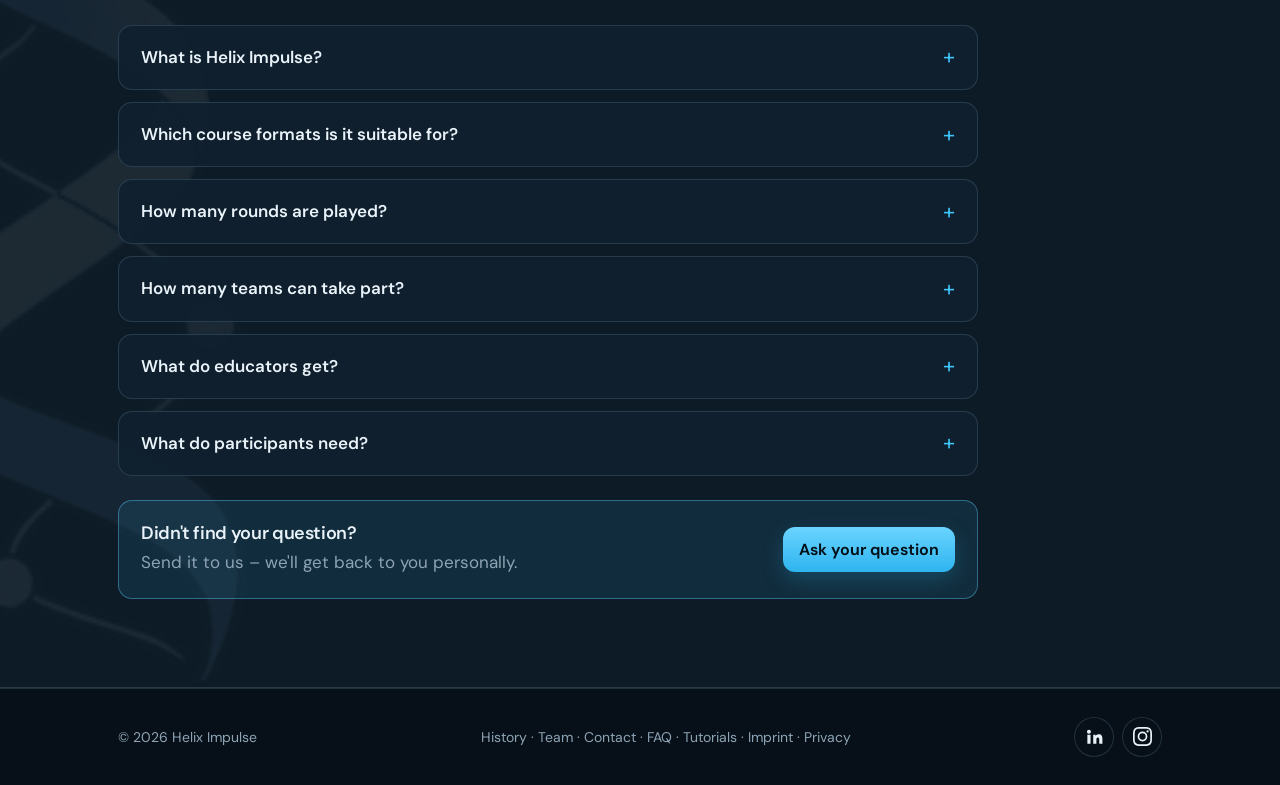
==== commit 6215ae20: "Launch prep: German home page at /de/, 404 page, automatic footer year (#27) - de/index.html generat" ====
--- a/index.html
+++ b/index.html
@@ -94,15 +94,6 @@
     section { padding: 88px 0; }
     section h2 { font-size: 36px; line-height: 1.15; letter-spacing: -.03em; margin-bottom: 16px; }
     .muted { color: var(--muted); }
-    .voices { display: grid; grid-template-columns: repeat(3, 1fr); gap: 20px; margin-top: 40px; }
-    .voice { margin: 0; display: flex; flex-direction: column; justify-content: space-between; gap: 24px; padding: 28px; border: 1px solid var(--line); border-radius: 20px; background: var(--surf); }
-    .voice blockquote { margin: 0; font-size: 18px; line-height: 1.55; color: var(--ink); }
-    .voice blockquote::before { content: "\201C"; display: block; font-size: 48px; line-height: .8; color: var(--accent); margin-bottom: 6px; }
-    .voice figcaption { color: var(--muted); font-size: 15px; line-height: 1.45; }
-    .voice figcaption strong { display: block; color: var(--ink); font-weight: 600; }
-    .proof { display: flex; flex-wrap: wrap; gap: 12px 40px; margin-top: 36px; color: var(--muted); }
-    .proof strong { display: block; font-size: 32px; letter-spacing: -.02em; color: var(--ink); }
-    @media (max-width: 860px) { .voices { grid-template-columns: 1fr; } }
     .alt { background: color-mix(in srgb, var(--surf-2) 45%, transparent); border-top: 1px solid var(--line); border-bottom: 1px solid var(--line); }
 
     /* Hero */
@@ -640,33 +631,6 @@
     </div>
   </section>
 
-  <section id="voices" class="alt">
-    <div class="wrap">
-      <div class="tag" data-i18n="vo.tag">Voices from teaching</div>
-      <h2 data-i18n="vo.title">What educators and participants say</h2>
-      <p class="muted narrow" data-i18n="vo.intro">EXAMPLE – Helix Impulse was tested in a seminar with 60 students at a German university.</p>
-      <div class="voices">
-        <figure class="voice">
-          <blockquote data-i18n="vo.q1">EXAMPLE QUOTE – My students discussed strategy more intensely than in any lecture this semester.</blockquote>
-          <figcaption><strong>Prof. Dr. Example Name</strong><span data-i18n="vo.r1">Professor of Marketing, Example University</span></figcaption>
-        </figure>
-        <figure class="voice">
-          <blockquote data-i18n="vo.q2">EXAMPLE QUOTE – Preparing the course took far less time than with other simulations.</blockquote>
-          <figcaption><strong>Dr. Example Name</strong><span data-i18n="vo.r2">Lecturer, Example Business School</span></figcaption>
-        </figure>
-        <figure class="voice">
-          <blockquote data-i18n="vo.q3">EXAMPLE QUOTE – For the first time I saw how a price decision affects market share and profit.</blockquote>
-          <figcaption><strong>Example Name</strong><span data-i18n="vo.r3">Master's student, Example University</span></figcaption>
-        </figure>
-      </div>
-      <div class="proof">
-        <div><strong>00</strong><span data-i18n="vo.s1">participants (EXAMPLE)</span></div>
-        <div><strong>00</strong><span data-i18n="vo.s2">teams (EXAMPLE)</span></div>
-        <div><strong>00 %</strong><span data-i18n="vo.s3">would recommend it (EXAMPLE)</span></div>
-      </div>
-    </div>
-  </section>
-
   <section id="contact">
     <div class="wrap contact">
       <div class="contact-info">
@@ -784,12 +748,6 @@
       'hi.p2': 'Deshalb haben wir Helix Impulse um eine einfache Idee herum gebaut:',
       'hi.quote': 'Die strategischen Entscheidungen behalten, die zählen. Unnötige Komplexität weglassen.',
       'hi.p3': 'Das Ergebnis ist eine fokussierte Marketing- und Strategiesimulation mit intuitiver Oberfläche – ausgerichtet auf echte Anforderungen der Lehre und leichter zu nutzen für Teilnehmende wie Lehrende.',
-      'vo.tag': 'Stimmen aus der Lehre', 'vo.title': 'Was Lehrende und Teilnehmende sagen',
-      'vo.intro': 'BEISPIEL – Helix Impulse wurde in einem Seminar mit 60 Studierenden an einer deutschen Hochschule erprobt.',
-      'vo.q1': 'BEISPIELZITAT – Meine Studierenden haben intensiver über Strategie diskutiert als in jeder Vorlesung dieses Semesters.', 'vo.r1': 'Professorin für Marketing, Beispiel-Universität',
-      'vo.q2': 'BEISPIELZITAT – Die Vorbereitung des Kurses hat deutlich weniger Zeit gekostet als bei anderen Simulationen.', 'vo.r2': 'Dozent, Beispiel Business School',
-      'vo.q3': 'BEISPIELZITAT – Zum ersten Mal habe ich gesehen, wie eine Preisentscheidung Marktanteil und Gewinn beeinflusst.', 'vo.r3': 'Masterstudentin, Beispiel-Universität',
-      'vo.s1': 'Teilnehmende (BEISPIEL)', 'vo.s2': 'Teams (BEISPIEL)', 'vo.s3': 'würden es weiterempfehlen (BEISPIEL)',
       'hi.p4': 'Unser Ziel ist einfach: Unternehmenssimulationen sollen leichter einzusetzen, spannender zu erleben und relevanter für die Menschen sein, die mit ihnen lernen.',
       'tm.tag': 'Team', 'tm.title': 'Die Lehrenden hinter Helix Impulse',
       'tm.intro': 'Lehrende und Praktiker mit akademischem Hintergrund in Deutschland, Spanien, Italien und Polen – verbunden durch langjährige Erfahrung mit Unternehmenssimulationen.',
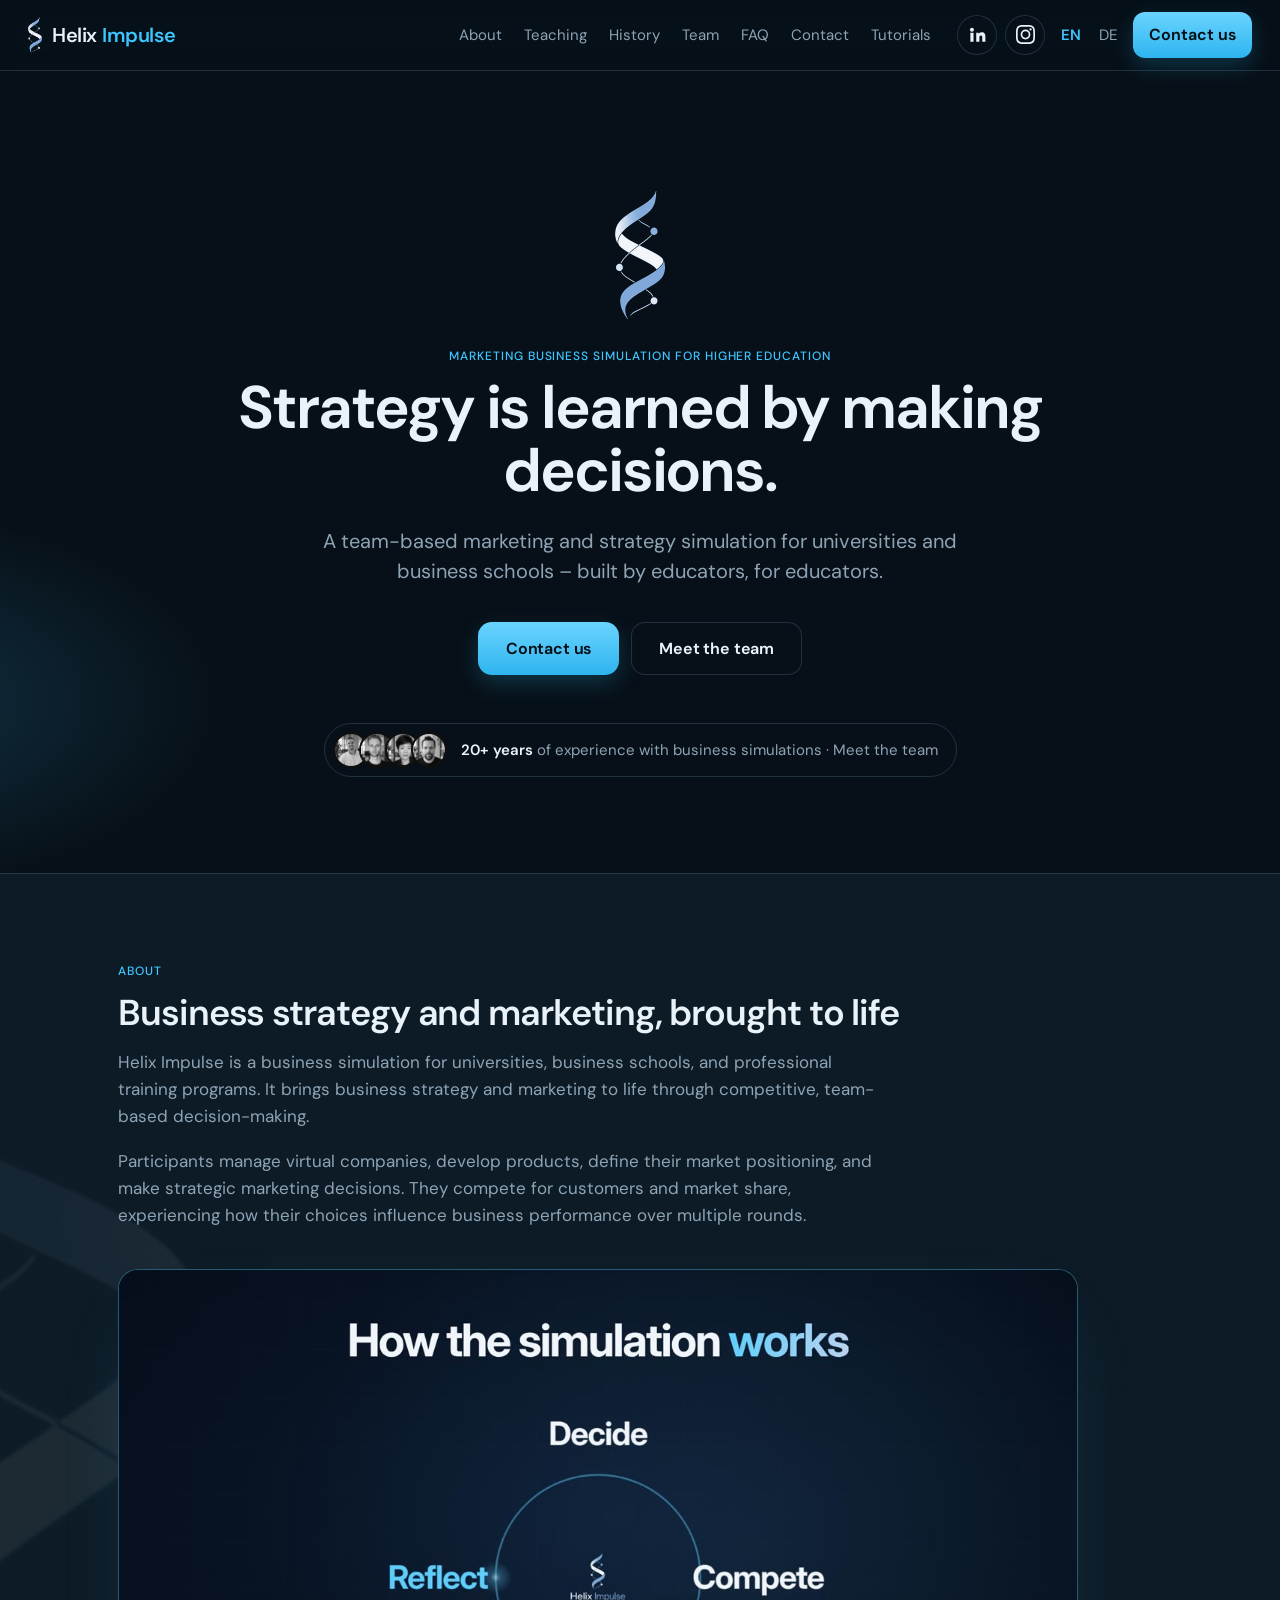
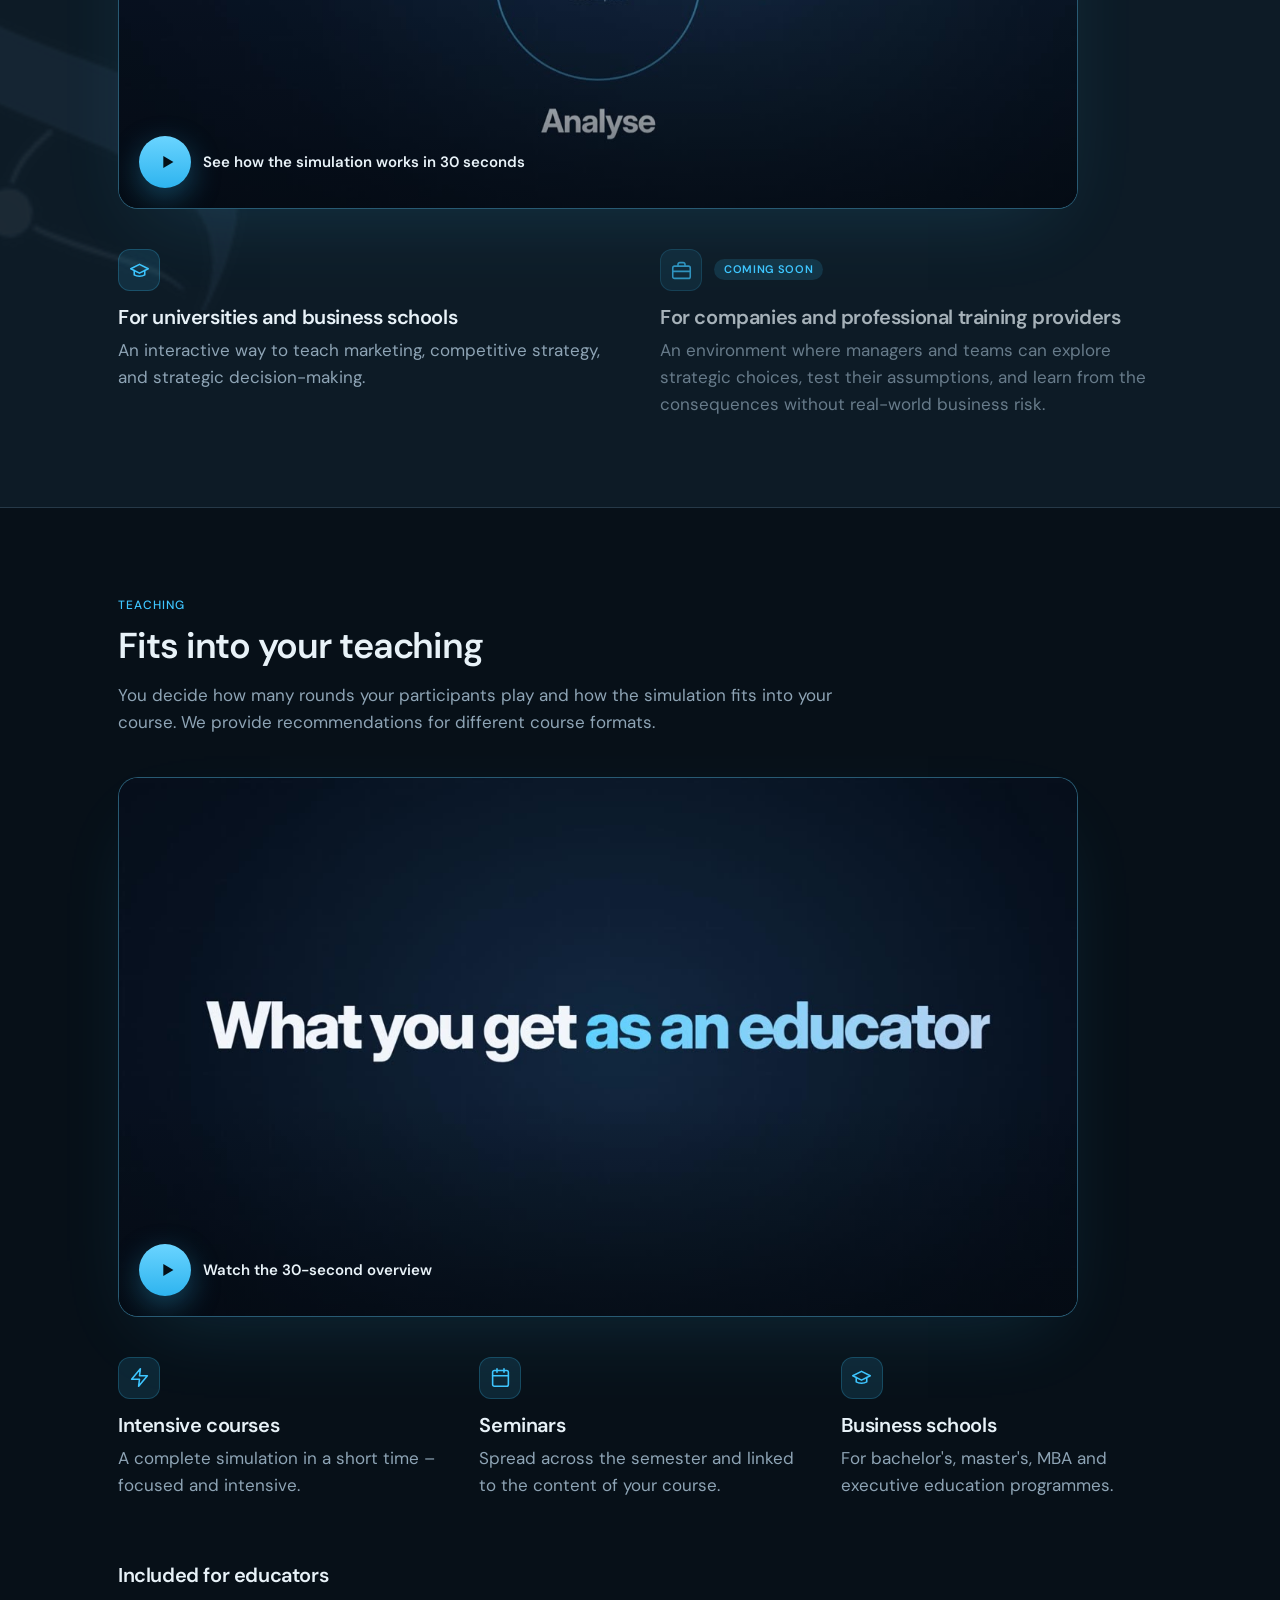
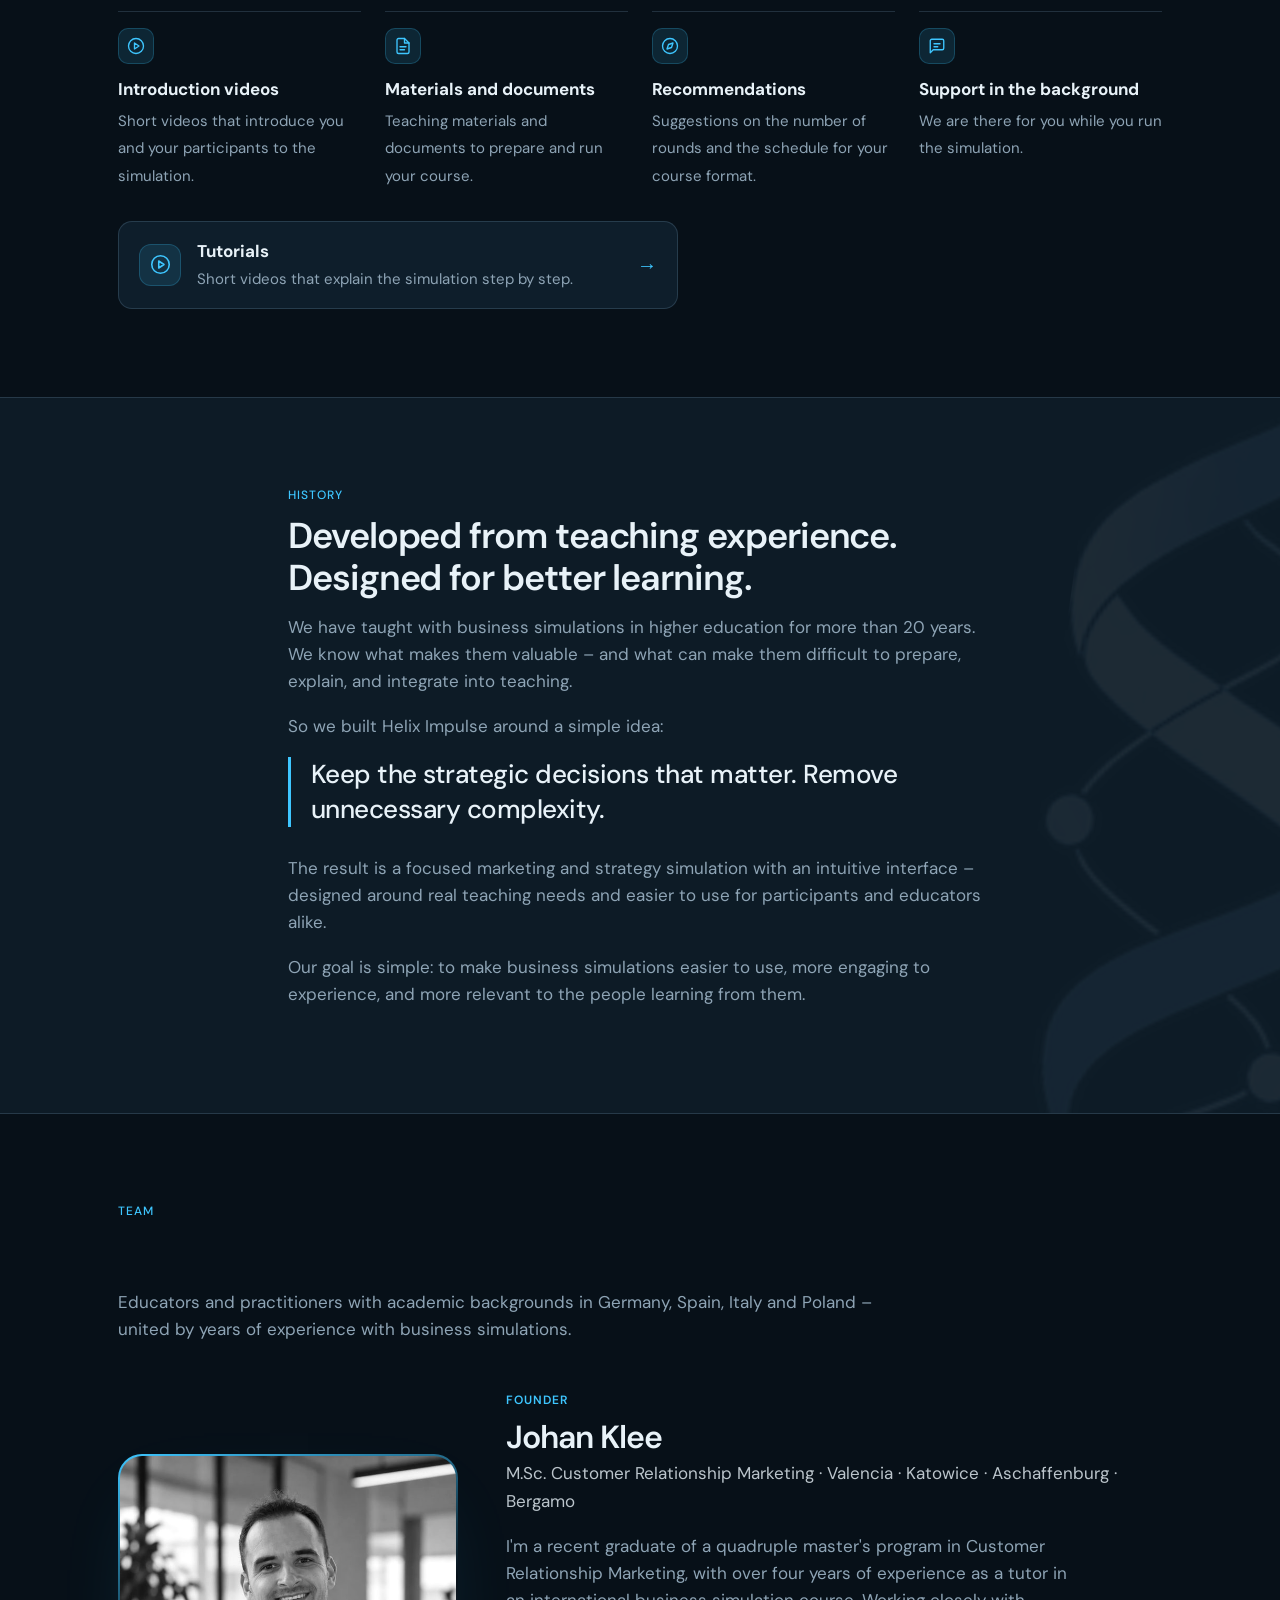
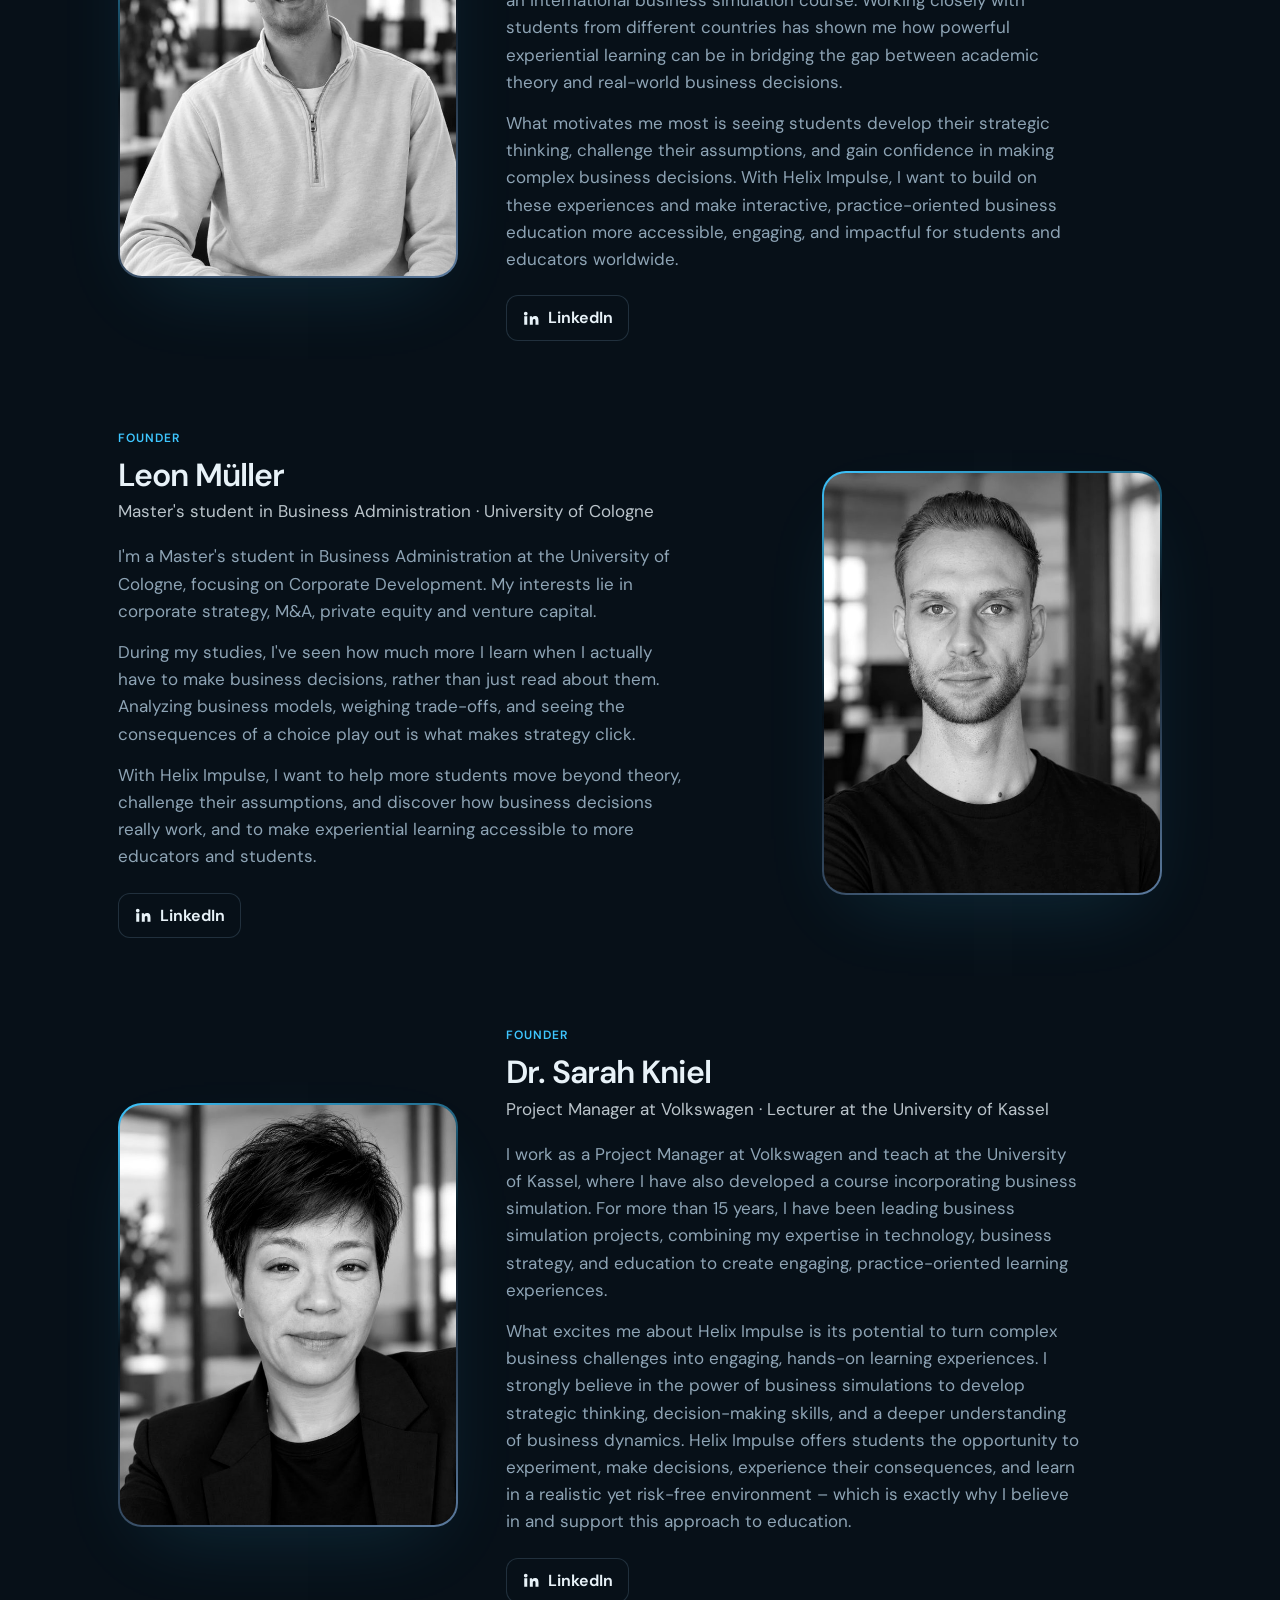
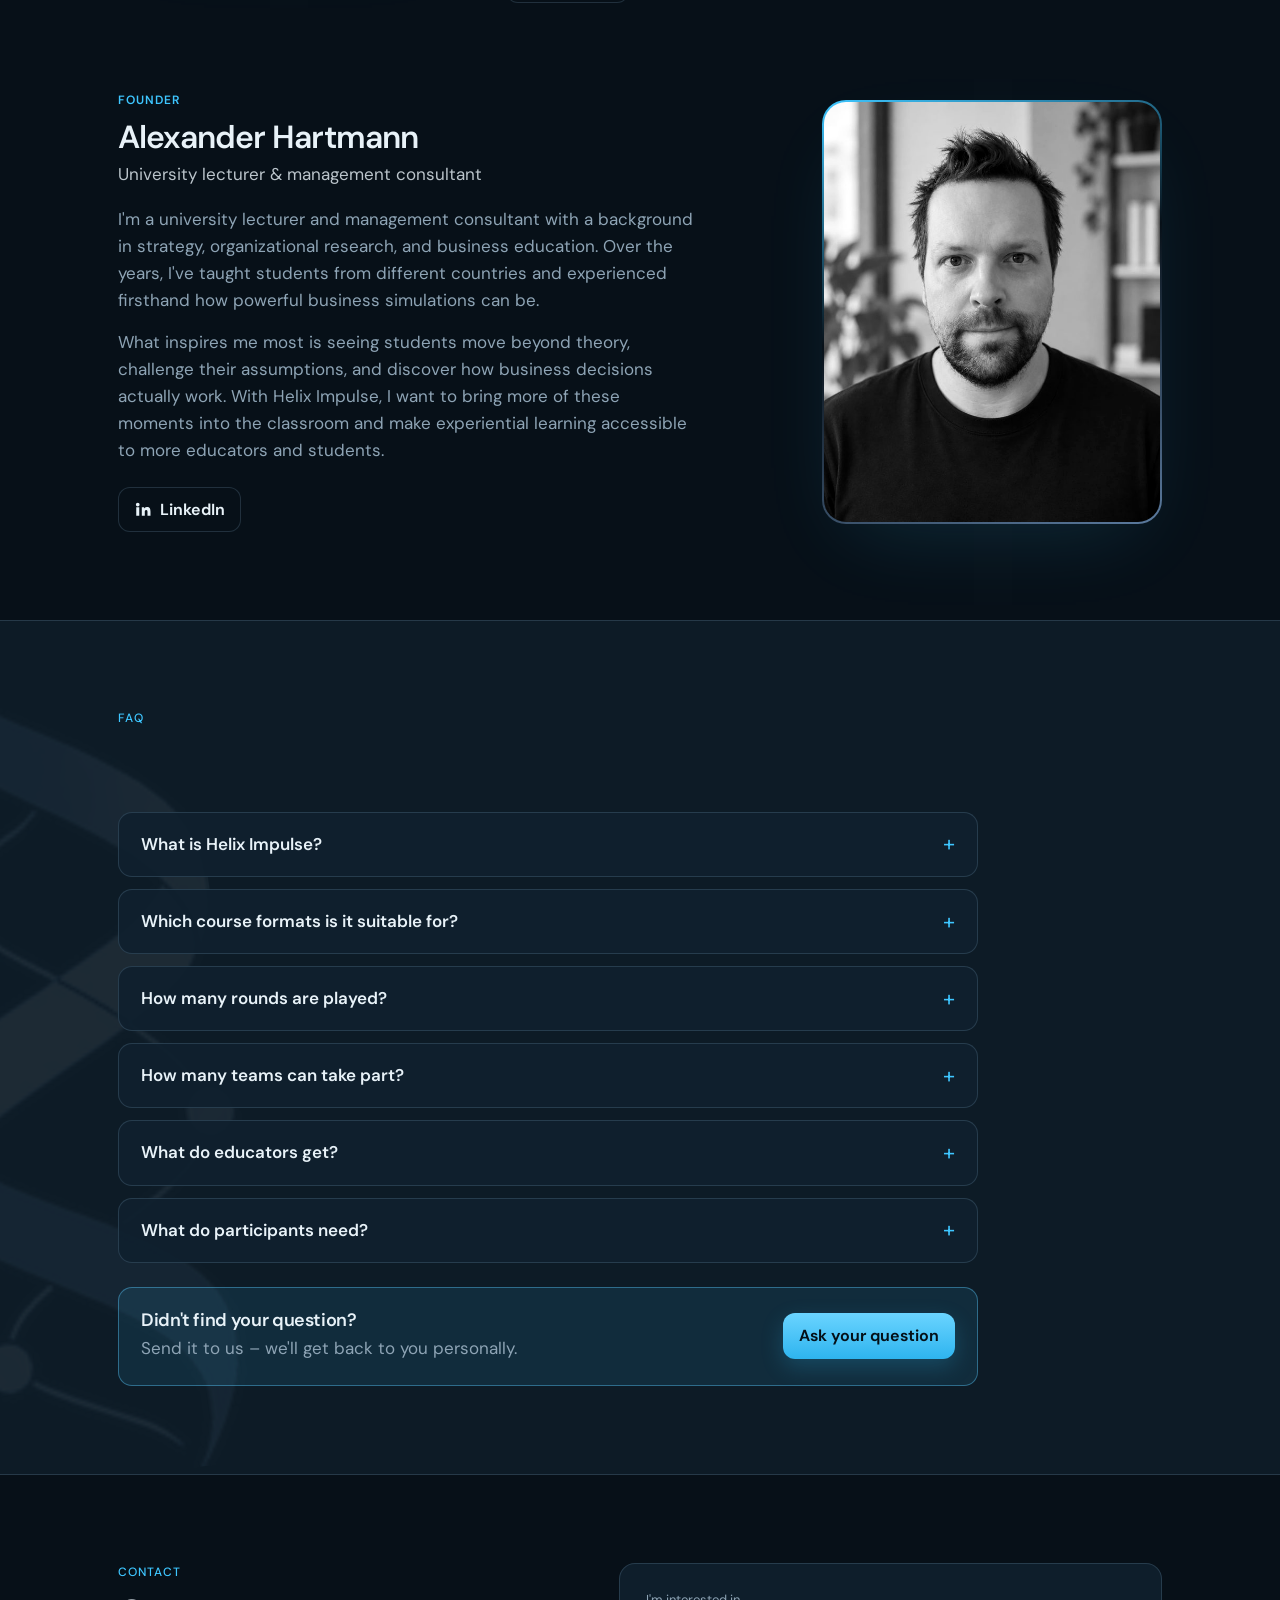
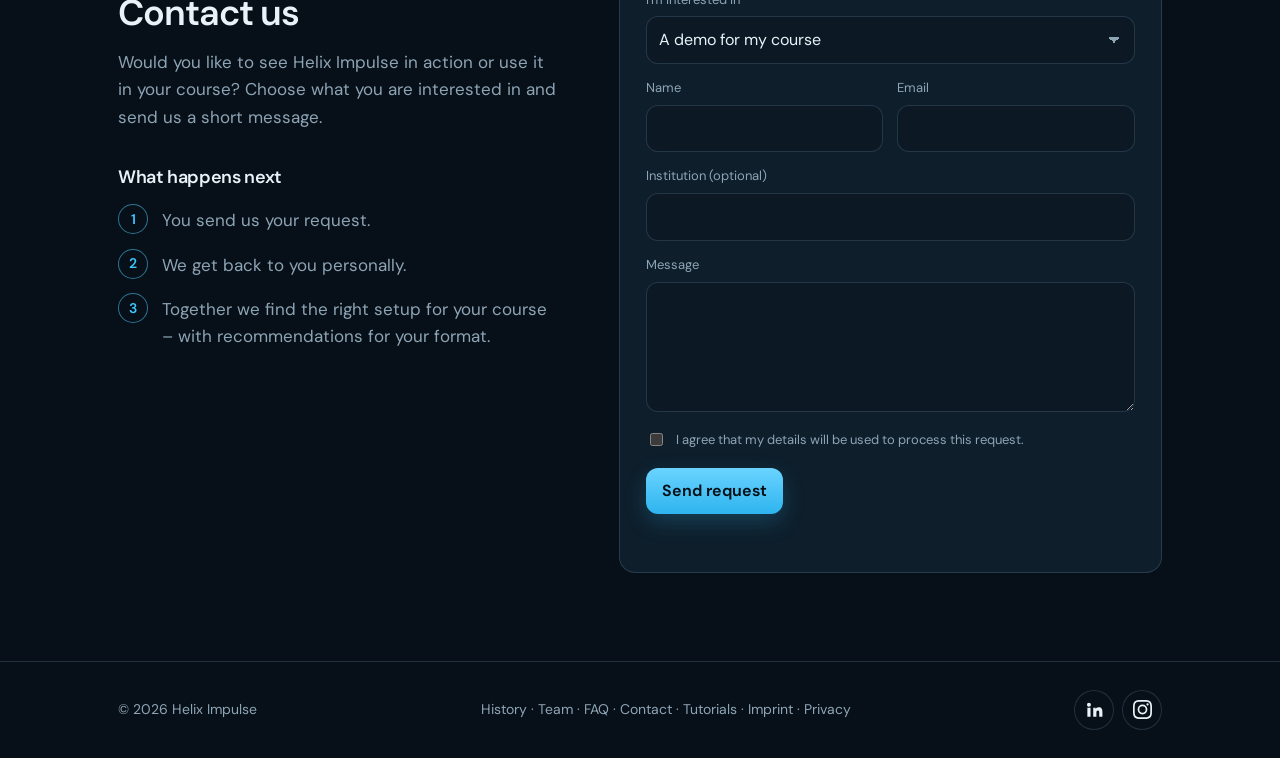
==== commit bbab19f4: "Page polish: remove duplicates, FAQ before contact, next steps by the form, slimmer top bar Co-Autho" ====
--- a/index.html
+++ b/index.html
@@ -195,6 +195,11 @@
     .faq-a p { color: var(--muted); margin: 0 0 18px; max-width: 46rem; }
     .faq-more { display: flex; align-items: center; justify-content: space-between; gap: 20px; flex-wrap: wrap; max-width: 860px; margin-top: 24px; padding: 22px; border-radius: 14px; background: color-mix(in srgb, var(--accent) 10%, transparent); border: 1px solid color-mix(in srgb, var(--accent) 30%, var(--line)); }
     .faq-more h3 { font-size: 18px; margin: 0 0 4px; }
+    .next-title { font-size: 18px; margin: 36px 0 16px; }
+    .next { list-style: none; margin: 0; padding: 0; display: grid; gap: 14px; }
+    .next li { display: flex; gap: 14px; align-items: flex-start; color: var(--muted); }
+    .next .n { flex: none; display: inline-grid; place-items: center; width: 30px; height: 30px; border-radius: 50%; font-size: 14px; font-weight: 600; color: var(--accent); box-shadow: inset 0 0 0 1px color-mix(in srgb, var(--accent) 45%, var(--line)); }
+    .next li > span:last-child { padding-top: 3px; }
     .faq-more p { color: var(--muted); margin: 0; }
 
     /* Contact */
@@ -462,8 +467,8 @@
         <a href="#teaching" data-i18n="nav.teaching">Teaching</a>
         <a href="#history" data-i18n="nav.history">History</a>
         <a href="#team" data-i18n="nav.team">Team</a>
+        <a href="#faq" data-i18n="nav.faq">FAQ</a>
         <a href="#contact" data-i18n="nav.contact">Contact</a>
-        <a href="#faq" data-i18n="nav.faq">FAQ</a>
         <a href="tutorials.html" data-i18n="nav.tutorials">Tutorials</a>
       </nav>
       <span class="social top-social"><a class="soc" href="https://www.linkedin.com/company/heliximpulse/" target="_blank" rel="noopener" aria-label="Helix Impulse on LinkedIn"><svg viewBox="0 0 24 24" aria-hidden="true"><path d="M4.98 3.5a2.5 2.5 0 1 1 0 5 2.5 2.5 0 0 1 0-5ZM3 9.75h4v11.25H3V9.75Zm6.5 0h3.83v1.54h.06c.53-1 1.84-2.06 3.79-2.06 4.05 0 4.8 2.67 4.8 6.14V21h-4v-4.98c0-1.19-.02-2.72-1.66-2.72-1.66 0-1.92 1.3-1.92 2.63V21h-4V9.75Z"/></svg></a><a class="soc" href="https://www.instagram.com/heliximpulse/" target="_blank" rel="noopener" aria-label="Helix Impulse on Instagram"><svg viewBox="0 0 24 24" aria-hidden="true"><path d="M12 2.2c3.2 0 3.58 0 4.85.07 3.25.15 4.77 1.69 4.92 4.92.06 1.27.07 1.65.07 4.85s0 3.58-.07 4.85c-.15 3.23-1.66 4.77-4.92 4.92-1.27.06-1.65.07-4.85.07s-3.58 0-4.85-.07c-3.26-.15-4.77-1.7-4.92-4.92C2.17 15.58 2.16 15.2 2.16 12s0-3.58.07-4.85C2.38 3.92 3.9 2.38 7.15 2.23 8.42 2.17 8.8 2.16 12 2.16ZM12 0C8.74 0 8.33 0 7.05.07 2.7.27.27 2.69.07 7.05 0 8.33 0 8.74 0 12s0 3.67.07 4.95c.2 4.36 2.62 6.78 6.98 6.98C8.33 24 8.74 24 12 24s3.67 0 4.95-.07c4.35-.2 6.78-2.62 6.98-6.98.06-1.28.07-1.69.07-4.95s0-3.67-.07-4.95C23.73 2.7 21.31.27 16.95.07 15.67 0 15.26 0 12 0Zm0 5.84a6.16 6.16 0 1 0 0 12.32 6.16 6.16 0 0 0 0-12.32ZM12 16a4 4 0 1 1 0-8 4 4 0 0 1 0 8Zm6.4-11.85a1.44 1.44 0 1 0 0 2.88 1.44 1.44 0 0 0 0-2.88Z"/></svg></a></span>
@@ -471,7 +476,6 @@
         <button type="button" data-lang="en" aria-pressed="true">EN</button>
         <button type="button" data-lang="de" aria-pressed="false">DE</button>
       </div>
-      <a class="btn ghost topbar-cta" href="#about" data-i18n="hero.secondary">Learn more</a>
       <a class="btn topbar-contact" href="#contact"><span class="long" data-i18n="nav.cta">Contact us</span><span class="short" data-i18n="nav.ctaShort">Contact</span></a>
       <button type="button" class="menu-toggle" aria-label="Menu" aria-expanded="false" aria-controls="mobile-menu"><span></span><span></span><span></span></button>
     </div>
@@ -480,8 +484,8 @@
       <a href="#teaching" data-i18n="nav.teaching">Teaching</a>
       <a href="#history" data-i18n="nav.history">History</a>
       <a href="#team" data-i18n="nav.team">Team</a>
+      <a href="#faq" data-i18n="nav.faq">FAQ</a>
       <a href="#contact" data-i18n="nav.contact">Contact</a>
-      <a href="#faq" data-i18n="nav.faq">FAQ</a>
       <a href="tutorials.html" data-i18n="nav.tutorials">Tutorials</a>
       <span class="social"><a class="soc" href="https://www.linkedin.com/company/heliximpulse/" target="_blank" rel="noopener" aria-label="Helix Impulse on LinkedIn"><svg viewBox="0 0 24 24" aria-hidden="true"><path d="M4.98 3.5a2.5 2.5 0 1 1 0 5 2.5 2.5 0 0 1 0-5ZM3 9.75h4v11.25H3V9.75Zm6.5 0h3.83v1.54h.06c.53-1 1.84-2.06 3.79-2.06 4.05 0 4.8 2.67 4.8 6.14V21h-4v-4.98c0-1.19-.02-2.72-1.66-2.72-1.66 0-1.92 1.3-1.92 2.63V21h-4V9.75Z"/></svg></a><a class="soc" href="https://www.instagram.com/heliximpulse/" target="_blank" rel="noopener" aria-label="Helix Impulse on Instagram"><svg viewBox="0 0 24 24" aria-hidden="true"><path d="M12 2.2c3.2 0 3.58 0 4.85.07 3.25.15 4.77 1.69 4.92 4.92.06 1.27.07 1.65.07 4.85s0 3.58-.07 4.85c-.15 3.23-1.66 4.77-4.92 4.92-1.27.06-1.65.07-4.85.07s-3.58 0-4.85-.07c-3.26-.15-4.77-1.7-4.92-4.92C2.17 15.58 2.16 15.2 2.16 12s0-3.58.07-4.85C2.38 3.92 3.9 2.38 7.15 2.23 8.42 2.17 8.8 2.16 12 2.16ZM12 0C8.74 0 8.33 0 7.05.07 2.7.27.27 2.69.07 7.05 0 8.33 0 8.74 0 12s0 3.67.07 4.95c.2 4.36 2.62 6.78 6.98 6.98C8.33 24 8.74 24 12 24s3.67 0 4.95-.07c4.35-.2 6.78-2.62 6.98-6.98.06-1.28.07-1.69.07-4.95s0-3.67-.07-4.95C23.73 2.7 21.31.27 16.95.07 15.67 0 15.26 0 12 0Zm0 5.84a6.16 6.16 0 1 0 0 12.32 6.16 6.16 0 0 0 0-12.32ZM12 16a4 4 0 1 1 0-8 4 4 0 0 1 0 8Zm6.4-11.85a1.44 1.44 0 1 0 0 2.88 1.44 1.44 0 0 0 0-2.88Z"/></svg></a></span>
       <a class="btn" href="#contact" data-i18n="hero.cta">Contact us</a>
@@ -542,14 +546,13 @@
           <button type="button" class="video-play" aria-label="Play video"><svg viewBox="0 0 24 24" aria-hidden="true"><path d="M8 5.5v13l11-6.5-11-6.5Z"/></svg><span data-i18n="vid.play">Watch the 30-second overview</span></button>
         </div>
       </figure>
-      <div class="cols four">
+      <div class="cols">
         <div><span class="ico" aria-hidden="true"><svg viewBox="0 0 24 24"><path d="M13 2 3 14h9l-1 8 10-12h-9l1-8Z"/></svg></span><h3 data-i18n="te.1t">Intensive courses</h3><p data-i18n="te.1p">A complete simulation in a short time – focused and intensive.</p></div>
         <div><span class="ico" aria-hidden="true"><svg viewBox="0 0 24 24"><rect x="3" y="4" width="18" height="18" rx="2"/><path d="M16 2v4M8 2v4M3 10h18"/></svg></span><h3 data-i18n="te.2t">Seminars</h3><p data-i18n="te.2p">Spread across the semester and linked to the content of your course.</p></div>
         <div><span class="ico" aria-hidden="true"><svg viewBox="0 0 24 24"><path d="M22 10 12 5 2 10l10 5 10-5Z"/><path d="M6 12v5c3 2 9 2 12 0v-5"/></svg></span><h3 data-i18n="te.3t">Business schools</h3><p data-i18n="te.3p">For bachelor's, master's, MBA and executive education programmes.</p></div>
-        <div class="upcoming"><span class="soon" data-i18n="soon">Coming soon</span><span class="ico" aria-hidden="true"><svg viewBox="0 0 24 24"><rect x="2" y="7" width="20" height="14" rx="2"/><path d="M16 7V5a2 2 0 0 0-2-2h-4a2 2 0 0 0-2 2v2M2 13h20"/></svg></span><h3 data-i18n="te.4t">Professional training</h3><p data-i18n="te.4p">For managers and teams – in company programs and with training providers.</p></div>
       </div>
 
-      <h3 class="sub" data-i18n="te.getTitle">What you get as an educator</h3>
+      <h3 class="sub" data-i18n="te.getTitle">Included for educators</h3>
       <ul class="get">
         <li><span class="ico" aria-hidden="true"><svg viewBox="0 0 24 24"><circle cx="12" cy="12" r="10"/><path d="m10 8 6 4-6 4V8Z"/></svg></span><strong data-i18n="te.g1t">Introduction videos</strong><span data-i18n="te.g1p">Short videos that introduce you and your participants to the simulation.</span></li>
         <li><span class="ico" aria-hidden="true"><svg viewBox="0 0 24 24"><path d="M14 2H6a2 2 0 0 0-2 2v16a2 2 0 0 0 2 2h12a2 2 0 0 0 2-2V8Z"/><path d="M14 2v6h6M8 13h8M8 17h6"/></svg></span><strong data-i18n="te.g2t">Materials and documents</strong><span data-i18n="te.g2p">Teaching materials and documents to prepare and run your course.</span></li>
@@ -631,37 +634,6 @@
     </div>
   </section>
 
-  <section id="contact">
-    <div class="wrap contact">
-      <div class="contact-info">
-        <div class="tag" data-i18n="ct.tag">Contact</div>
-        <h2 data-i18n="ct.title">Contact us</h2>
-        <p class="muted" data-i18n="ct.intro">Would you like to see Helix Impulse in action or use it in your course? Choose what you are interested in and send us a short message.</p>
-      </div>
-      <form id="contact-form" novalidate>
-        <label style="margin-top:0"><span data-i18n="f.type">I'm interested in</span>
-          <select class="input" name="type">
-            <option value="Demo for a course" data-i18n="f.t1">A demo for my course</option>
-            <option value="License" data-i18n="f.t4">A license for my institution</option>
-            <option value="General question" data-i18n="f.t2">A general question</option>
-            <option value="Professional training" data-i18n="f.t3">Professional training (coming soon)</option>
-          </select>
-        </label>
-        <div class="pair">
-          <label><span data-i18n="f.name">Name</span><input class="input" name="name" autocomplete="name" required></label>
-          <label><span data-i18n="f.email">Email</span><input class="input" name="email" type="email" autocomplete="email" required></label>
-        </div>
-        <label><span data-i18n="f.org">Institution (optional)</span><input class="input" name="org" autocomplete="organization"></label>
-        <label><span data-i18n="f.msg">Message</span><textarea name="message" required></textarea></label>
-        <input type="text" name="botcheck" class="honey" tabindex="-1" autocomplete="off" aria-hidden="true">
-        <label class="check"><input type="checkbox" name="consent" required><span data-i18n="f.consent">I agree that my details will be used to process this request.</span></label>
-        <div style="margin-top:14px"><button class="btn" type="submit" data-i18n="f.submit">Send request</button></div>
-        <p class="note" id="form-note" role="status"></p>
-      </form>
-    </div>
-  </section>
-
-
   <section id="faq" class="alt">
     <div class="wrap">
       <div class="tag" data-i18n="faq.tag">FAQ</div>
@@ -702,10 +674,47 @@
     </div>
   </section>
 
+  <section id="contact">
+    <div class="wrap contact">
+      <div class="contact-info">
+        <div class="tag" data-i18n="ct.tag">Contact</div>
+        <h2 data-i18n="ct.title">Contact us</h2>
+        <p class="muted" data-i18n="ct.intro">Would you like to see Helix Impulse in action or use it in your course? Choose what you are interested in and send us a short message.</p>
+        <h3 class="next-title" data-i18n="ct.nextTitle">What happens next</h3>
+        <ol class="next">
+          <li><span class="n">1</span><span data-i18n="ct.n1">You send us your request.</span></li>
+          <li><span class="n">2</span><span data-i18n="ct.n2">We get back to you personally.</span></li>
+          <li><span class="n">3</span><span data-i18n="ct.n3">Together we find the right setup for your course – with recommendations for your format.</span></li>
+        </ol>
+      </div>
+      <form id="contact-form" novalidate>
+        <label style="margin-top:0"><span data-i18n="f.type">I'm interested in</span>
+          <select class="input" name="type">
+            <option value="Demo for a course" data-i18n="f.t1">A demo for my course</option>
+            <option value="License" data-i18n="f.t4">A license for my institution</option>
+            <option value="General question" data-i18n="f.t2">A general question</option>
+            <option value="Professional training" data-i18n="f.t3">Professional training (coming soon)</option>
+          </select>
+        </label>
+        <div class="pair">
+          <label><span data-i18n="f.name">Name</span><input class="input" name="name" autocomplete="name" required></label>
+          <label><span data-i18n="f.email">Email</span><input class="input" name="email" type="email" autocomplete="email" required></label>
+        </div>
+        <label><span data-i18n="f.org">Institution (optional)</span><input class="input" name="org" autocomplete="organization"></label>
+        <label><span data-i18n="f.msg">Message</span><textarea name="message" required></textarea></label>
+        <input type="text" name="botcheck" class="honey" tabindex="-1" autocomplete="off" aria-hidden="true">
+        <label class="check"><input type="checkbox" name="consent" required><span data-i18n="f.consent">I agree that my details will be used to process this request.</span></label>
+        <div style="margin-top:14px"><button class="btn" type="submit" data-i18n="f.submit">Send request</button></div>
+        <p class="note" id="form-note" role="status"></p>
+      </form>
+    </div>
+  </section>
+
+
   <footer>
     <div class="wrap">
       <span>© <span id="y"></span> Helix Impulse</span>
-      <span><a href="#history" data-i18n="nav.history">History</a> · <a href="#team" data-i18n="nav.team">Team</a> · <a href="#contact" data-i18n="nav.contact">Contact</a> · <a href="#faq" data-i18n="nav.faq">FAQ</a> · <a href="tutorials.html" data-i18n="nav.tutorials">Tutorials</a> · <a href="impressum.html" data-i18n="ft.imprint">Imprint</a> · <a href="datenschutz.html" data-i18n="ft.privacy">Privacy</a></span>
+      <span><a href="#history" data-i18n="nav.history">History</a> · <a href="#team" data-i18n="nav.team">Team</a> · <a href="#faq" data-i18n="nav.faq">FAQ</a> · <a href="#contact" data-i18n="nav.contact">Contact</a> · <a href="tutorials.html" data-i18n="nav.tutorials">Tutorials</a> · <a href="impressum.html" data-i18n="ft.imprint">Imprint</a> · <a href="datenschutz.html" data-i18n="ft.privacy">Privacy</a></span>
 
       <span class="social"><a href="https://www.linkedin.com/company/heliximpulse/" target="_blank" rel="noopener" aria-label="Helix Impulse on LinkedIn"><svg viewBox="0 0 24 24" aria-hidden="true"><path d="M4.98 3.5a2.5 2.5 0 1 1 0 5 2.5 2.5 0 0 1 0-5ZM3 9.75h4v11.25H3V9.75Zm6.5 0h3.83v1.54h.06c.53-1 1.84-2.06 3.79-2.06 4.05 0 4.8 2.67 4.8 6.14V21h-4v-4.98c0-1.19-.02-2.72-1.66-2.72-1.66 0-1.92 1.3-1.92 2.63V21h-4V9.75Z"/></svg></a><a href="https://www.instagram.com/heliximpulse/" target="_blank" rel="noopener" aria-label="Helix Impulse on Instagram"><svg viewBox="0 0 24 24" aria-hidden="true"><path d="M12 2.2c3.2 0 3.58 0 4.85.07 3.25.15 4.77 1.69 4.92 4.92.06 1.27.07 1.65.07 4.85s0 3.58-.07 4.85c-.15 3.23-1.66 4.77-4.92 4.92-1.27.06-1.65.07-4.85.07s-3.58 0-4.85-.07c-3.26-.15-4.77-1.7-4.92-4.92C2.17 15.58 2.16 15.2 2.16 12s0-3.58.07-4.85C2.38 3.92 3.9 2.38 7.15 2.23 8.42 2.17 8.8 2.16 12 2.16ZM12 0C8.74 0 8.33 0 7.05.07 2.7.27.27 2.69.07 7.05 0 8.33 0 8.74 0 12s0 3.67.07 4.95c.2 4.36 2.62 6.78 6.98 6.98C8.33 24 8.74 24 12 24s3.67 0 4.95-.07c4.35-.2 6.78-2.62 6.98-6.98.06-1.28.07-1.69.07-4.95s0-3.67-.07-4.95C23.73 2.7 21.31.27 16.95.07 15.67 0 15.26 0 12 0Zm0 5.84a6.16 6.16 0 1 0 0 12.32 6.16 6.16 0 0 0 0-12.32ZM12 16a4 4 0 1 1 0-8 4 4 0 0 1 0 8Zm6.4-11.85a1.44 1.44 0 1 0 0 2.88 1.44 1.44 0 0 0 0-2.88Z"/></svg></a></span>
     </div>
@@ -734,11 +743,11 @@
       'te.1t': 'Intensivkurse', 'te.1p': 'Eine vollständige Simulation in kurzer Zeit – fokussiert und intensiv.',
       'te.2t': 'Seminare', 'te.2p': 'Über das Semester verteilt und mit den Inhalten Ihrer Veranstaltung verknüpft.',
       'te.3t': 'Business Schools', 'te.3p': 'Für Bachelor, Master, MBA und Executive Education.',
-      'te.4t': 'Berufliche Weiterbildung', 'te.4p': 'Für Führungskräfte und Teams – in Unternehmensprogrammen und bei Weiterbildungsanbietern.',
       'vid.play': 'Überblick in 30 Sekunden ansehen',
       'vid.round': 'In 30 Sekunden sehen, wie die Simulation funktioniert',
       'tl.title': 'Tutorials', 'tl.text': 'Kurze Videos, die die Simulation Schritt für Schritt erklären.',
-      'te.getTitle': 'Was Sie als Lehrende erhalten',
+      'ct.nextTitle': 'So geht es weiter', 'ct.n1': 'Sie senden uns Ihre Anfrage.', 'ct.n2': 'Wir melden uns persönlich bei Ihnen.', 'ct.n3': 'Gemeinsam finden wir das passende Setup für Ihren Kurs – mit Empfehlungen für Ihr Format.',
+      'te.getTitle': 'Für Lehrende inklusive',
       'te.g1t': 'Einführungsvideos', 'te.g1p': 'Kurze Videos, die Sie und Ihre Teilnehmenden in die Simulation einführen.',
       'te.g2t': 'Materialien und Unterlagen', 'te.g2p': 'Lehrmaterialien und Unterlagen, um Ihre Veranstaltung vorzubereiten und durchzuführen.',
       'te.g3t': 'Empfehlungen', 'te.g3p': 'Vorschläge zur Zahl der Runden und zum Zeitplan für Ihr Format.',
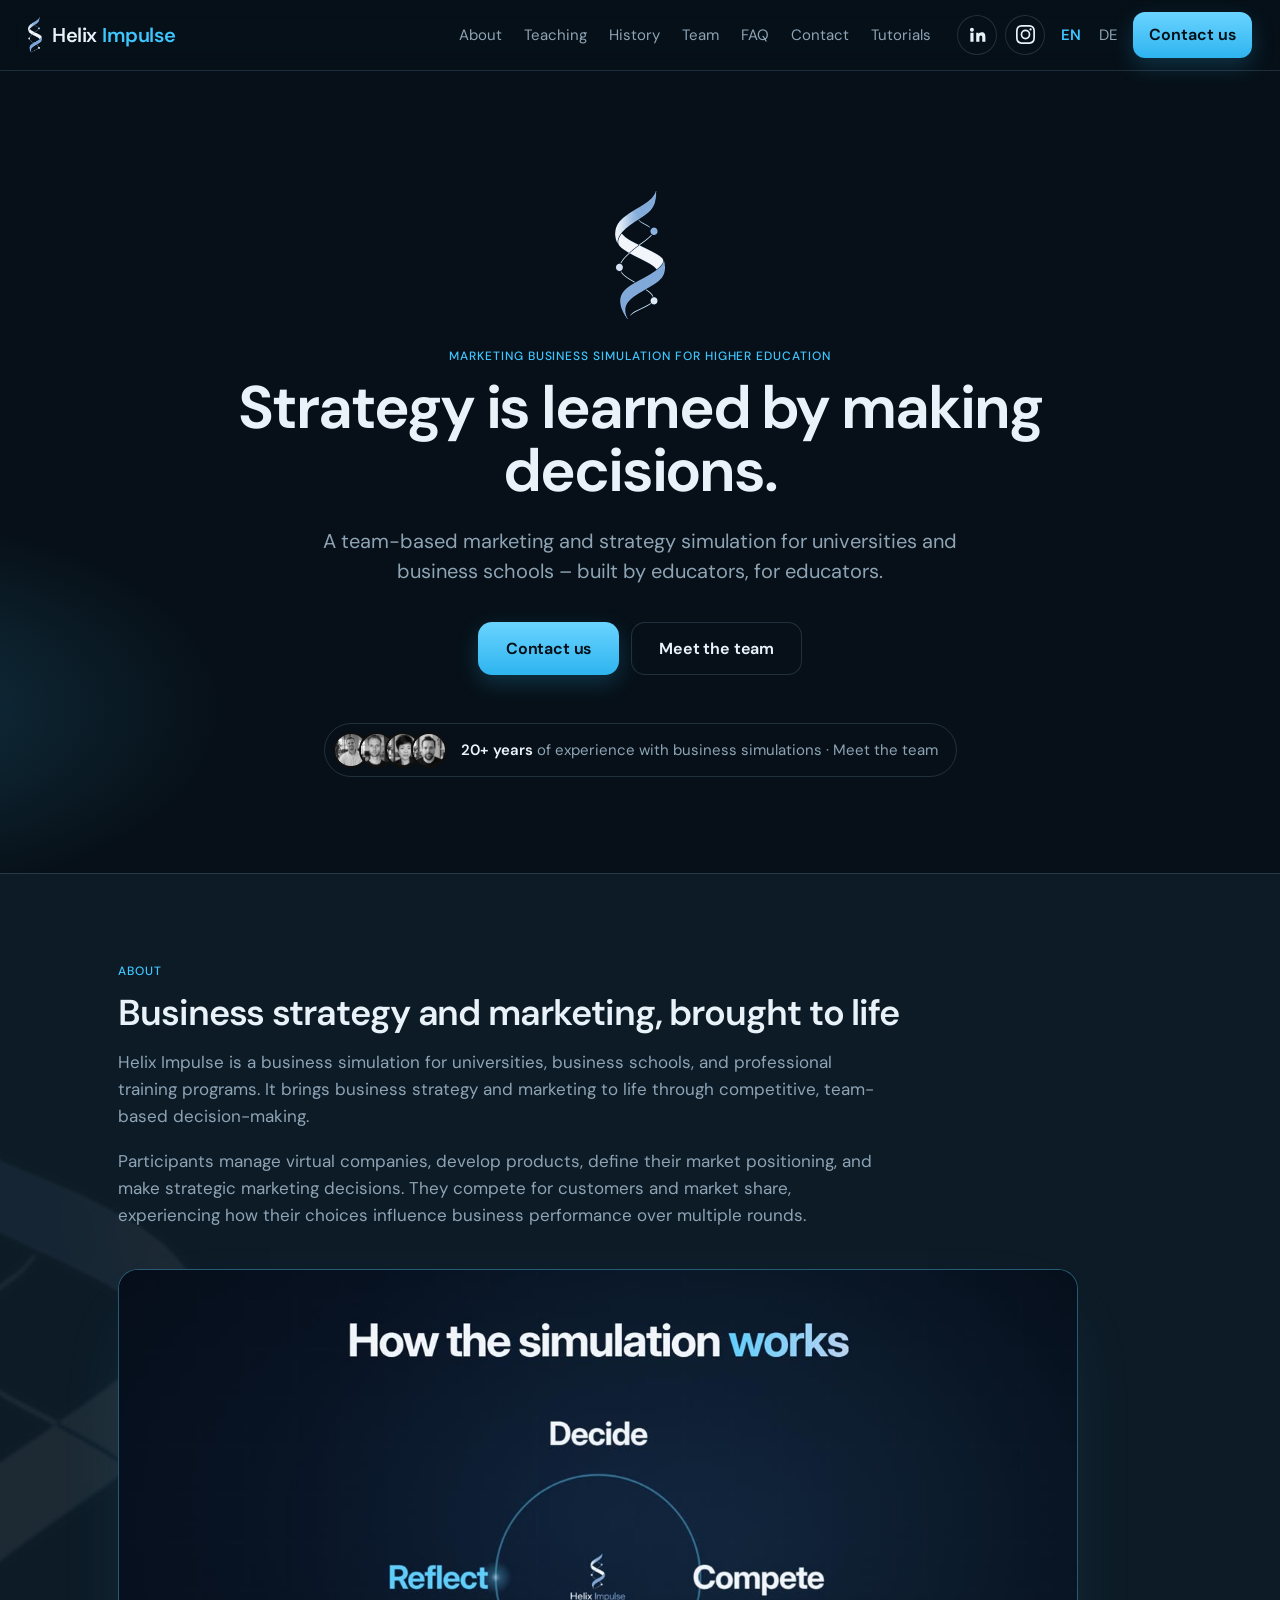
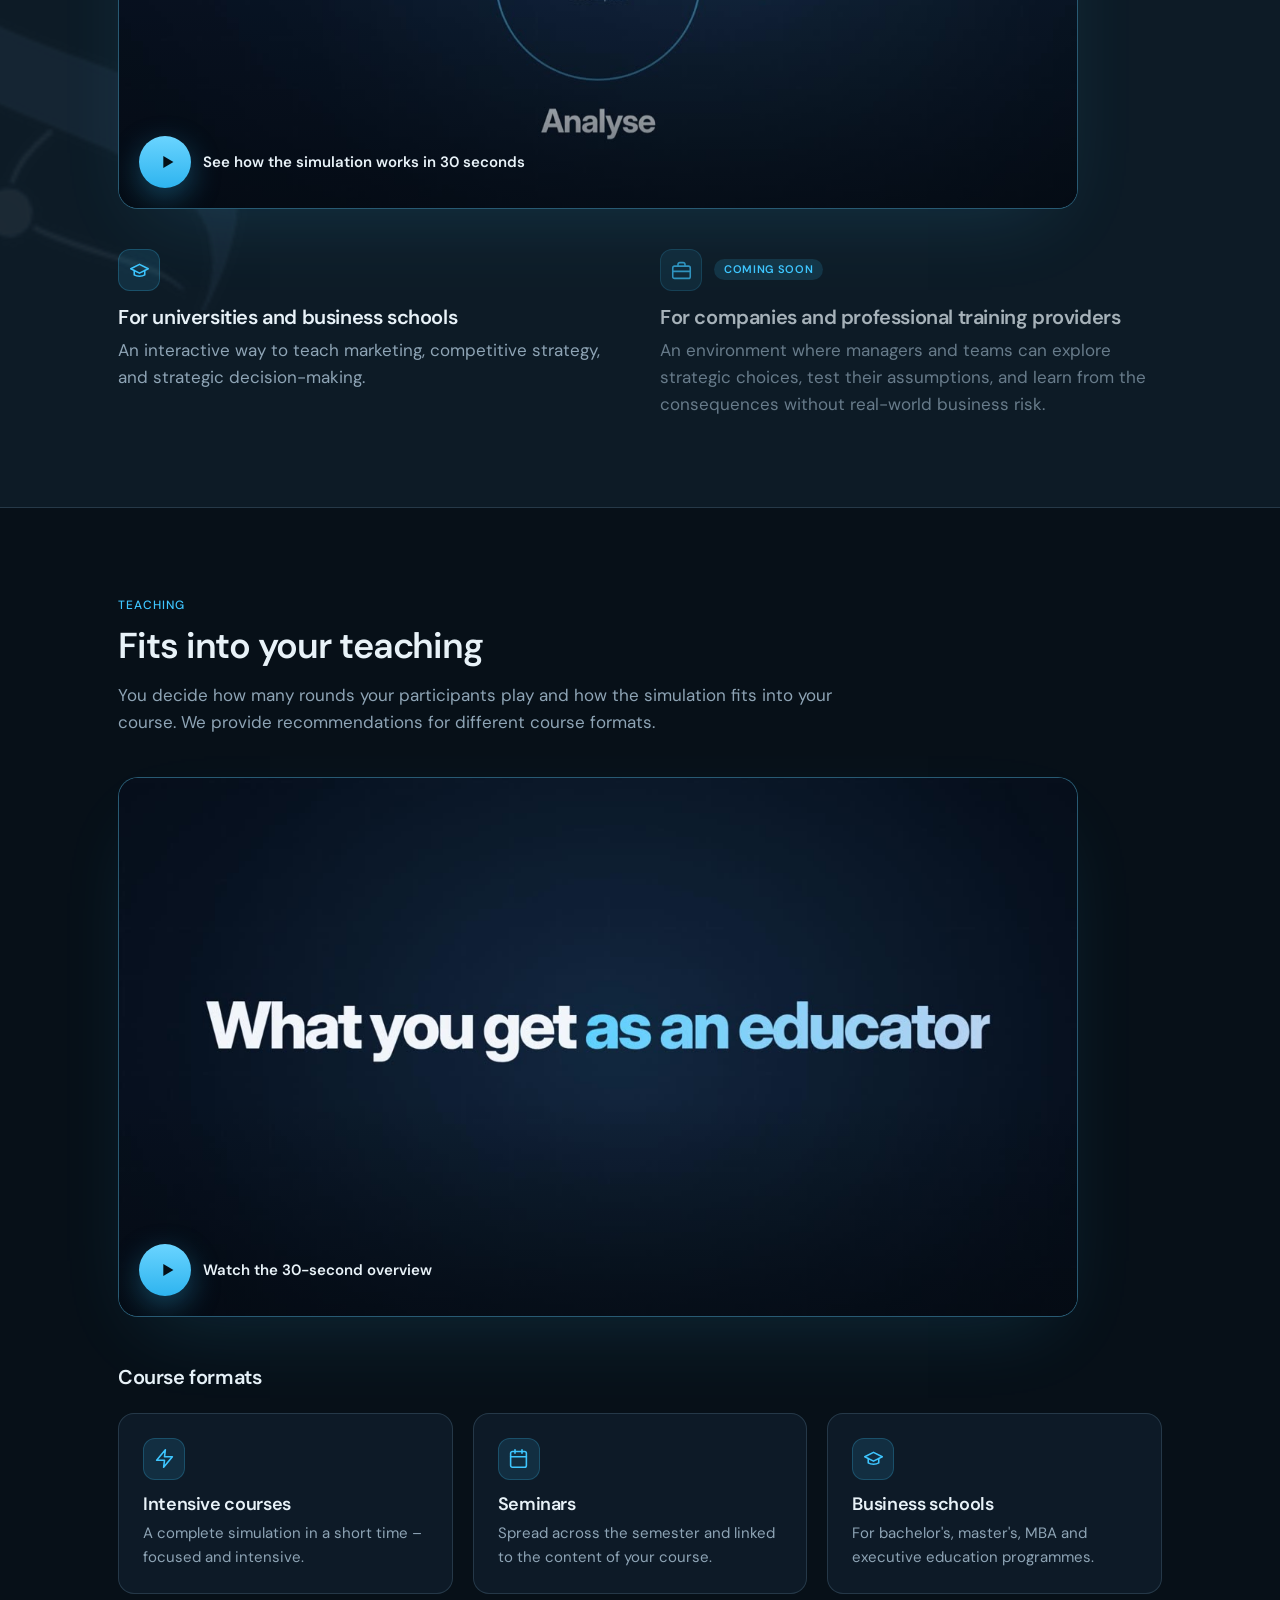
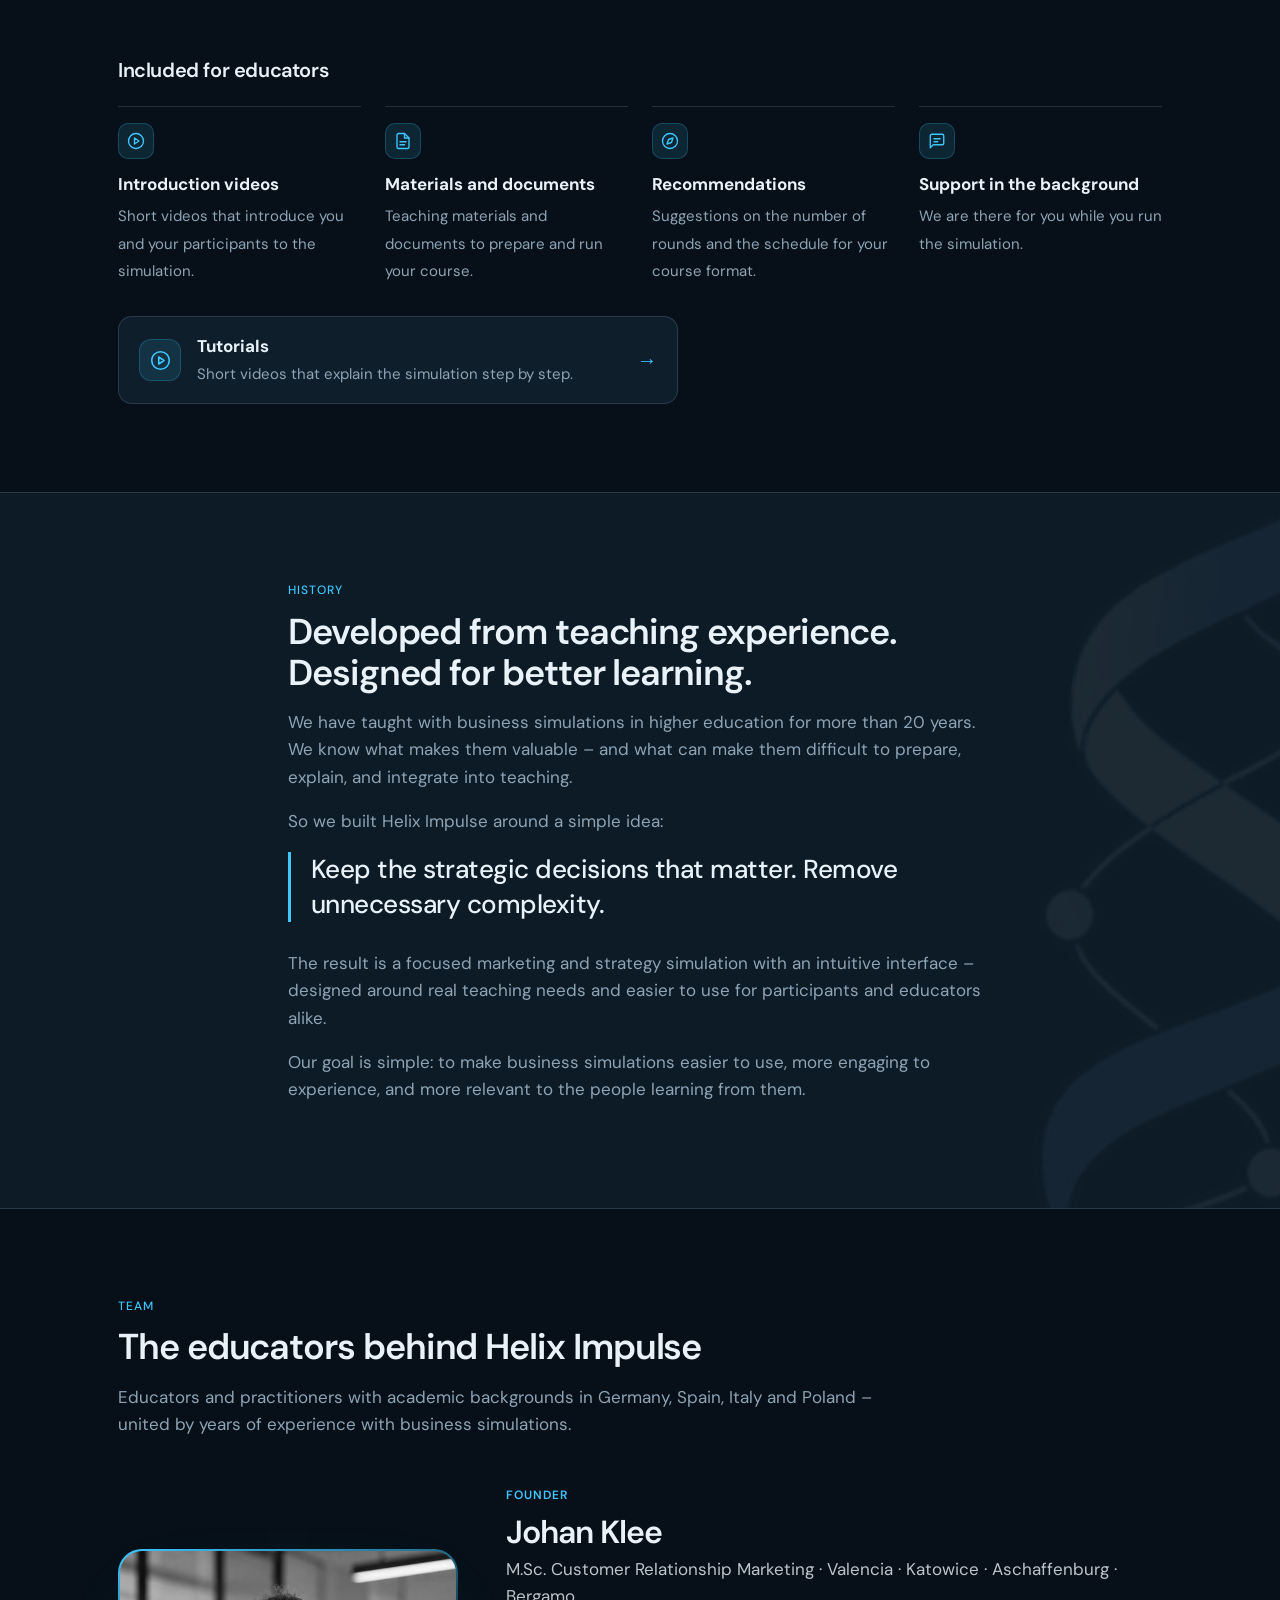
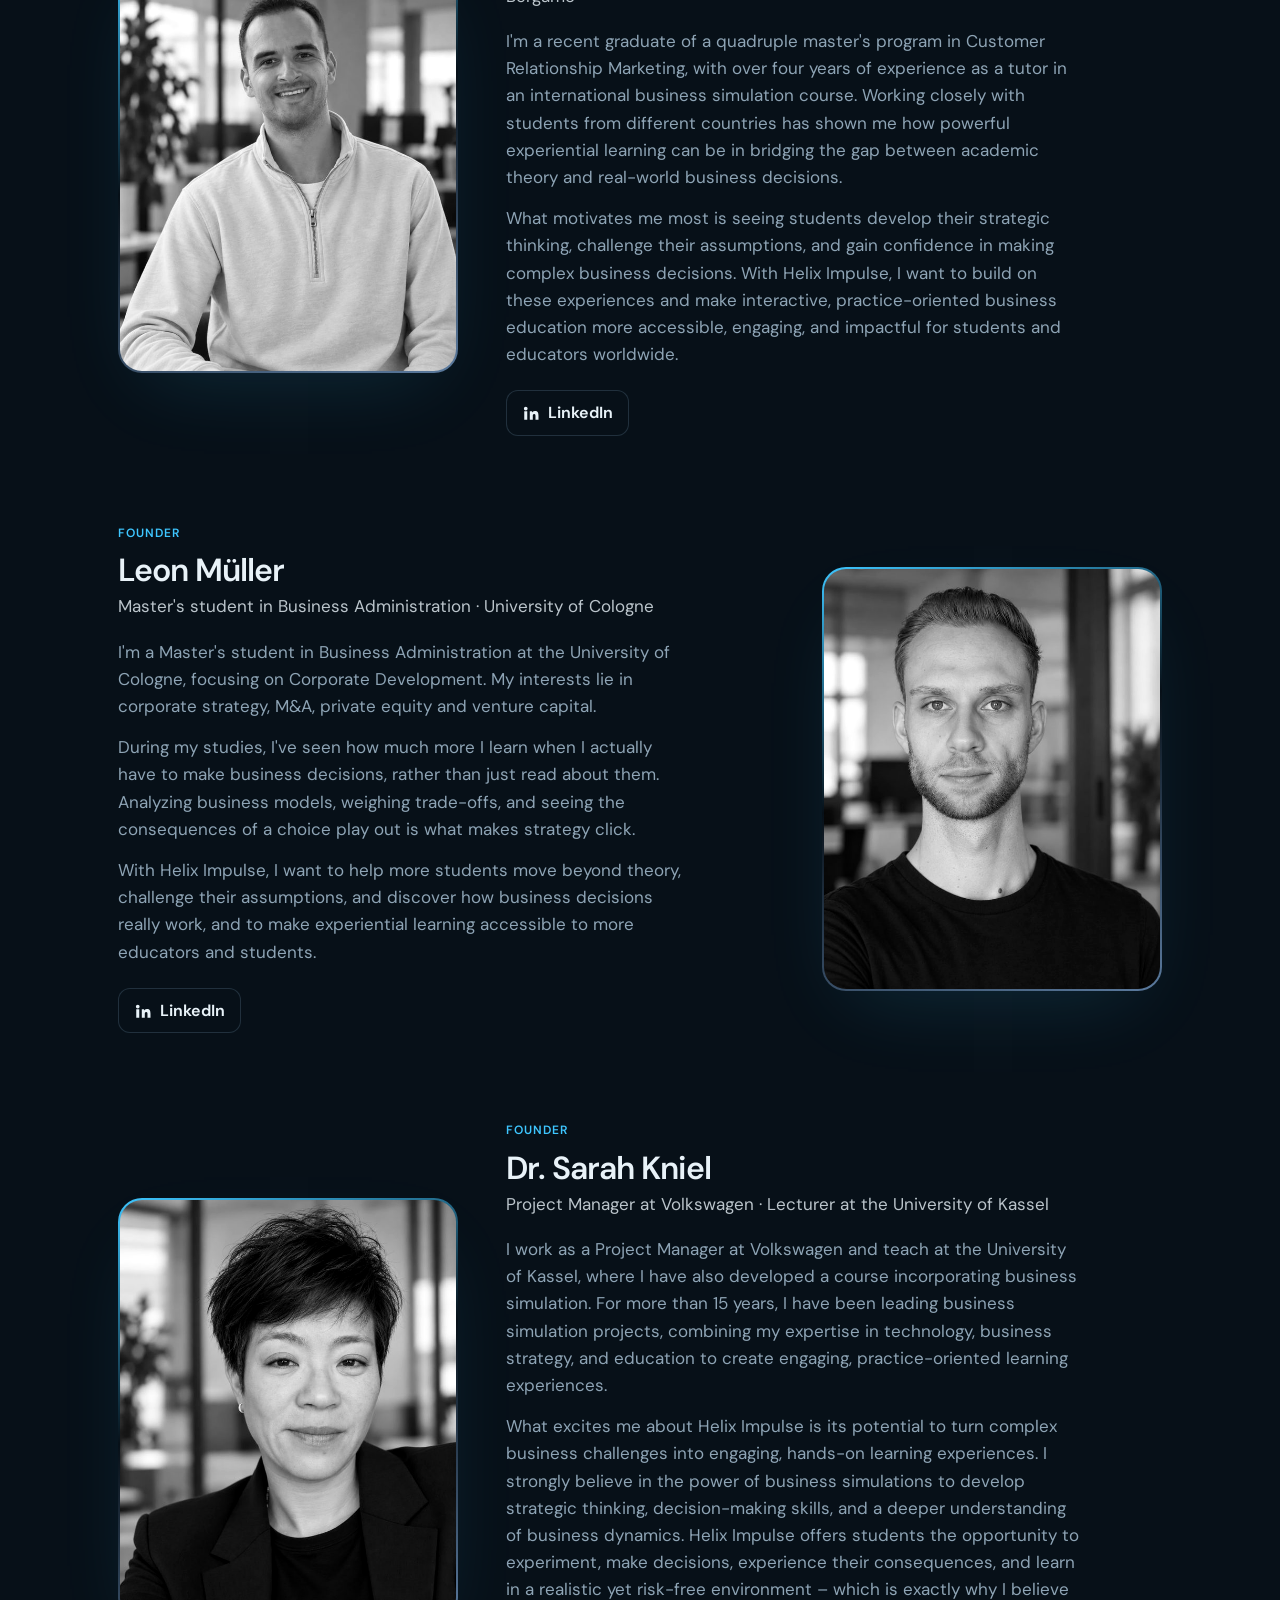
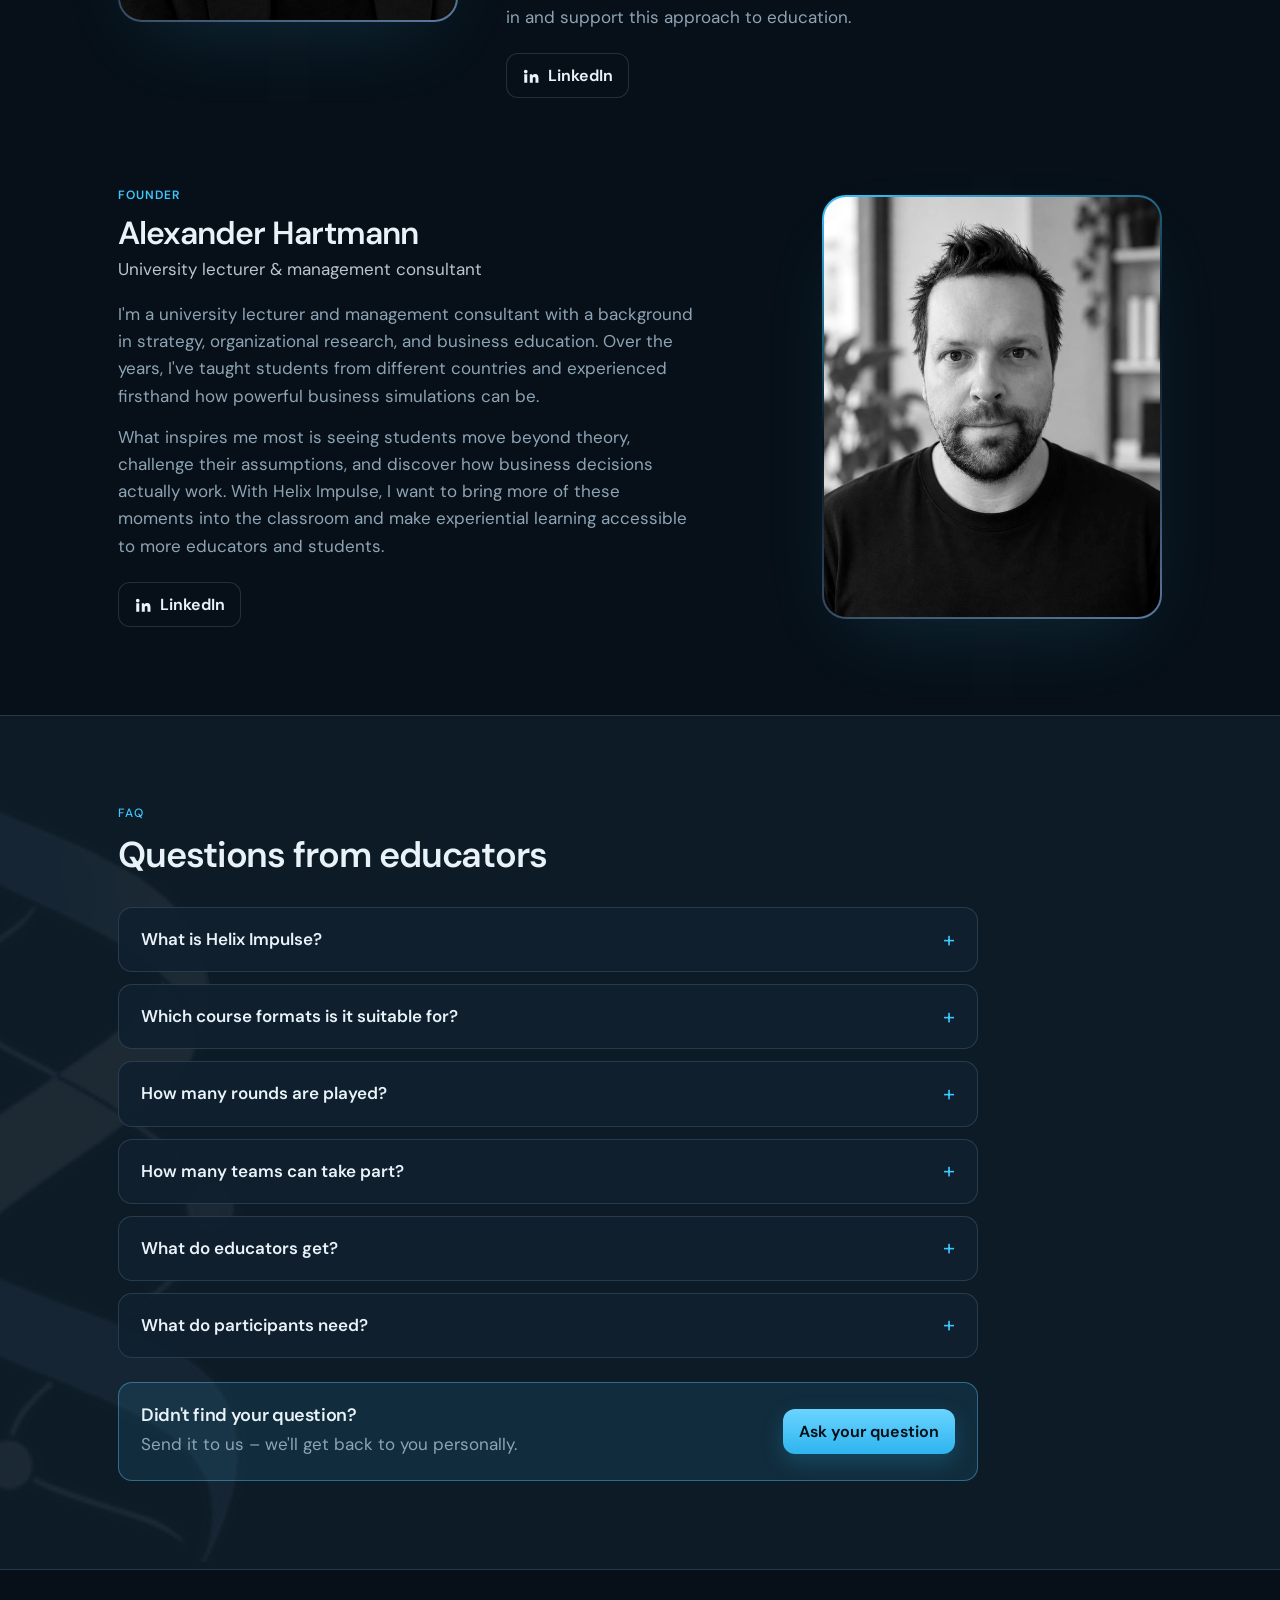
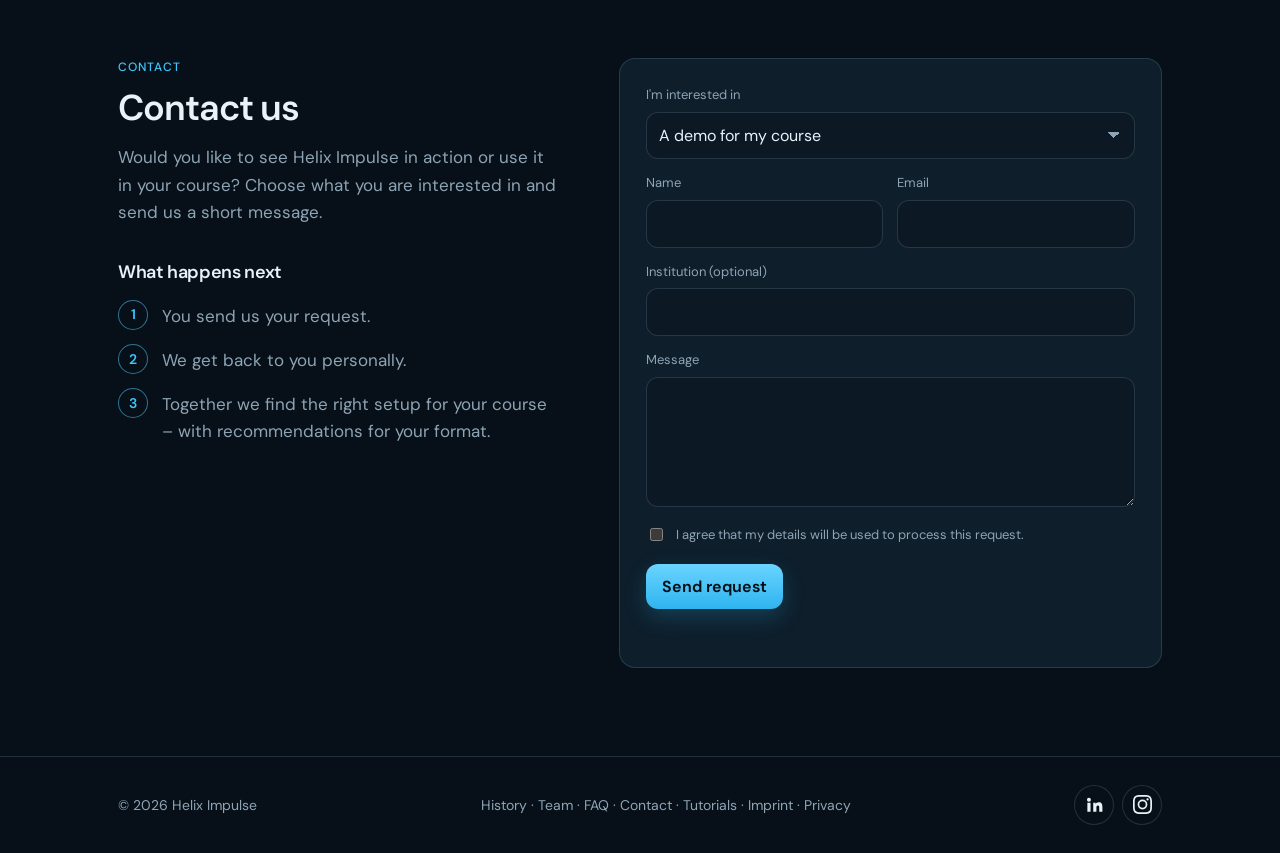
==== commit 9bf9bbf2: "Teaching: show course formats as cards with their own heading Co-Authored-By: Claude Opus 5.5 <norep" ====
--- a/index.html
+++ b/index.html
@@ -124,6 +124,11 @@
     .upcoming h3, .upcoming p { opacity: .7; }
     .soon { position: absolute; left: 54px; top: 10px; padding: 3px 10px; border-radius: 999px; background: color-mix(in srgb, var(--accent) 14%, transparent); color: var(--accent); font-size: 11px; font-weight: 600; letter-spacing: .06em; text-transform: uppercase; line-height: 1.4; white-space: nowrap; }
     .sub { font-size: 20px; margin: 64px 0 0; }
+    .sub-first { margin-top: 48px; }
+    .cols.formats { gap: 20px; margin-top: 24px; }
+    .cols.formats > div { padding: 24px; border: 1px solid var(--line); border-radius: 16px; background: color-mix(in srgb, var(--surf) 70%, transparent); }
+    .cols.formats h3 { font-size: 18px; margin: 0 0 6px; }
+    .cols.formats p { font-size: 15px; }
     .get { list-style: none; padding: 0; margin: 24px 0 0; display: grid; grid-template-columns: repeat(4, minmax(0, 1fr)); gap: 24px; }
     .get li { border-top: 1px solid var(--line); padding-top: 16px; }
     .get strong { display: block; margin-bottom: 4px; }
@@ -546,7 +551,8 @@
           <button type="button" class="video-play" aria-label="Play video"><svg viewBox="0 0 24 24" aria-hidden="true"><path d="M8 5.5v13l11-6.5-11-6.5Z"/></svg><span data-i18n="vid.play">Watch the 30-second overview</span></button>
         </div>
       </figure>
-      <div class="cols">
+      <h3 class="sub sub-first" data-i18n="te.formatsTitle">Course formats</h3>
+      <div class="cols formats">
         <div><span class="ico" aria-hidden="true"><svg viewBox="0 0 24 24"><path d="M13 2 3 14h9l-1 8 10-12h-9l1-8Z"/></svg></span><h3 data-i18n="te.1t">Intensive courses</h3><p data-i18n="te.1p">A complete simulation in a short time – focused and intensive.</p></div>
         <div><span class="ico" aria-hidden="true"><svg viewBox="0 0 24 24"><rect x="3" y="4" width="18" height="18" rx="2"/><path d="M16 2v4M8 2v4M3 10h18"/></svg></span><h3 data-i18n="te.2t">Seminars</h3><p data-i18n="te.2p">Spread across the semester and linked to the content of your course.</p></div>
         <div><span class="ico" aria-hidden="true"><svg viewBox="0 0 24 24"><path d="M22 10 12 5 2 10l10 5 10-5Z"/><path d="M6 12v5c3 2 9 2 12 0v-5"/></svg></span><h3 data-i18n="te.3t">Business schools</h3><p data-i18n="te.3p">For bachelor's, master's, MBA and executive education programmes.</p></div>
@@ -747,6 +753,7 @@
       'vid.round': 'In 30 Sekunden sehen, wie die Simulation funktioniert',
       'tl.title': 'Tutorials', 'tl.text': 'Kurze Videos, die die Simulation Schritt für Schritt erklären.',
       'ct.nextTitle': 'So geht es weiter', 'ct.n1': 'Sie senden uns Ihre Anfrage.', 'ct.n2': 'Wir melden uns persönlich bei Ihnen.', 'ct.n3': 'Gemeinsam finden wir das passende Setup für Ihren Kurs – mit Empfehlungen für Ihr Format.',
+      'te.formatsTitle': 'Kursformate',
       'te.getTitle': 'Für Lehrende inklusive',
       'te.g1t': 'Einführungsvideos', 'te.g1p': 'Kurze Videos, die Sie und Ihre Teilnehmenden in die Simulation einführen.',
       'te.g2t': 'Materialien und Unterlagen', 'te.g2p': 'Lehrmaterialien und Unterlagen, um Ihre Veranstaltung vorzubereiten und durchzuführen.',
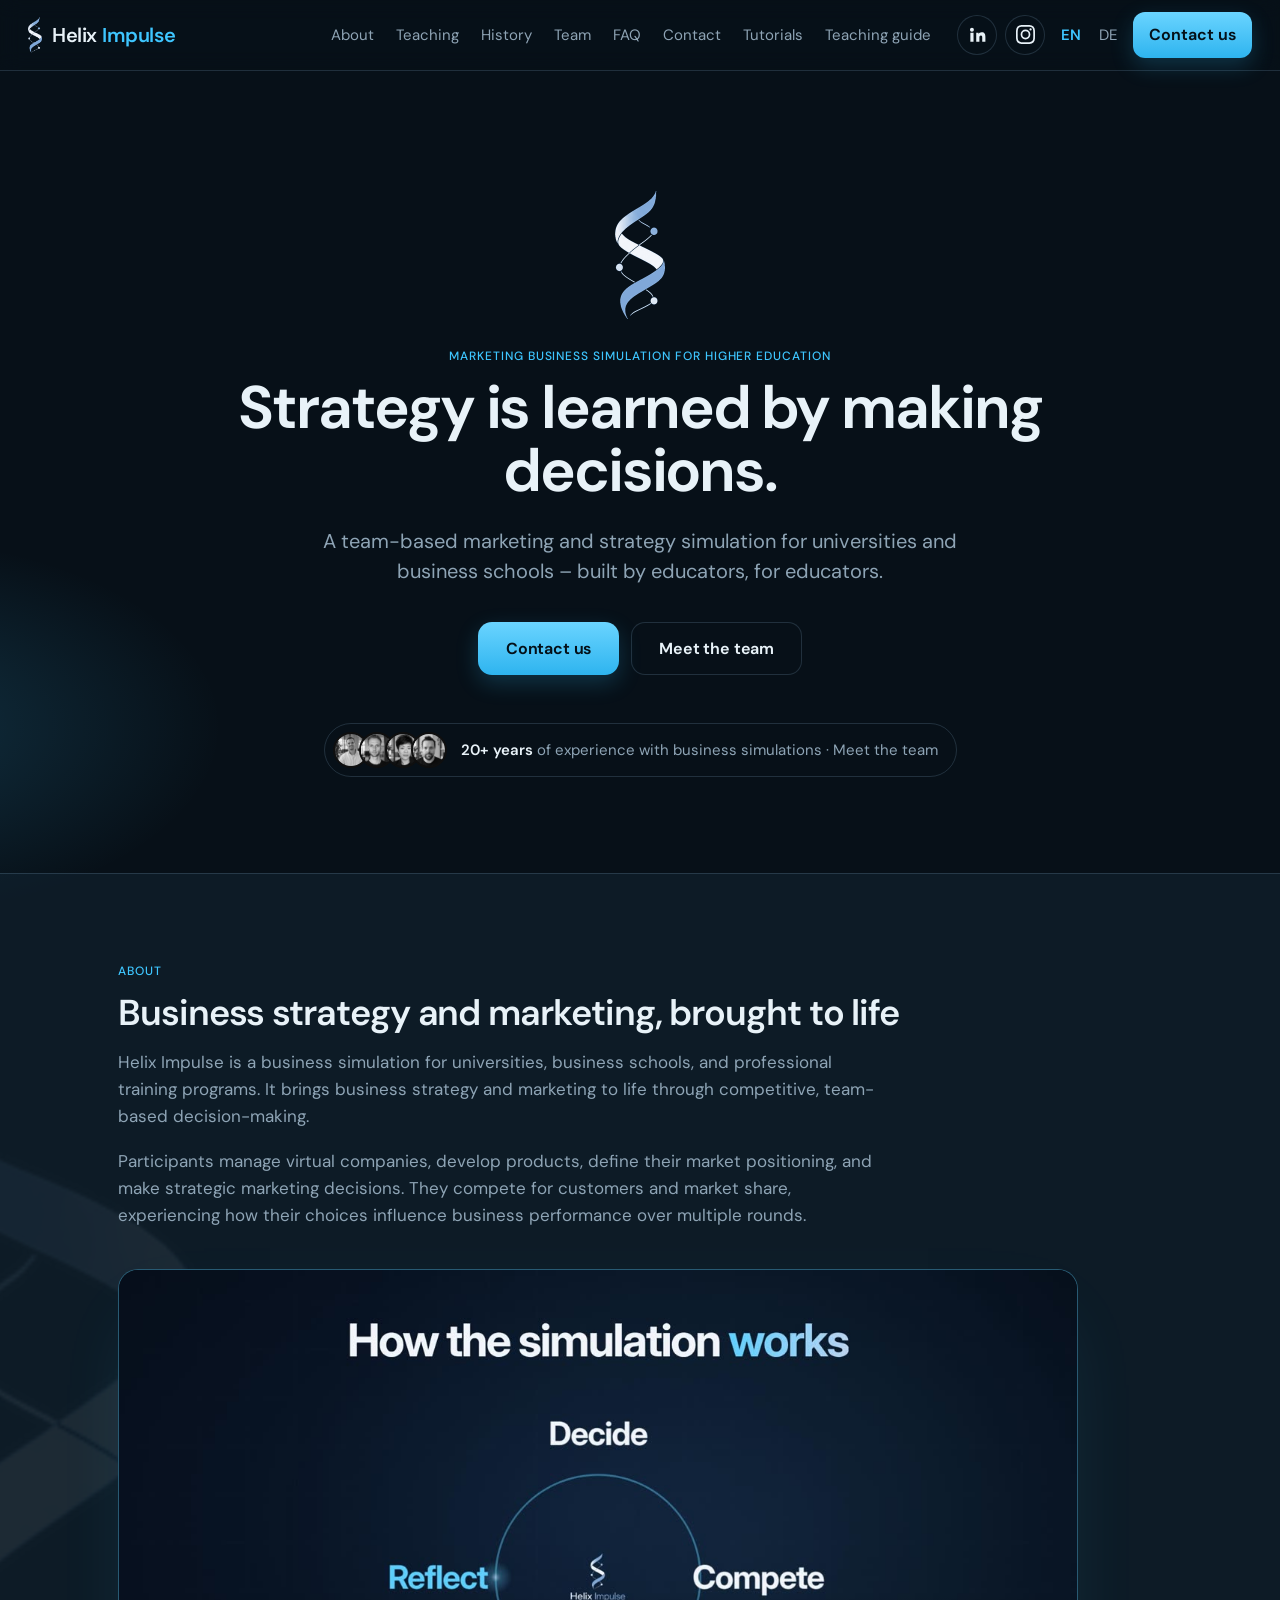
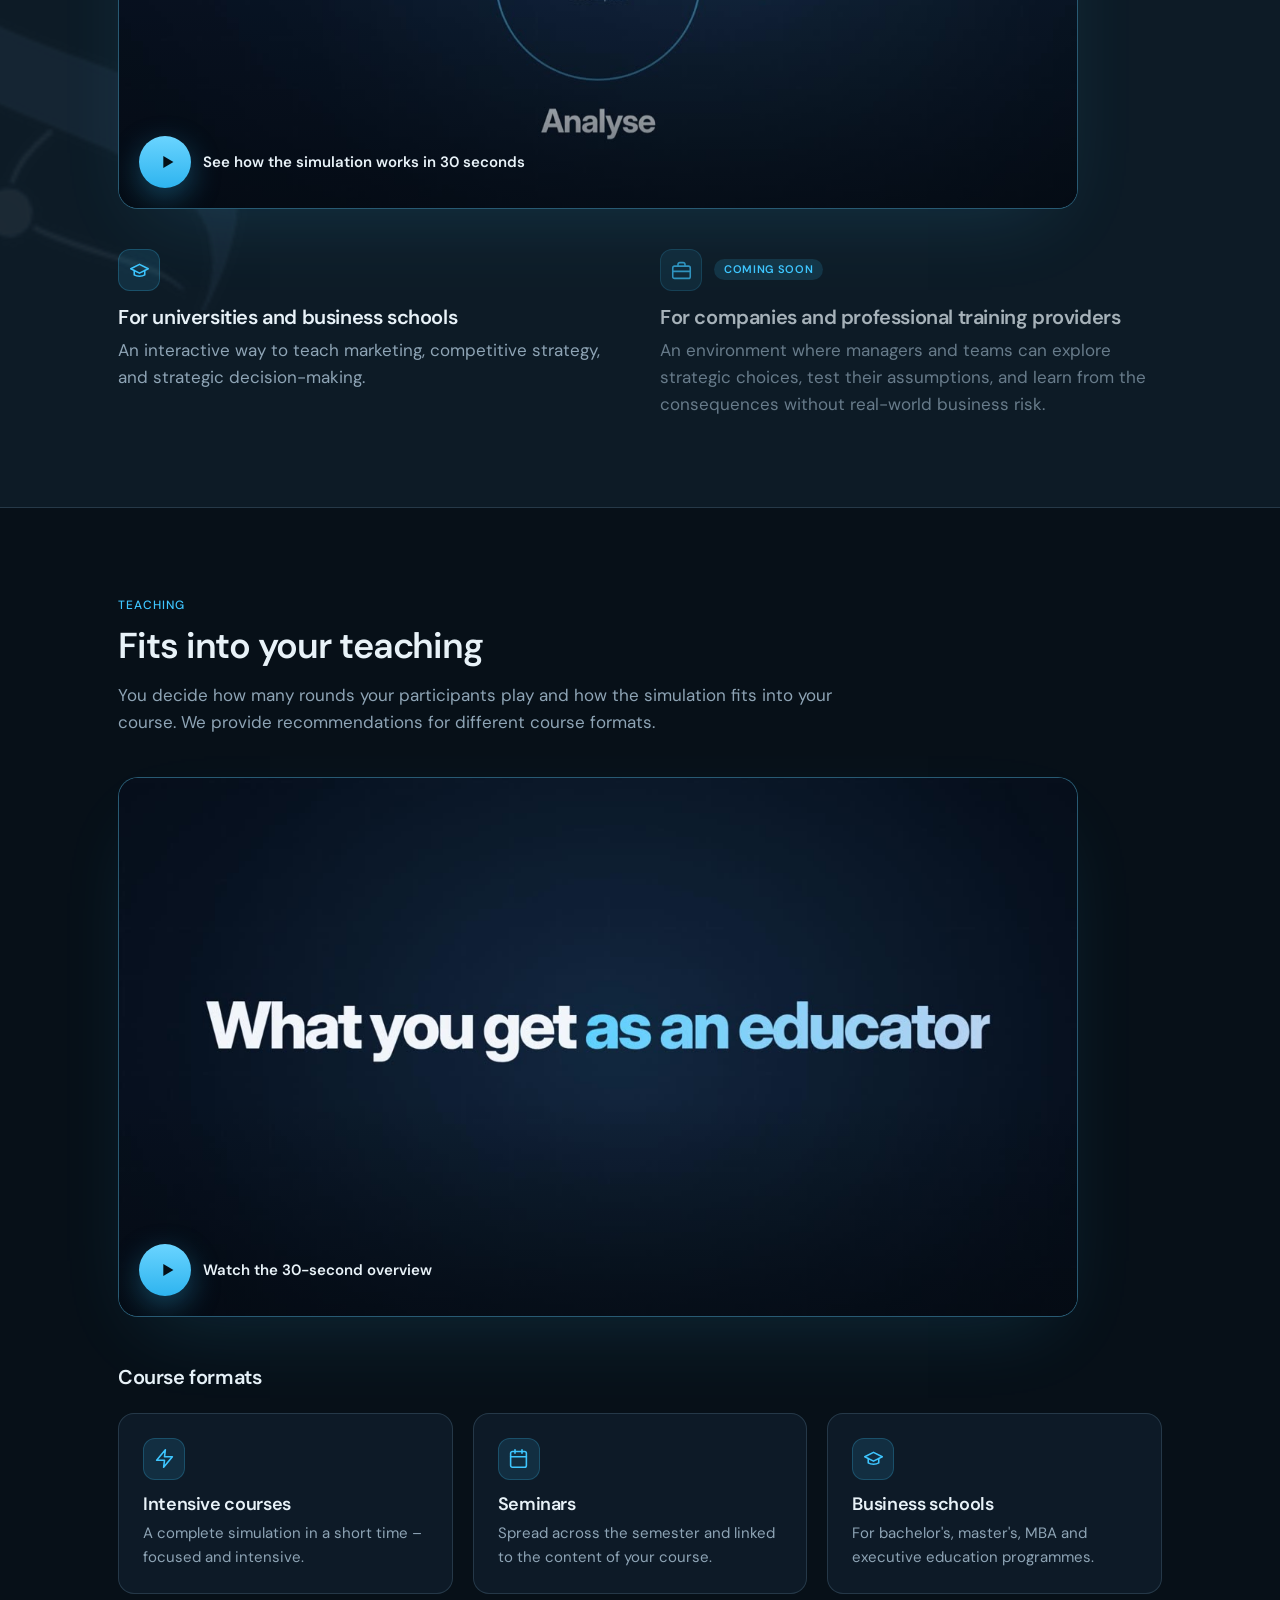
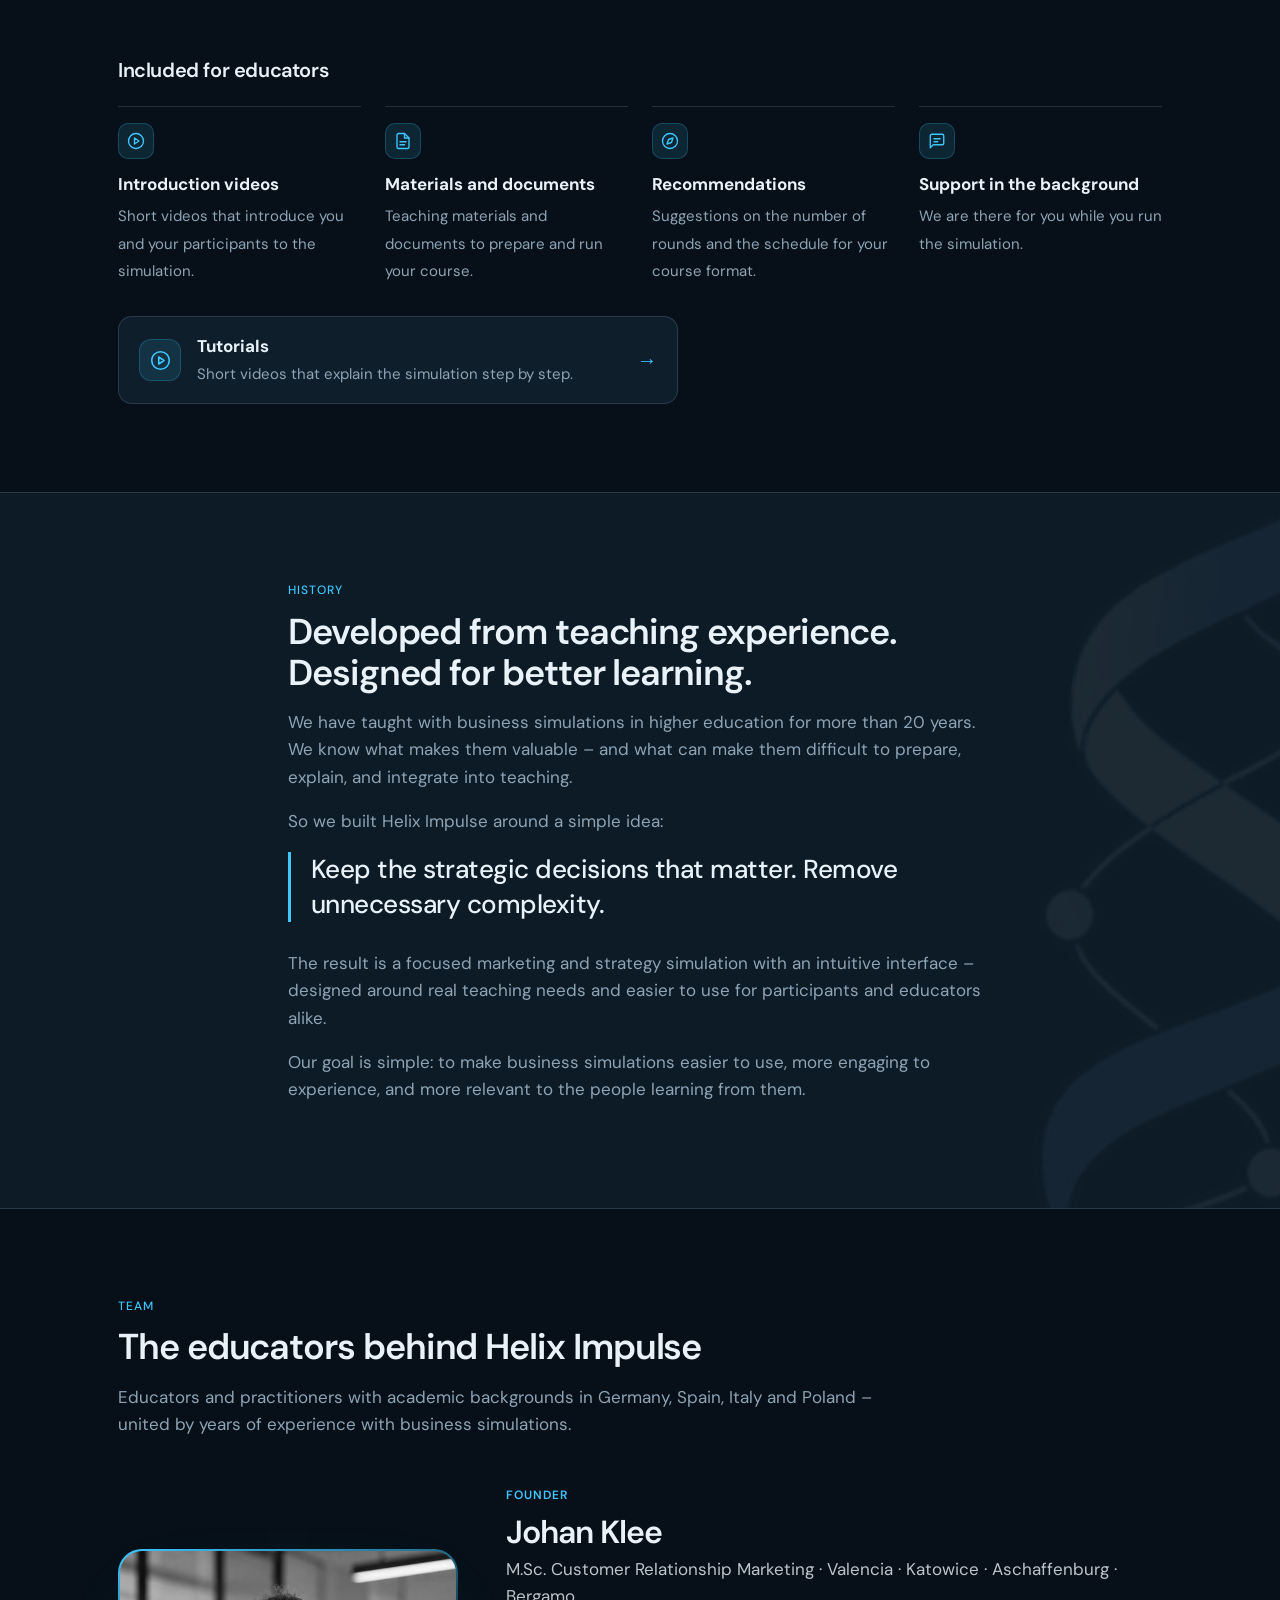
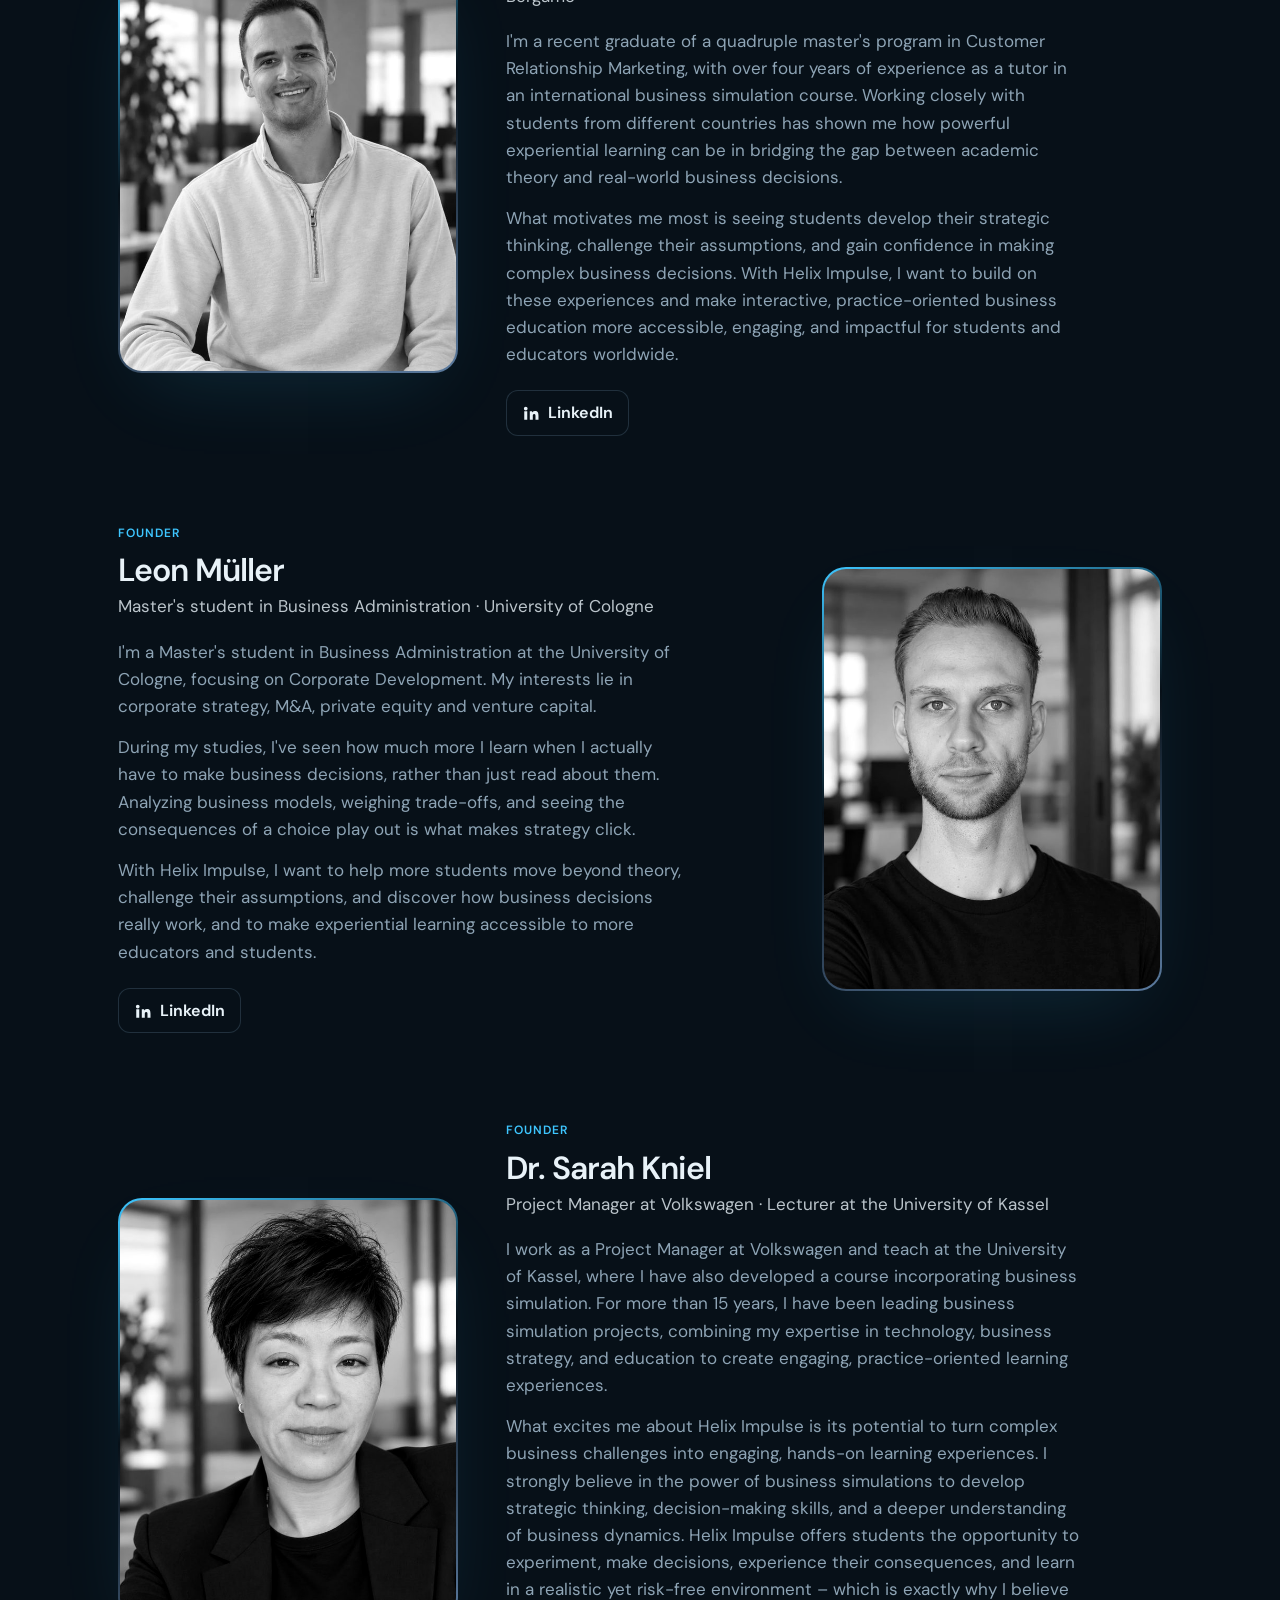
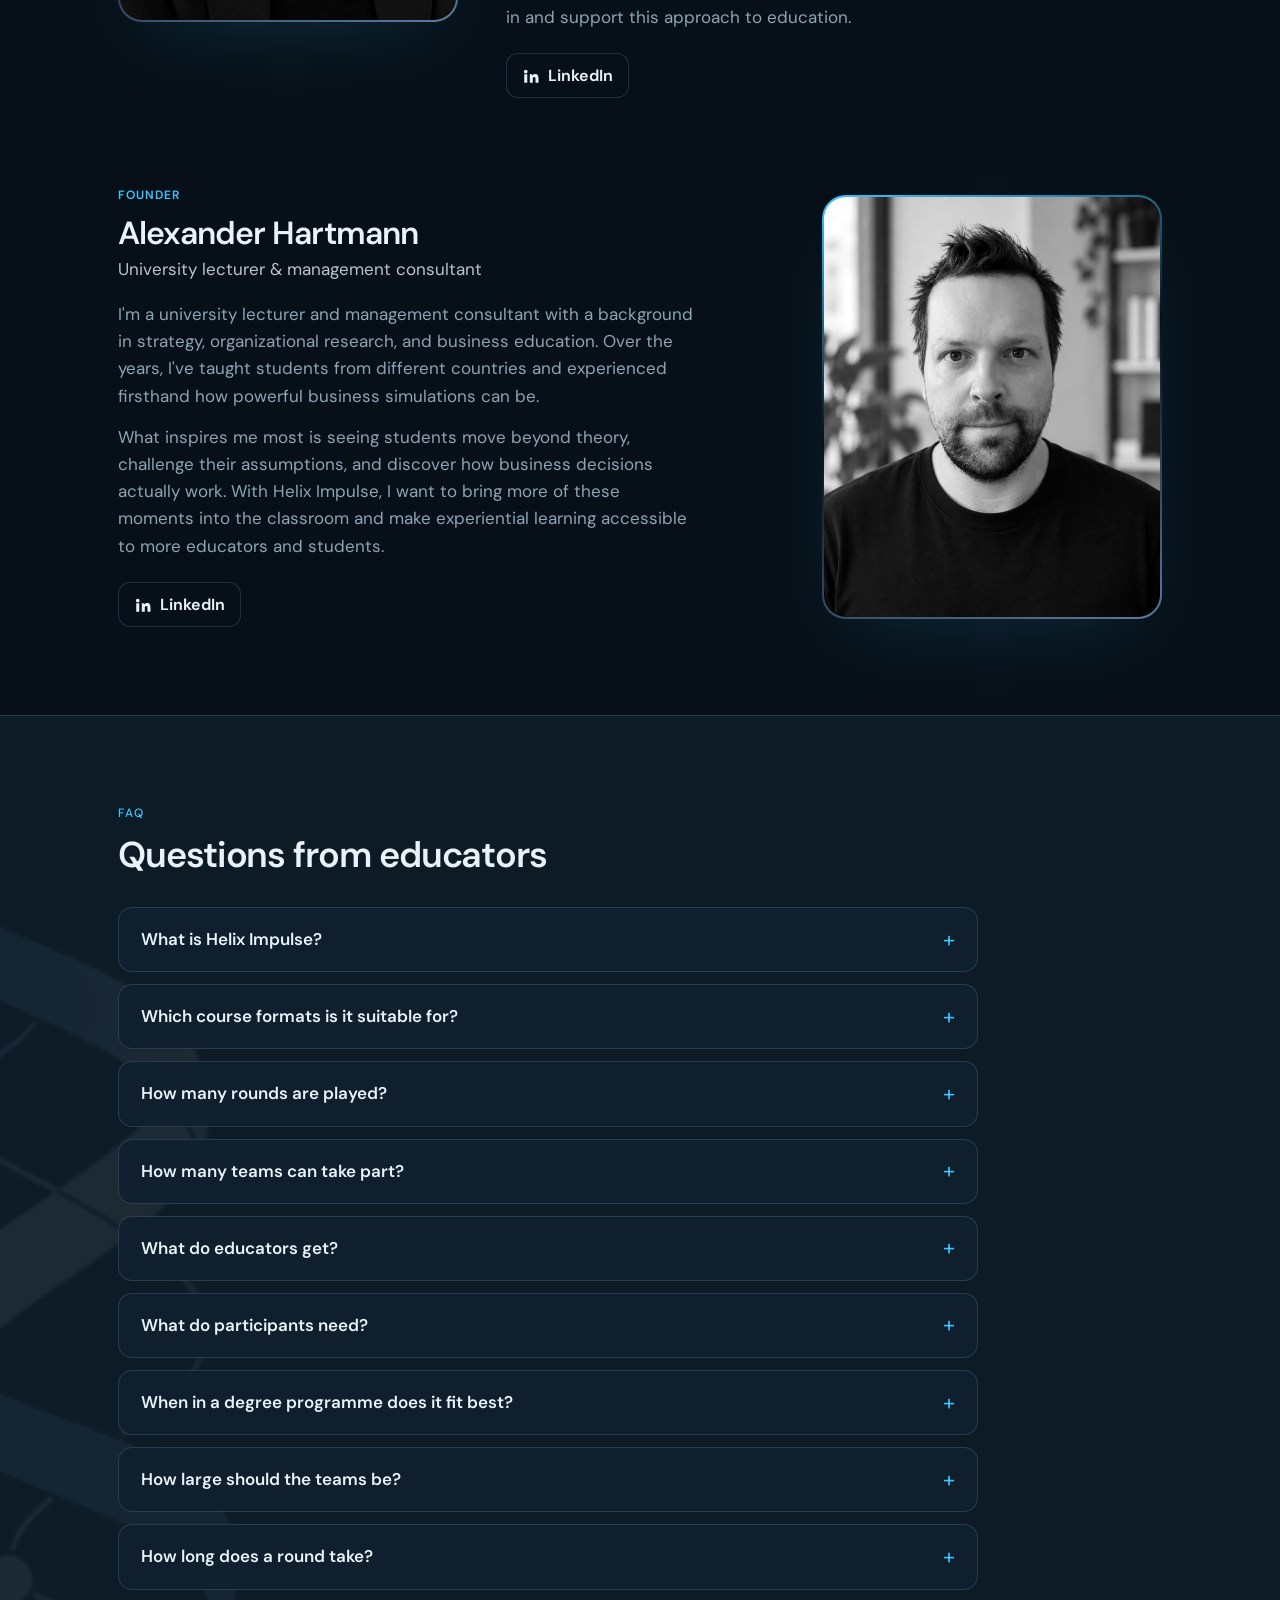
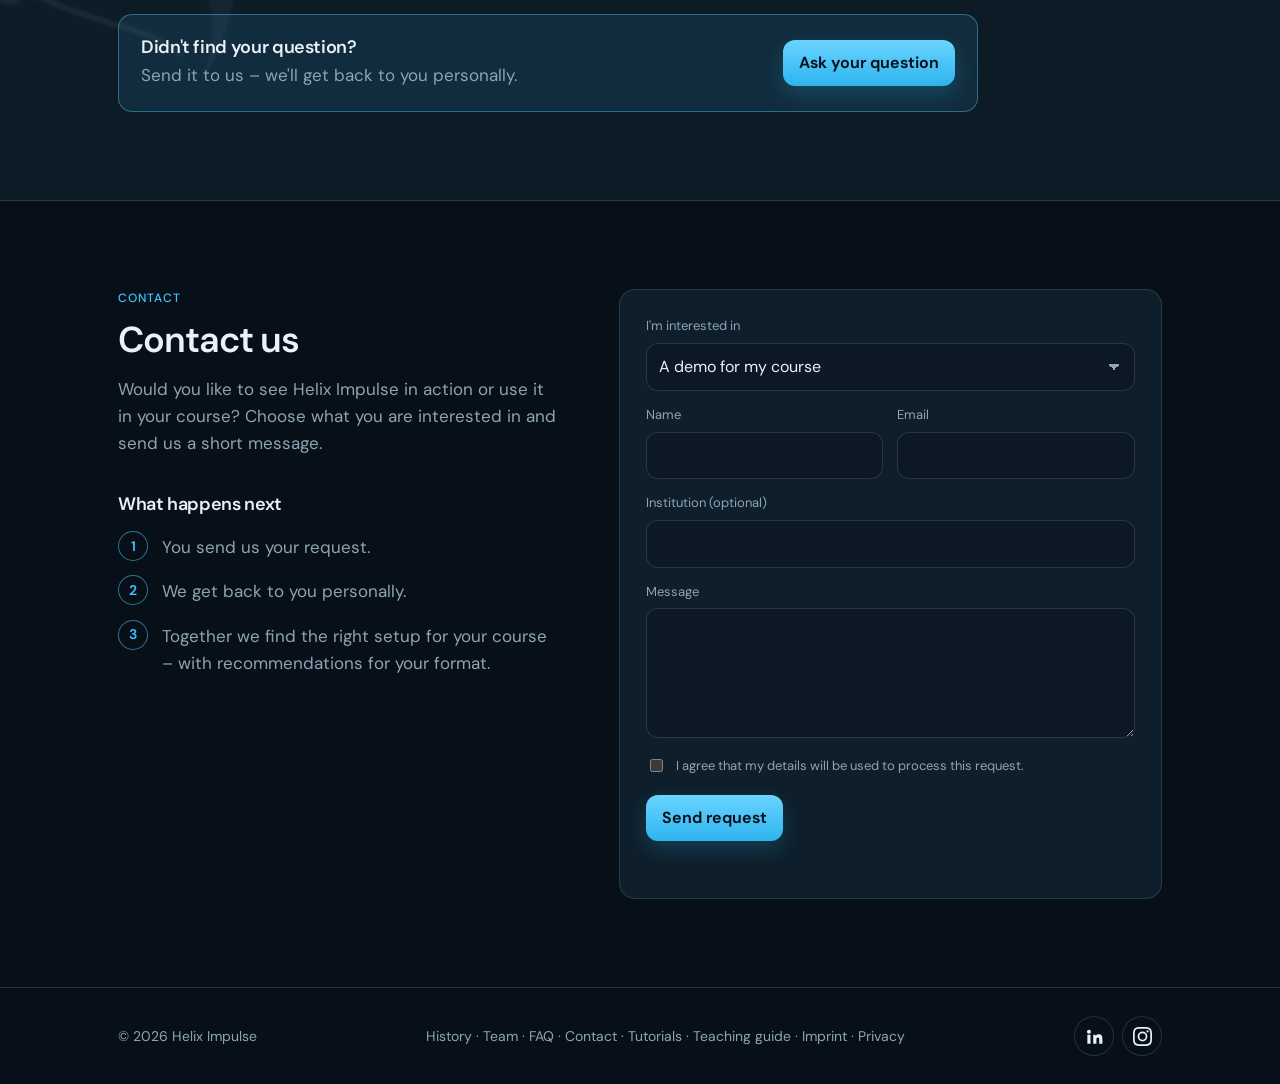
==== commit 80bb368d: "Add teaching guide page, three FAQ entries and guide handouts Co-Authored-By: Claude Opus 5.5 <norep" ====
--- a/index.html
+++ b/index.html
@@ -412,7 +412,7 @@
      "name": "How many teams can take part?",
      "acceptedAnswer": {
       "@type": "Answer",
-      "text": "Between 2 and 10 teams compete in one simulation. Each team runs its own company."
+      "text": "Between 2 and 10 teams compete in one simulation. Each team runs its own company. We recommend 4–6 teams per market."
      }
     },
     {
@@ -429,6 +429,30 @@
      "acceptedAnswer": {
       "@type": "Answer",
       "text": "Just a web browser. Nothing needs to be installed."
+     }
+    },
+    {
+     "@type": "Question",
+     "name": "When in a degree programme does it fit best?",
+     "acceptedAnswer": {
+      "@type": "Answer",
+      "text": "Once students know the marketing basics – typically from the second or third year of a bachelor’s degree, or at master’s level. More in our teaching guide."
+     }
+    },
+    {
+     "@type": "Question",
+     "name": "How large should the teams be?",
+     "acceptedAnswer": {
+      "@type": "Answer",
+      "text": "We typically use 4–6 teams of 3–6 students per market. For larger groups, run parallel markets – for example, 40 students in two markets of four teams each. More in our teaching guide."
+     }
+    },
+    {
+     "@type": "Question",
+     "name": "How long does a round take?",
+     "acceptedAnswer": {
+      "@type": "Answer",
+      "text": "One full round fits into a 90-minute session: about 20 minutes to set the focus, 50 minutes to play and 20 minutes to review. In an intensive week, teams play 8–12 rounds. More in our teaching guide."
      }
     }
    ]
@@ -475,6 +499,7 @@
         <a href="#faq" data-i18n="nav.faq">FAQ</a>
         <a href="#contact" data-i18n="nav.contact">Contact</a>
         <a href="tutorials.html" data-i18n="nav.tutorials">Tutorials</a>
+        <a href="teaching-guide.html" data-i18n="nav.guide">Teaching guide</a>
       </nav>
       <span class="social top-social"><a class="soc" href="https://www.linkedin.com/company/heliximpulse/" target="_blank" rel="noopener" aria-label="Helix Impulse on LinkedIn"><svg viewBox="0 0 24 24" aria-hidden="true"><path d="M4.98 3.5a2.5 2.5 0 1 1 0 5 2.5 2.5 0 0 1 0-5ZM3 9.75h4v11.25H3V9.75Zm6.5 0h3.83v1.54h.06c.53-1 1.84-2.06 3.79-2.06 4.05 0 4.8 2.67 4.8 6.14V21h-4v-4.98c0-1.19-.02-2.72-1.66-2.72-1.66 0-1.92 1.3-1.92 2.63V21h-4V9.75Z"/></svg></a><a class="soc" href="https://www.instagram.com/heliximpulse/" target="_blank" rel="noopener" aria-label="Helix Impulse on Instagram"><svg viewBox="0 0 24 24" aria-hidden="true"><path d="M12 2.2c3.2 0 3.58 0 4.85.07 3.25.15 4.77 1.69 4.92 4.92.06 1.27.07 1.65.07 4.85s0 3.58-.07 4.85c-.15 3.23-1.66 4.77-4.92 4.92-1.27.06-1.65.07-4.85.07s-3.58 0-4.85-.07c-3.26-.15-4.77-1.7-4.92-4.92C2.17 15.58 2.16 15.2 2.16 12s0-3.58.07-4.85C2.38 3.92 3.9 2.38 7.15 2.23 8.42 2.17 8.8 2.16 12 2.16ZM12 0C8.74 0 8.33 0 7.05.07 2.7.27.27 2.69.07 7.05 0 8.33 0 8.74 0 12s0 3.67.07 4.95c.2 4.36 2.62 6.78 6.98 6.98C8.33 24 8.74 24 12 24s3.67 0 4.95-.07c4.35-.2 6.78-2.62 6.98-6.98.06-1.28.07-1.69.07-4.95s0-3.67-.07-4.95C23.73 2.7 21.31.27 16.95.07 15.67 0 15.26 0 12 0Zm0 5.84a6.16 6.16 0 1 0 0 12.32 6.16 6.16 0 0 0 0-12.32ZM12 16a4 4 0 1 1 0-8 4 4 0 0 1 0 8Zm6.4-11.85a1.44 1.44 0 1 0 0 2.88 1.44 1.44 0 0 0 0-2.88Z"/></svg></a></span>
       <div class="locale" role="group" aria-label="Language">
@@ -492,6 +517,7 @@
       <a href="#faq" data-i18n="nav.faq">FAQ</a>
       <a href="#contact" data-i18n="nav.contact">Contact</a>
       <a href="tutorials.html" data-i18n="nav.tutorials">Tutorials</a>
+      <a href="teaching-guide.html" data-i18n="nav.guide">Teaching guide</a>
       <span class="social"><a class="soc" href="https://www.linkedin.com/company/heliximpulse/" target="_blank" rel="noopener" aria-label="Helix Impulse on LinkedIn"><svg viewBox="0 0 24 24" aria-hidden="true"><path d="M4.98 3.5a2.5 2.5 0 1 1 0 5 2.5 2.5 0 0 1 0-5ZM3 9.75h4v11.25H3V9.75Zm6.5 0h3.83v1.54h.06c.53-1 1.84-2.06 3.79-2.06 4.05 0 4.8 2.67 4.8 6.14V21h-4v-4.98c0-1.19-.02-2.72-1.66-2.72-1.66 0-1.92 1.3-1.92 2.63V21h-4V9.75Z"/></svg></a><a class="soc" href="https://www.instagram.com/heliximpulse/" target="_blank" rel="noopener" aria-label="Helix Impulse on Instagram"><svg viewBox="0 0 24 24" aria-hidden="true"><path d="M12 2.2c3.2 0 3.58 0 4.85.07 3.25.15 4.77 1.69 4.92 4.92.06 1.27.07 1.65.07 4.85s0 3.58-.07 4.85c-.15 3.23-1.66 4.77-4.92 4.92-1.27.06-1.65.07-4.85.07s-3.58 0-4.85-.07c-3.26-.15-4.77-1.7-4.92-4.92C2.17 15.58 2.16 15.2 2.16 12s0-3.58.07-4.85C2.38 3.92 3.9 2.38 7.15 2.23 8.42 2.17 8.8 2.16 12 2.16ZM12 0C8.74 0 8.33 0 7.05.07 2.7.27.27 2.69.07 7.05 0 8.33 0 8.74 0 12s0 3.67.07 4.95c.2 4.36 2.62 6.78 6.98 6.98C8.33 24 8.74 24 12 24s3.67 0 4.95-.07c4.35-.2 6.78-2.62 6.98-6.98.06-1.28.07-1.69.07-4.95s0-3.67-.07-4.95C23.73 2.7 21.31.27 16.95.07 15.67 0 15.26 0 12 0Zm0 5.84a6.16 6.16 0 1 0 0 12.32 6.16 6.16 0 0 0 0-12.32ZM12 16a4 4 0 1 1 0-8 4 4 0 0 1 0 8Zm6.4-11.85a1.44 1.44 0 1 0 0 2.88 1.44 1.44 0 0 0 0-2.88Z"/></svg></a></span>
       <a class="btn" href="#contact" data-i18n="hero.cta">Contact us</a>
     </nav>
@@ -659,7 +685,7 @@
         </details>
         <details>
           <summary data-i18n="faq.q4">How many teams can take part?</summary>
-          <div class="faq-a"><p data-i18n="faq.a4">Between 2 and 10 teams compete in one simulation. Each team runs its own company.</p></div>
+          <div class="faq-a"><p data-i18n="faq.a4">Between 2 and 10 teams compete in one simulation. Each team runs its own company. We recommend 4–6 teams per market.</p></div>
         </details>
         <details>
           <summary data-i18n="faq.q5">What do educators get?</summary>
@@ -668,6 +694,18 @@
         <details>
           <summary data-i18n="faq.q6">What do participants need?</summary>
           <div class="faq-a"><p data-i18n="faq.a6">Just a web browser. Nothing needs to be installed.</p></div>
+        </details>
+        <details>
+          <summary data-i18n="faq.q7">When in a degree programme does it fit best?</summary>
+          <div class="faq-a"><p data-i18n="faq.a7">Once students know the marketing basics – typically from the second or third year of a bachelor’s degree, or at master’s level. More in our <a href="teaching-guide.html#simulation">teaching guide</a>.</p></div>
+        </details>
+        <details>
+          <summary data-i18n="faq.q8">How large should the teams be?</summary>
+          <div class="faq-a"><p data-i18n="faq.a8">We typically use 4–6 teams of 3–6 students per market. For larger groups, run parallel markets – for example, 40 students in two markets of four teams each. More in our <a href="teaching-guide.html#classroom">teaching guide</a>.</p></div>
+        </details>
+        <details>
+          <summary data-i18n="faq.q9">How long does a round take?</summary>
+          <div class="faq-a"><p data-i18n="faq.a9">One full round fits into a 90-minute session: about 20 minutes to set the focus, 50 minutes to play and 20 minutes to review. In an intensive week, teams play 8–12 rounds. More in our <a href="teaching-guide.html#formats">teaching guide</a>.</p></div>
         </details>
       </div>
       <div class="faq-more">
@@ -720,7 +758,7 @@
   <footer>
     <div class="wrap">
       <span>© <span id="y"></span> Helix Impulse</span>
-      <span><a href="#history" data-i18n="nav.history">History</a> · <a href="#team" data-i18n="nav.team">Team</a> · <a href="#faq" data-i18n="nav.faq">FAQ</a> · <a href="#contact" data-i18n="nav.contact">Contact</a> · <a href="tutorials.html" data-i18n="nav.tutorials">Tutorials</a> · <a href="impressum.html" data-i18n="ft.imprint">Imprint</a> · <a href="datenschutz.html" data-i18n="ft.privacy">Privacy</a></span>
+      <span><a href="#history" data-i18n="nav.history">History</a> · <a href="#team" data-i18n="nav.team">Team</a> · <a href="#faq" data-i18n="nav.faq">FAQ</a> · <a href="#contact" data-i18n="nav.contact">Contact</a> · <a href="tutorials.html" data-i18n="nav.tutorials">Tutorials</a> · <a href="teaching-guide.html" data-i18n="nav.guide">Teaching guide</a> · <a href="impressum.html" data-i18n="ft.imprint">Imprint</a> · <a href="datenschutz.html" data-i18n="ft.privacy">Privacy</a></span>
 
       <span class="social"><a href="https://www.linkedin.com/company/heliximpulse/" target="_blank" rel="noopener" aria-label="Helix Impulse on LinkedIn"><svg viewBox="0 0 24 24" aria-hidden="true"><path d="M4.98 3.5a2.5 2.5 0 1 1 0 5 2.5 2.5 0 0 1 0-5ZM3 9.75h4v11.25H3V9.75Zm6.5 0h3.83v1.54h.06c.53-1 1.84-2.06 3.79-2.06 4.05 0 4.8 2.67 4.8 6.14V21h-4v-4.98c0-1.19-.02-2.72-1.66-2.72-1.66 0-1.92 1.3-1.92 2.63V21h-4V9.75Z"/></svg></a><a href="https://www.instagram.com/heliximpulse/" target="_blank" rel="noopener" aria-label="Helix Impulse on Instagram"><svg viewBox="0 0 24 24" aria-hidden="true"><path d="M12 2.2c3.2 0 3.58 0 4.85.07 3.25.15 4.77 1.69 4.92 4.92.06 1.27.07 1.65.07 4.85s0 3.58-.07 4.85c-.15 3.23-1.66 4.77-4.92 4.92-1.27.06-1.65.07-4.85.07s-3.58 0-4.85-.07c-3.26-.15-4.77-1.7-4.92-4.92C2.17 15.58 2.16 15.2 2.16 12s0-3.58.07-4.85C2.38 3.92 3.9 2.38 7.15 2.23 8.42 2.17 8.8 2.16 12 2.16ZM12 0C8.74 0 8.33 0 7.05.07 2.7.27.27 2.69.07 7.05 0 8.33 0 8.74 0 12s0 3.67.07 4.95c.2 4.36 2.62 6.78 6.98 6.98C8.33 24 8.74 24 12 24s3.67 0 4.95-.07c4.35-.2 6.78-2.62 6.98-6.98.06-1.28.07-1.69.07-4.95s0-3.67-.07-4.95C23.73 2.7 21.31.27 16.95.07 15.67 0 15.26 0 12 0Zm0 5.84a6.16 6.16 0 1 0 0 12.32 6.16 6.16 0 0 0 0-12.32ZM12 16a4 4 0 1 1 0-8 4 4 0 0 1 0 8Zm6.4-11.85a1.44 1.44 0 1 0 0 2.88 1.44 1.44 0 0 0 0-2.88Z"/></svg></a></span>
     </div>
@@ -731,7 +769,7 @@
     const DE = {
       'meta.title': 'Helix Impulse – Marketing-Unternehmenssimulation für Hochschullehre und Weiterbildung',
       'meta.desc': 'Helix Impulse ist eine Marketing-Unternehmenssimulation für Hochschulen, Business Schools und berufliche Weiterbildung. Von Lehrenden für Lehrende.',
-      'nav.about': 'Über uns', 'nav.teaching': 'Lehre', 'nav.history': 'Geschichte', 'nav.team': 'Team', 'nav.faq': 'FAQ', 'nav.tutorials': 'Tutorials', 'ft.imprint': 'Impressum', 'ft.privacy': 'Datenschutz', 'nav.contact': 'Kontakt', 'nav.cta': 'Kontakt aufnehmen', 'nav.ctaShort': 'Kontakt',
+      'nav.about': 'Über uns', 'nav.teaching': 'Lehre', 'nav.history': 'Geschichte', 'nav.team': 'Team', 'nav.faq': 'FAQ', 'nav.tutorials': 'Tutorials', 'nav.guide': 'Leitfaden', 'ft.imprint': 'Impressum', 'ft.privacy': 'Datenschutz', 'nav.contact': 'Kontakt', 'nav.cta': 'Kontakt aufnehmen', 'nav.ctaShort': 'Kontakt',
       'hero.tag': 'Marketing-Unternehmenssimulation für die Hochschullehre',
       'hero.title': 'Strategie lernt man, indem man entscheidet.',
       'hero.lead': 'Eine teambasierte Marketing- und Strategiesimulation für Hochschulen und Business Schools – von Lehrenden für Lehrende.',
@@ -789,10 +827,16 @@
       'faq.q3': 'Wie viele Runden werden gespielt?',
       'faq.a3': 'Das entscheiden Sie. Die Zahl der Geschäftsjahre richtet sich nach Ihrer Veranstaltung, und wir geben Ihnen Empfehlungen für verschiedene Formate.',
       'faq.q4': 'Wie viele Teams können teilnehmen?',
-      'faq.a4': 'In einer Simulation treten 2 bis 10 Teams gegeneinander an. Jedes Team führt ein eigenes Unternehmen.',
+      'faq.a4': 'In einer Simulation treten 2 bis 10 Teams gegeneinander an. Jedes Team führt ein eigenes Unternehmen. Wir empfehlen 4–6 Teams pro Markt.',
       'faq.q5': 'Was erhalten Lehrende?',
       'faq.a5': 'Einführungsvideos, Lehrmaterialien und Unterlagen, Empfehlungen für Ihr Kursformat und Support im Hintergrund, während Sie die Simulation durchführen.',
       'faq.q6': 'Was brauchen die Teilnehmenden?',
+      'faq.q7': 'In welchem Studienabschnitt passt es am besten?',
+      'faq.a7': 'Sobald die Studierenden die Marketing-Grundlagen kennen – typischerweise ab dem zweiten oder dritten Jahr des Bachelorstudiums oder im Master. Mehr dazu in unserem <a href="teaching-guide.html#simulation">Leitfaden</a>.',
+      'faq.q8': 'Wie groß sollten die Teams sein?',
+      'faq.a8': 'Wir arbeiten typischerweise mit 4–6 Teams à 3–6 Studierenden pro Markt. Bei größeren Gruppen laufen parallele Märkte – zum Beispiel 40 Studierende in zwei Märkten mit je vier Teams. Mehr dazu in unserem <a href="teaching-guide.html#classroom">Leitfaden</a>.',
+      'faq.q9': 'Wie lange dauert eine Runde?',
+      'faq.a9': 'Eine vollständige Runde passt in eine 90-Minuten-Sitzung: etwa 20 Minuten für den Schwerpunkt, 50 Minuten Spielzeit und 20 Minuten Nachbesprechung. In einer Intensivwoche spielen die Teams 8–12 Runden. Mehr dazu in unserem <a href="teaching-guide.html#formats">Leitfaden</a>.',
       'faq.a6': 'Nur einen Webbrowser. Es muss nichts installiert werden.',
       'ct.tag': 'Kontakt', 'ct.title': 'Kontakt',
       'ct.intro': 'Sie möchten Helix Impulse in Aktion sehen oder in Ihrer Veranstaltung einsetzen? Wählen Sie Ihr Anliegen und senden Sie uns eine kurze Nachricht.',
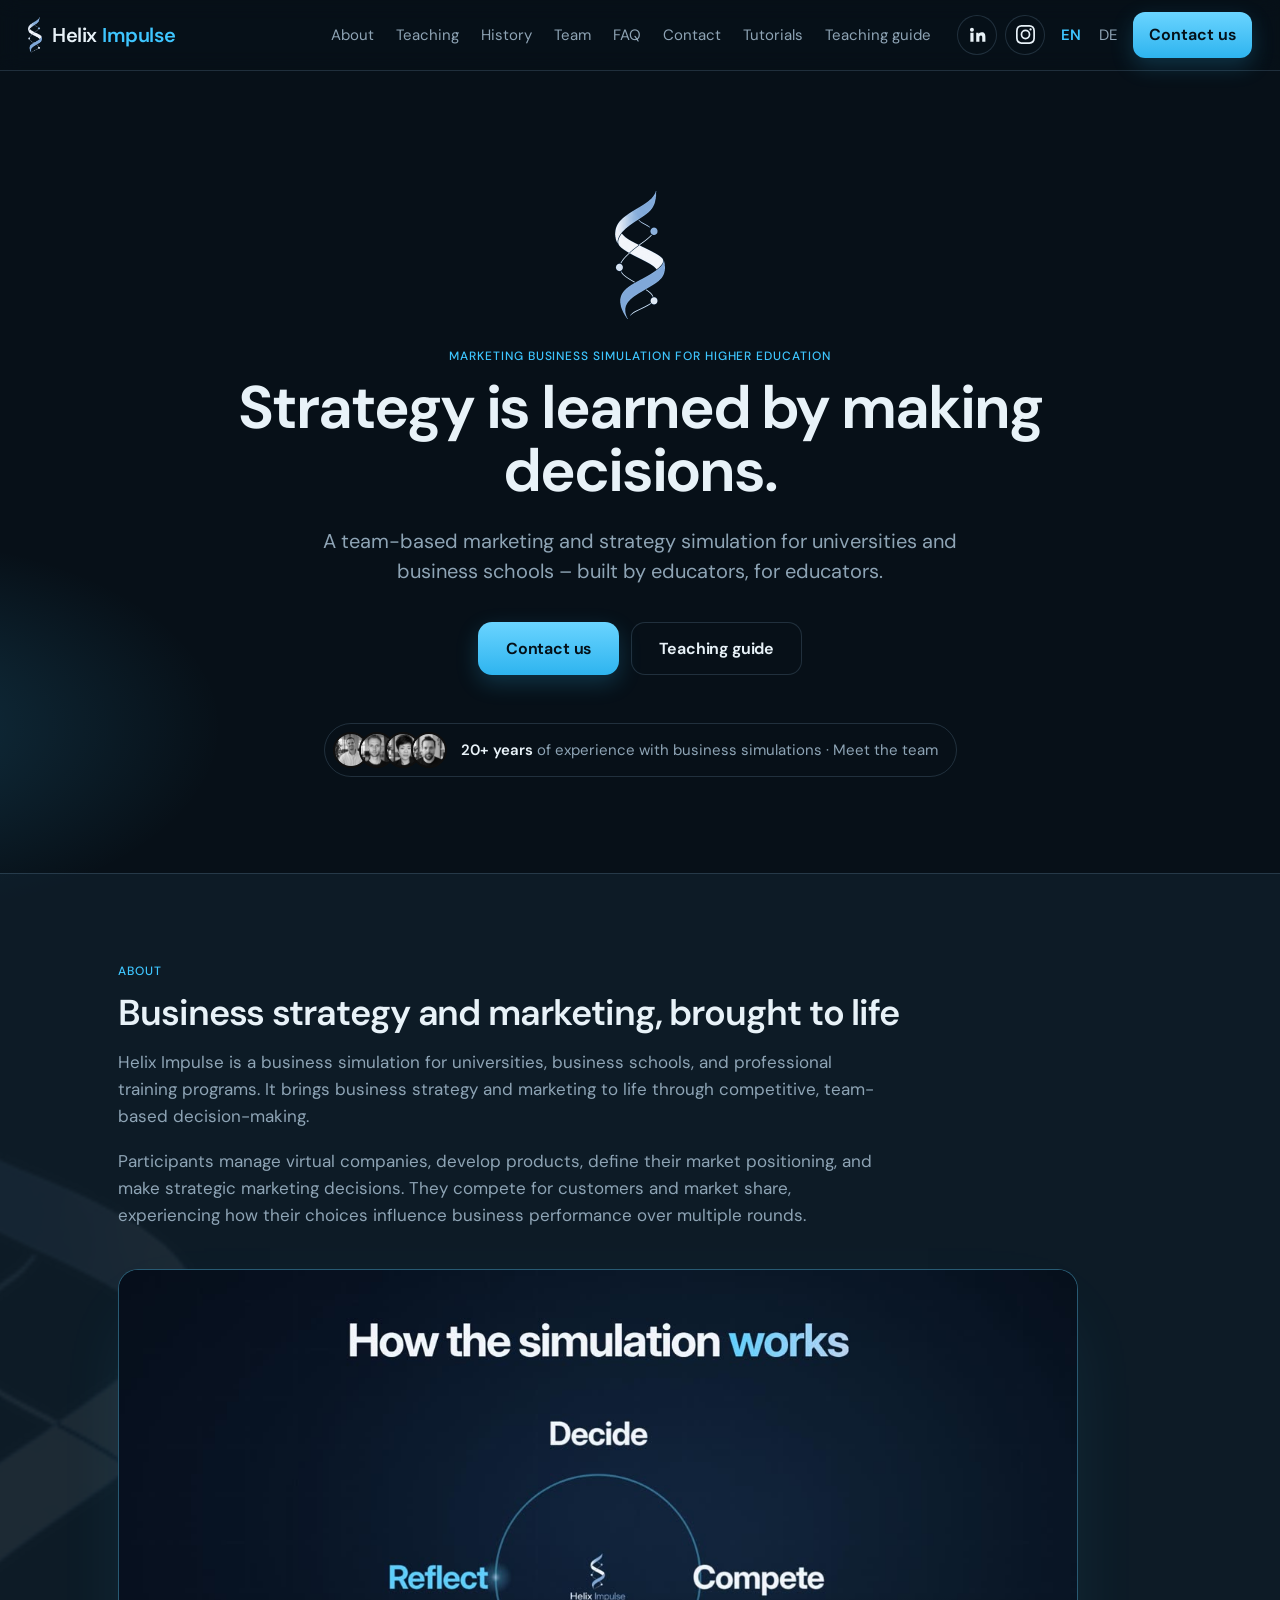
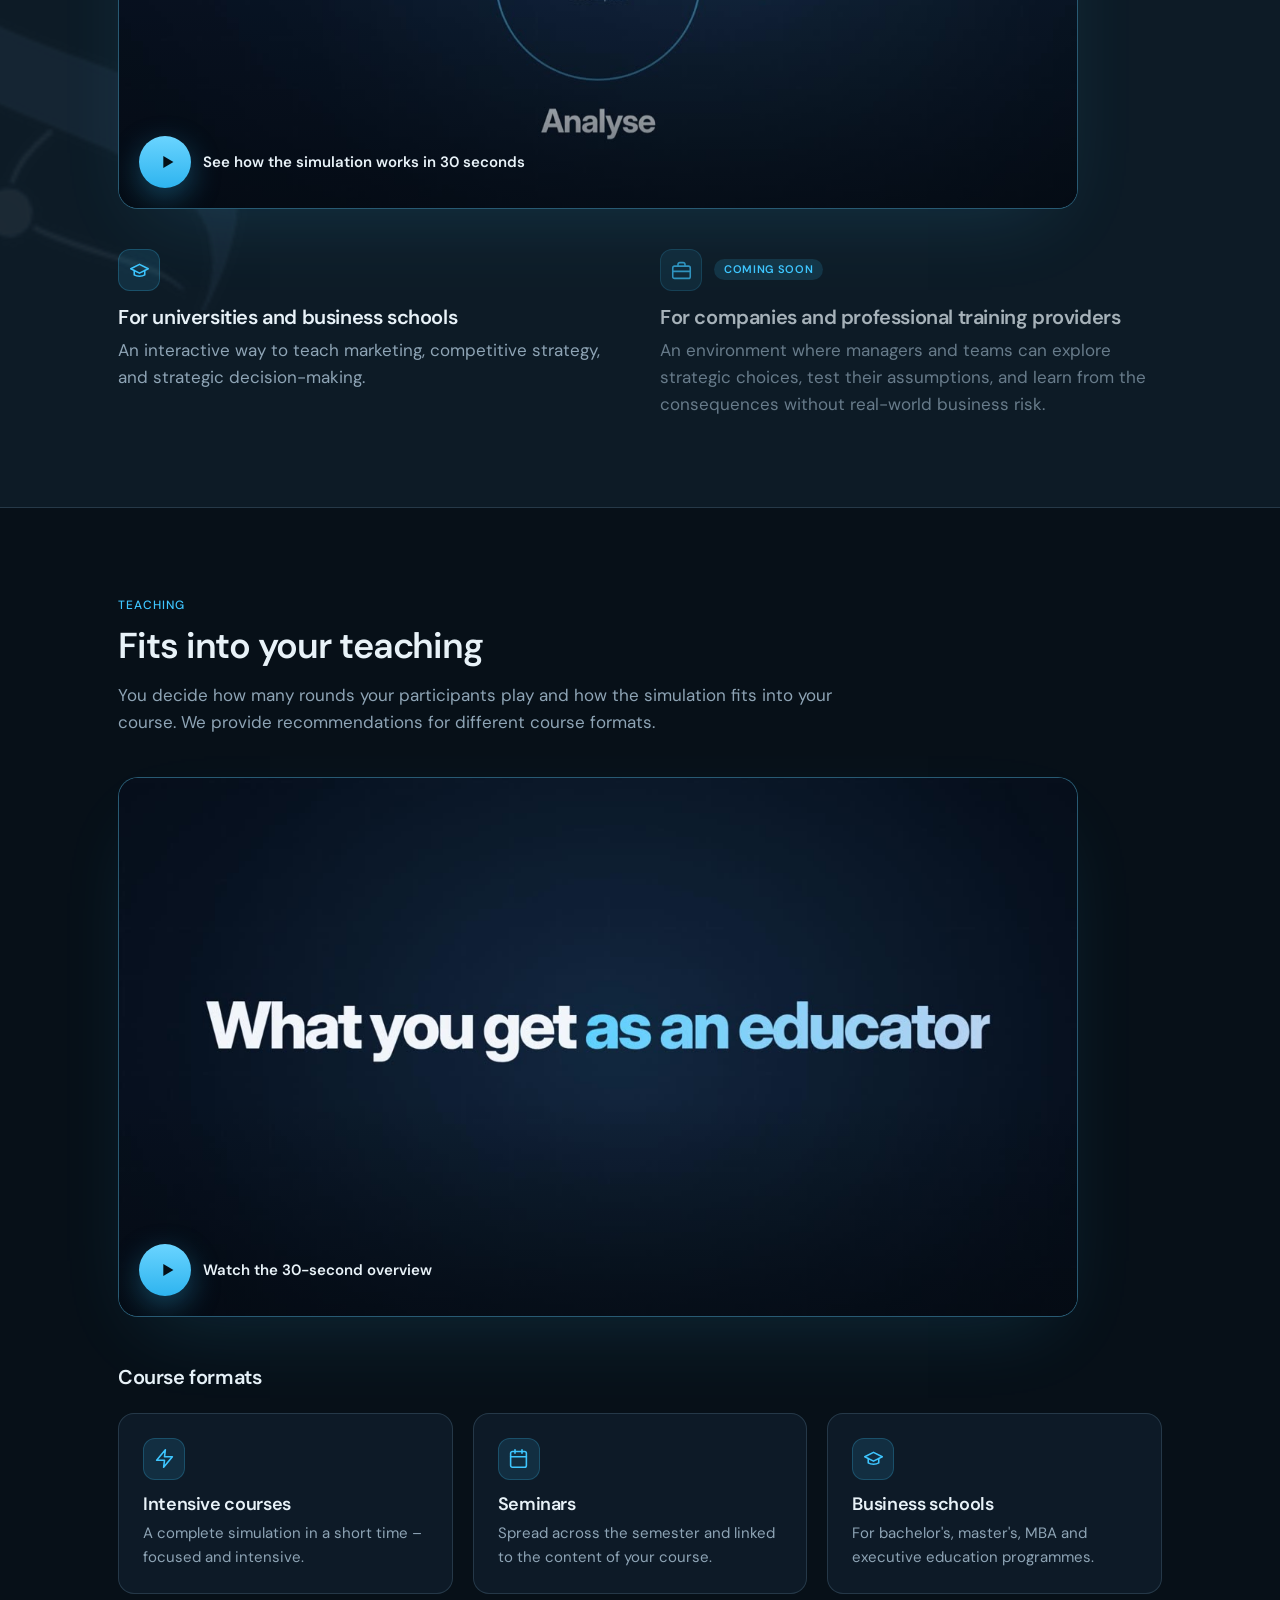
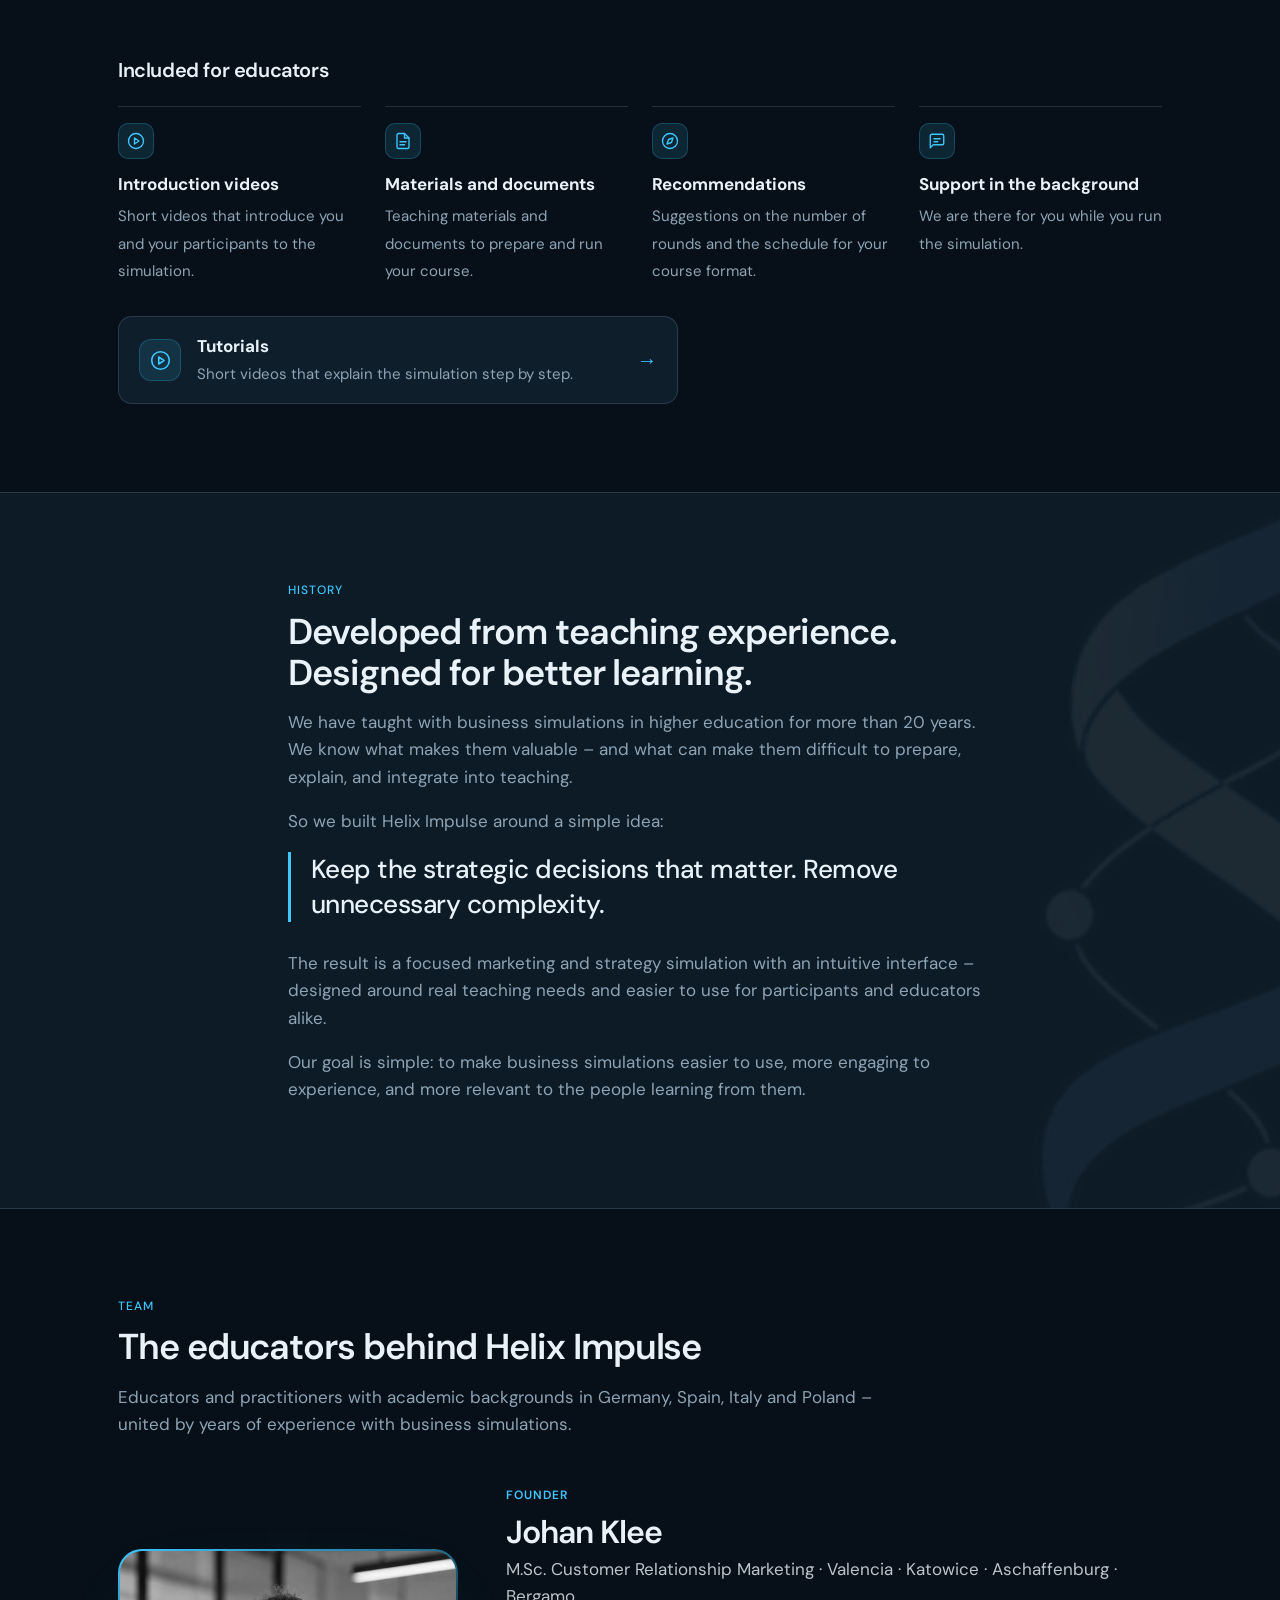
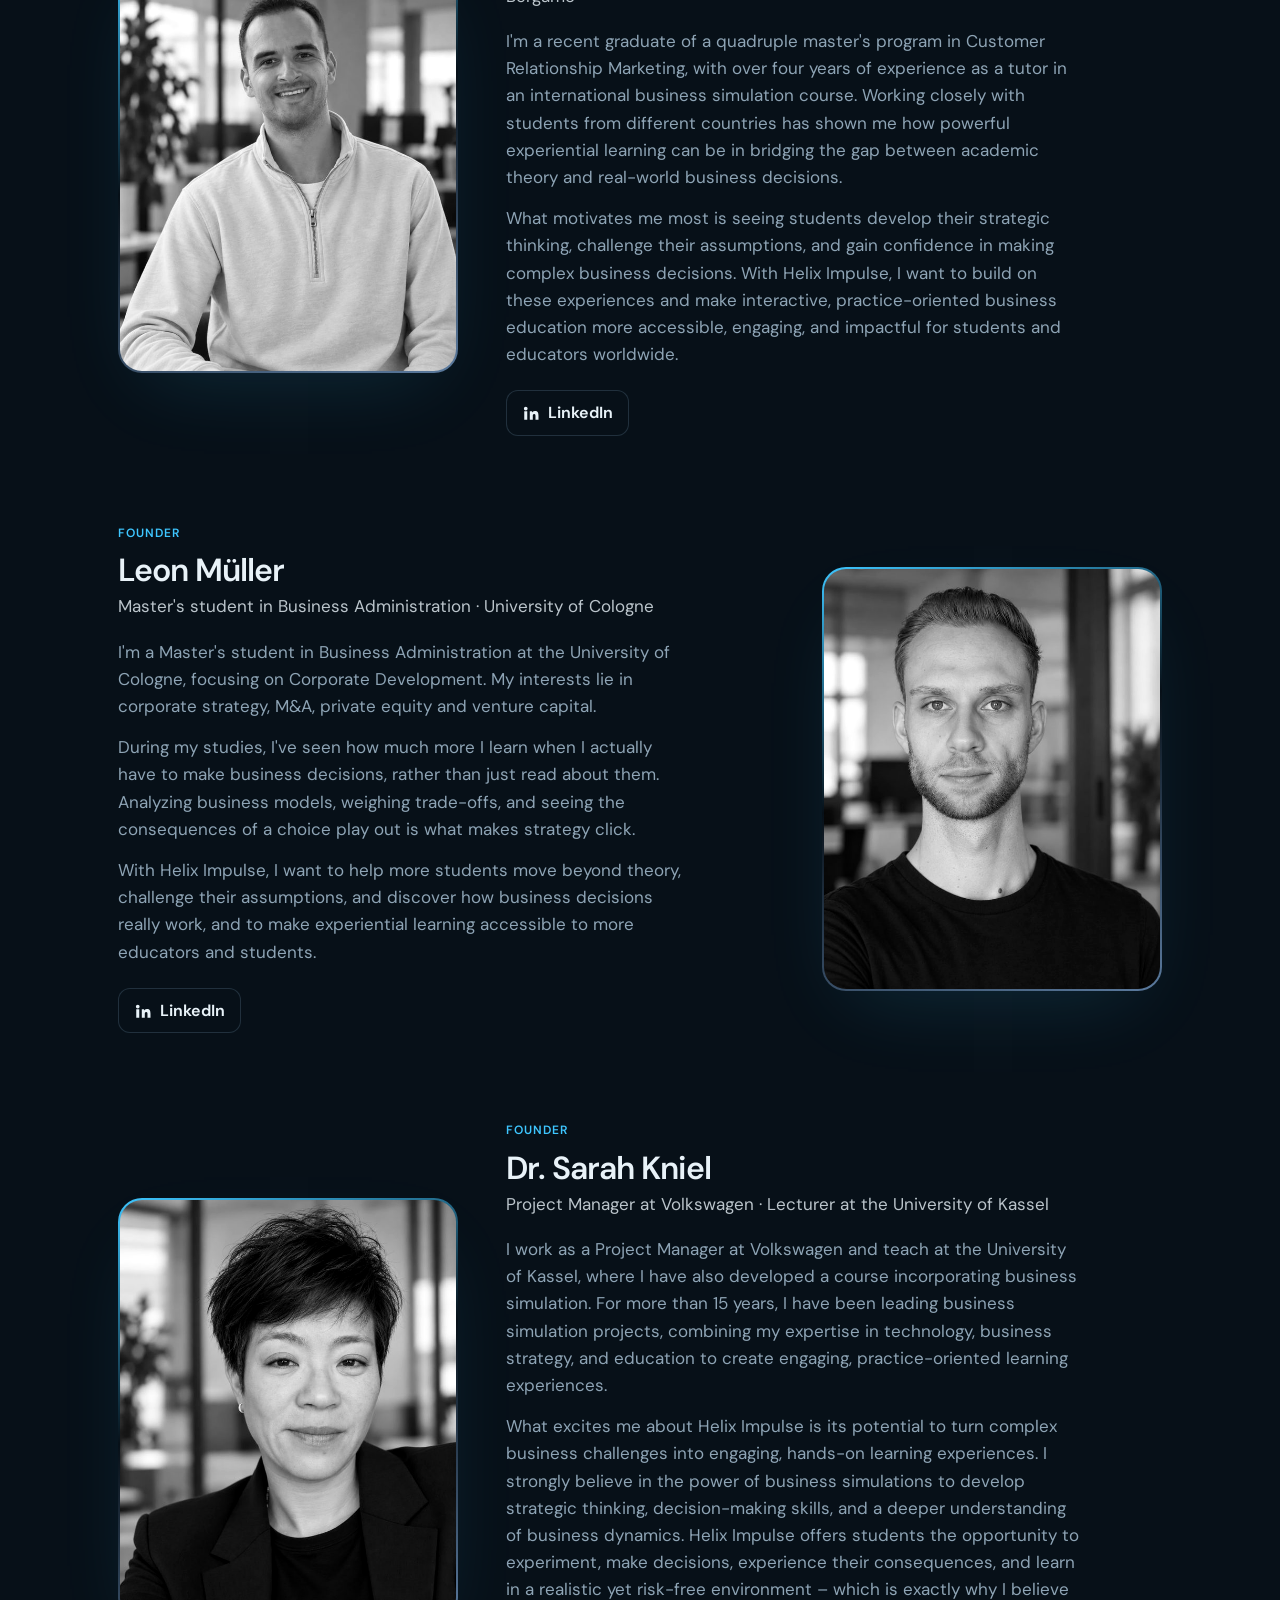
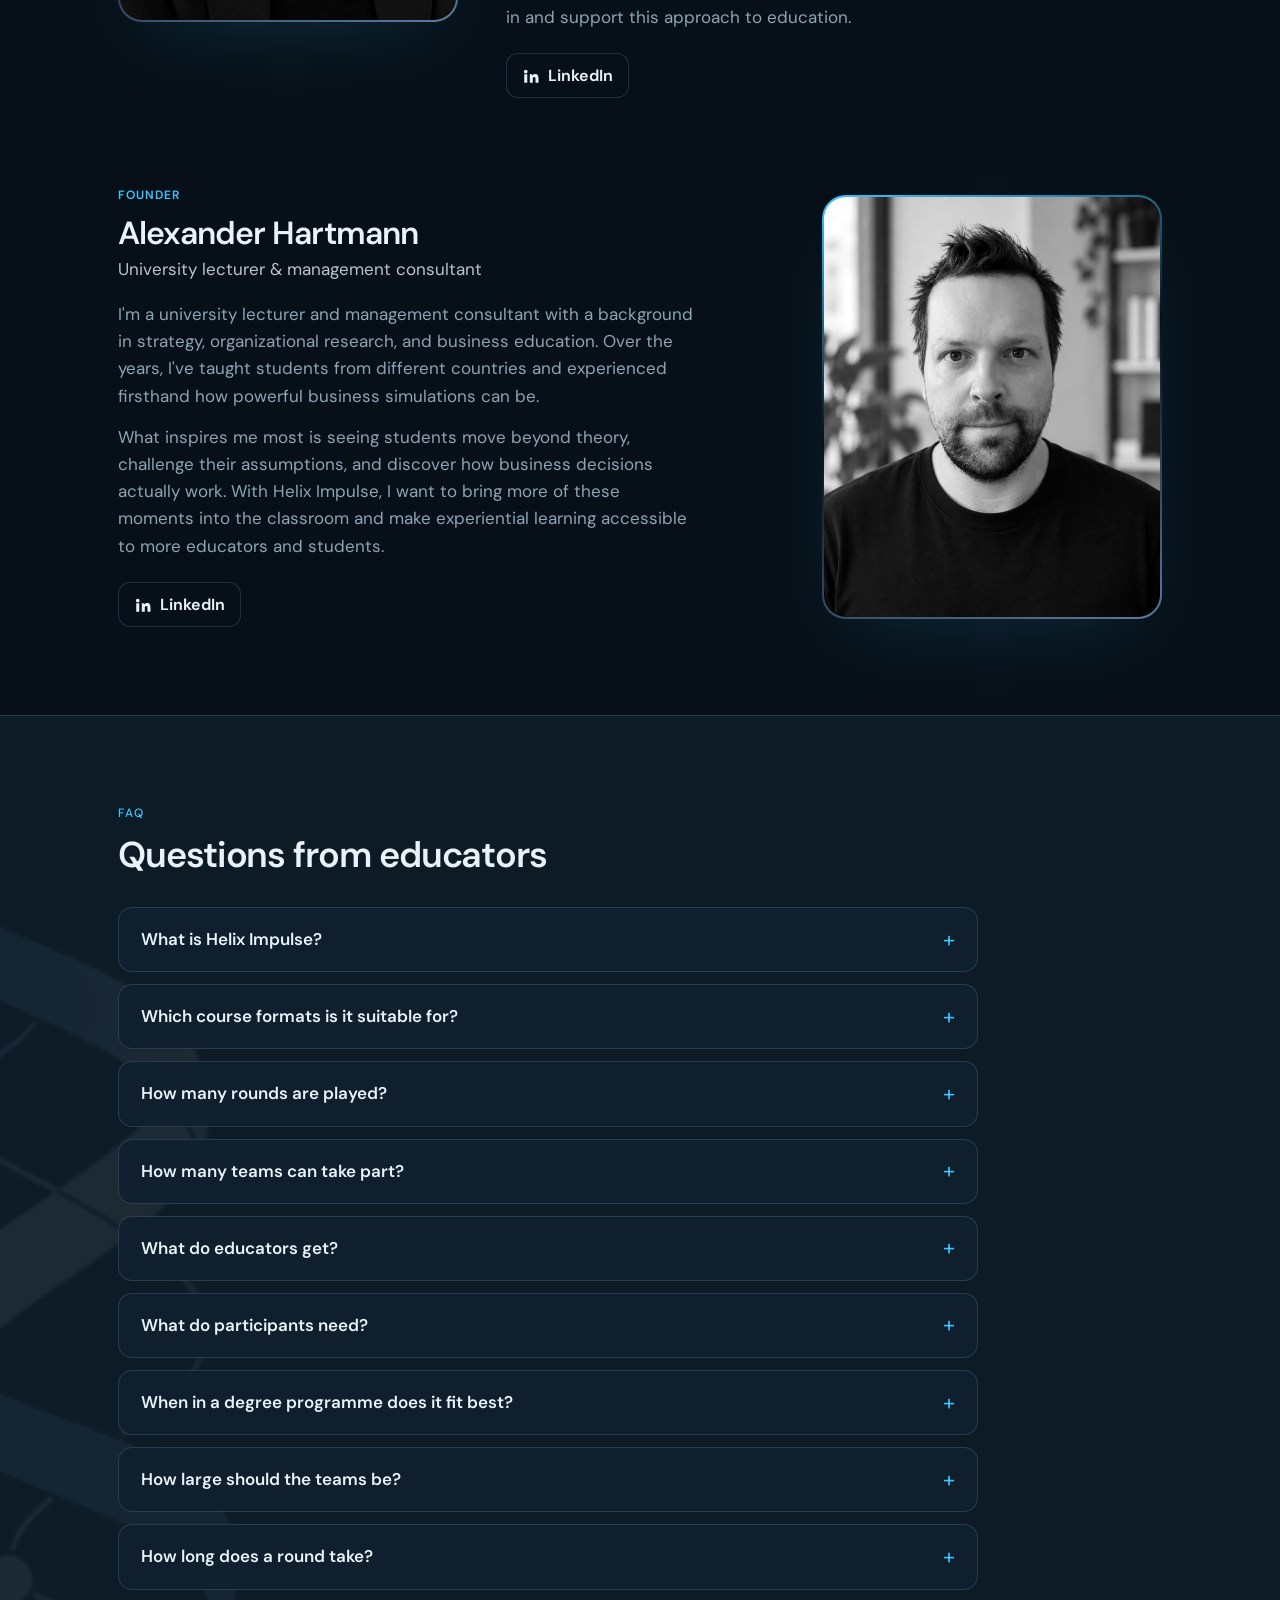
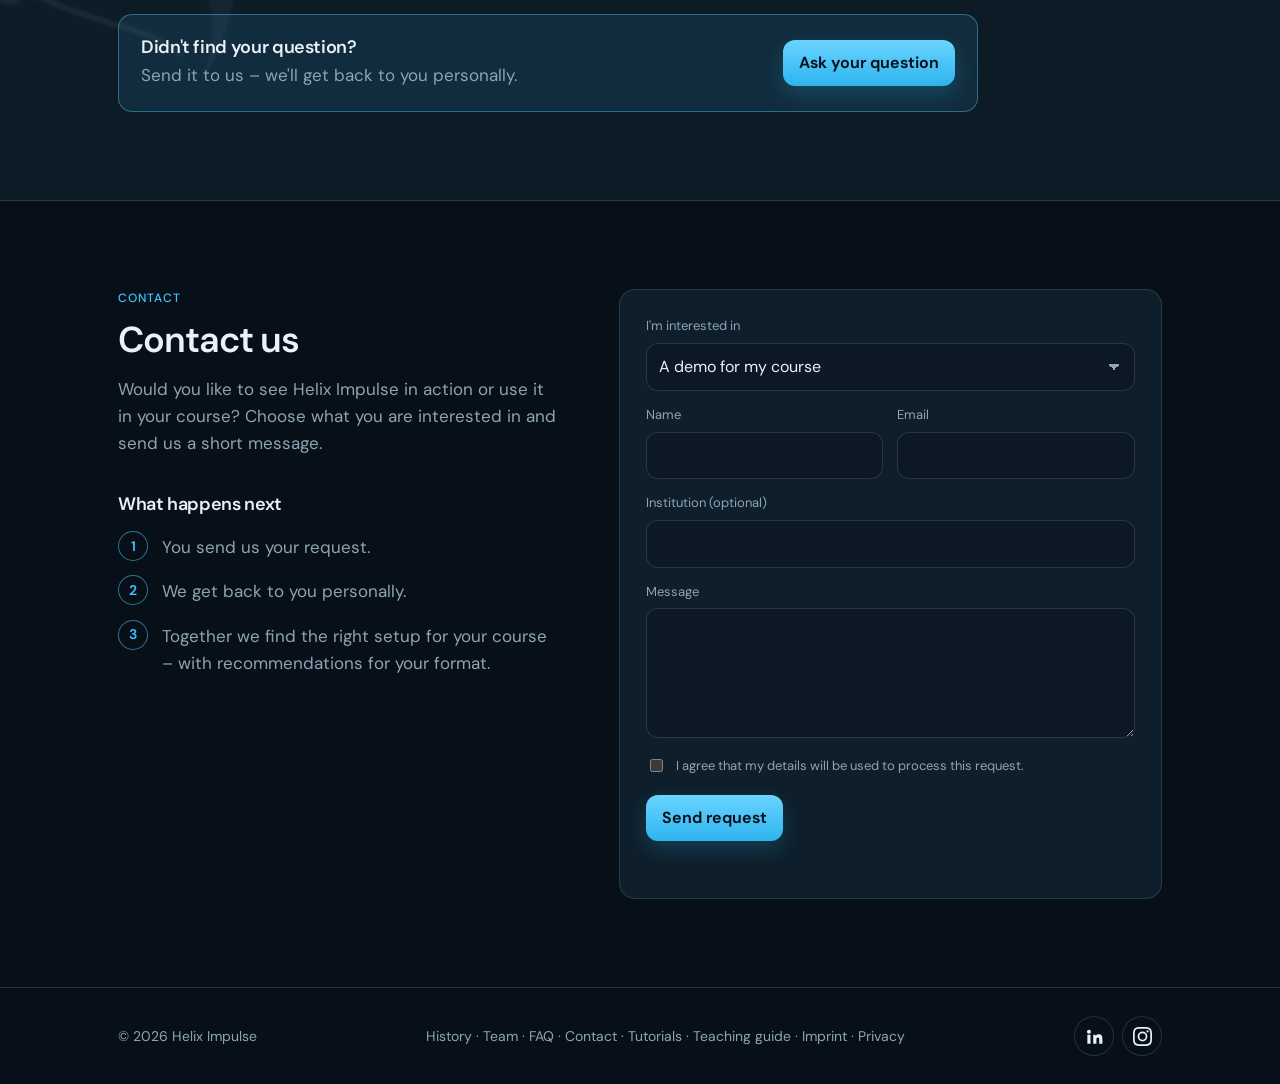
==== commit 14746161: "Tutorial covers with topic titles; hero button links to the teaching guide Co-Authored-By: Claude Op" ====
--- a/index.html
+++ b/index.html
@@ -531,7 +531,7 @@
       <p class="lead" data-i18n="hero.lead">A team-based marketing and strategy simulation for universities and business schools – built by educators, for educators.</p>
       <div class="hero-actions">
         <a class="btn cta" href="#contact" data-i18n="hero.cta">Contact us</a>
-        <a class="btn cta ghost" href="#team" data-i18n="hero.cta2">Meet the team</a>
+        <a class="btn cta ghost" href="teaching-guide.html" data-i18n="hero.cta2">Teaching guide</a>
       </div>
       <a class="team-strip" href="#team">
         <span class="faces" aria-hidden="true">
@@ -774,7 +774,7 @@
       'hero.title': 'Strategie lernt man, indem man entscheidet.',
       'hero.lead': 'Eine teambasierte Marketing- und Strategiesimulation für Hochschulen und Business Schools – von Lehrenden für Lehrende.',
       'hero.secondary': 'Mehr erfahren',
-      'hero.cta': 'Kontakt aufnehmen', 'hero.cta2': 'Das Team kennenlernen',
+      'hero.cta': 'Kontakt aufnehmen', 'hero.cta2': 'Zum Leitfaden',
       'hero.strip': '<strong>Über 20 Jahre</strong> Erfahrung mit Unternehmenssimulationen · Zum Team',
       'ab.tag': 'Über uns', 'ab.title': 'Unternehmensstrategie und Marketing zum Erleben',
       'ab.p1': 'Helix Impulse ist eine Unternehmenssimulation für Hochschulen, Business Schools und berufliche Weiterbildung. Sie macht Unternehmensstrategie und Marketing durch wettbewerbsorientierte Entscheidungen im Team erlebbar.',
